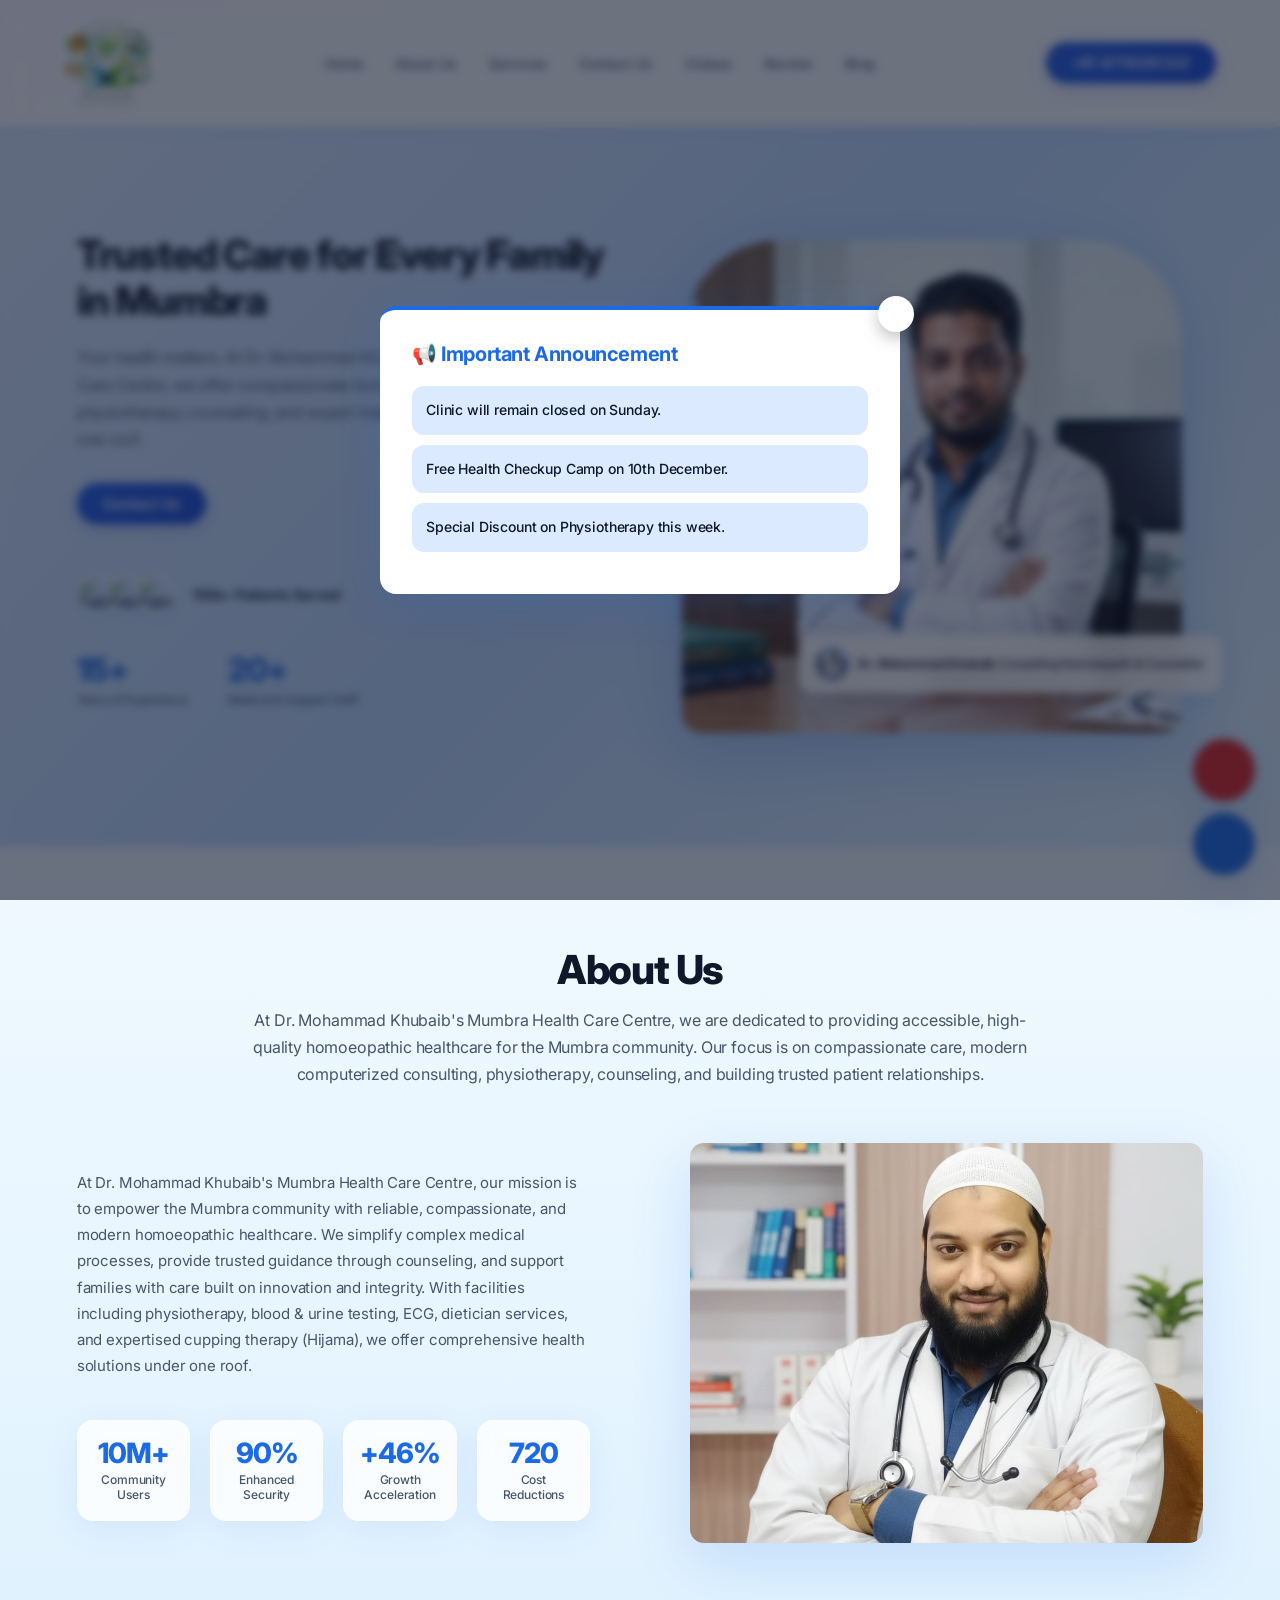
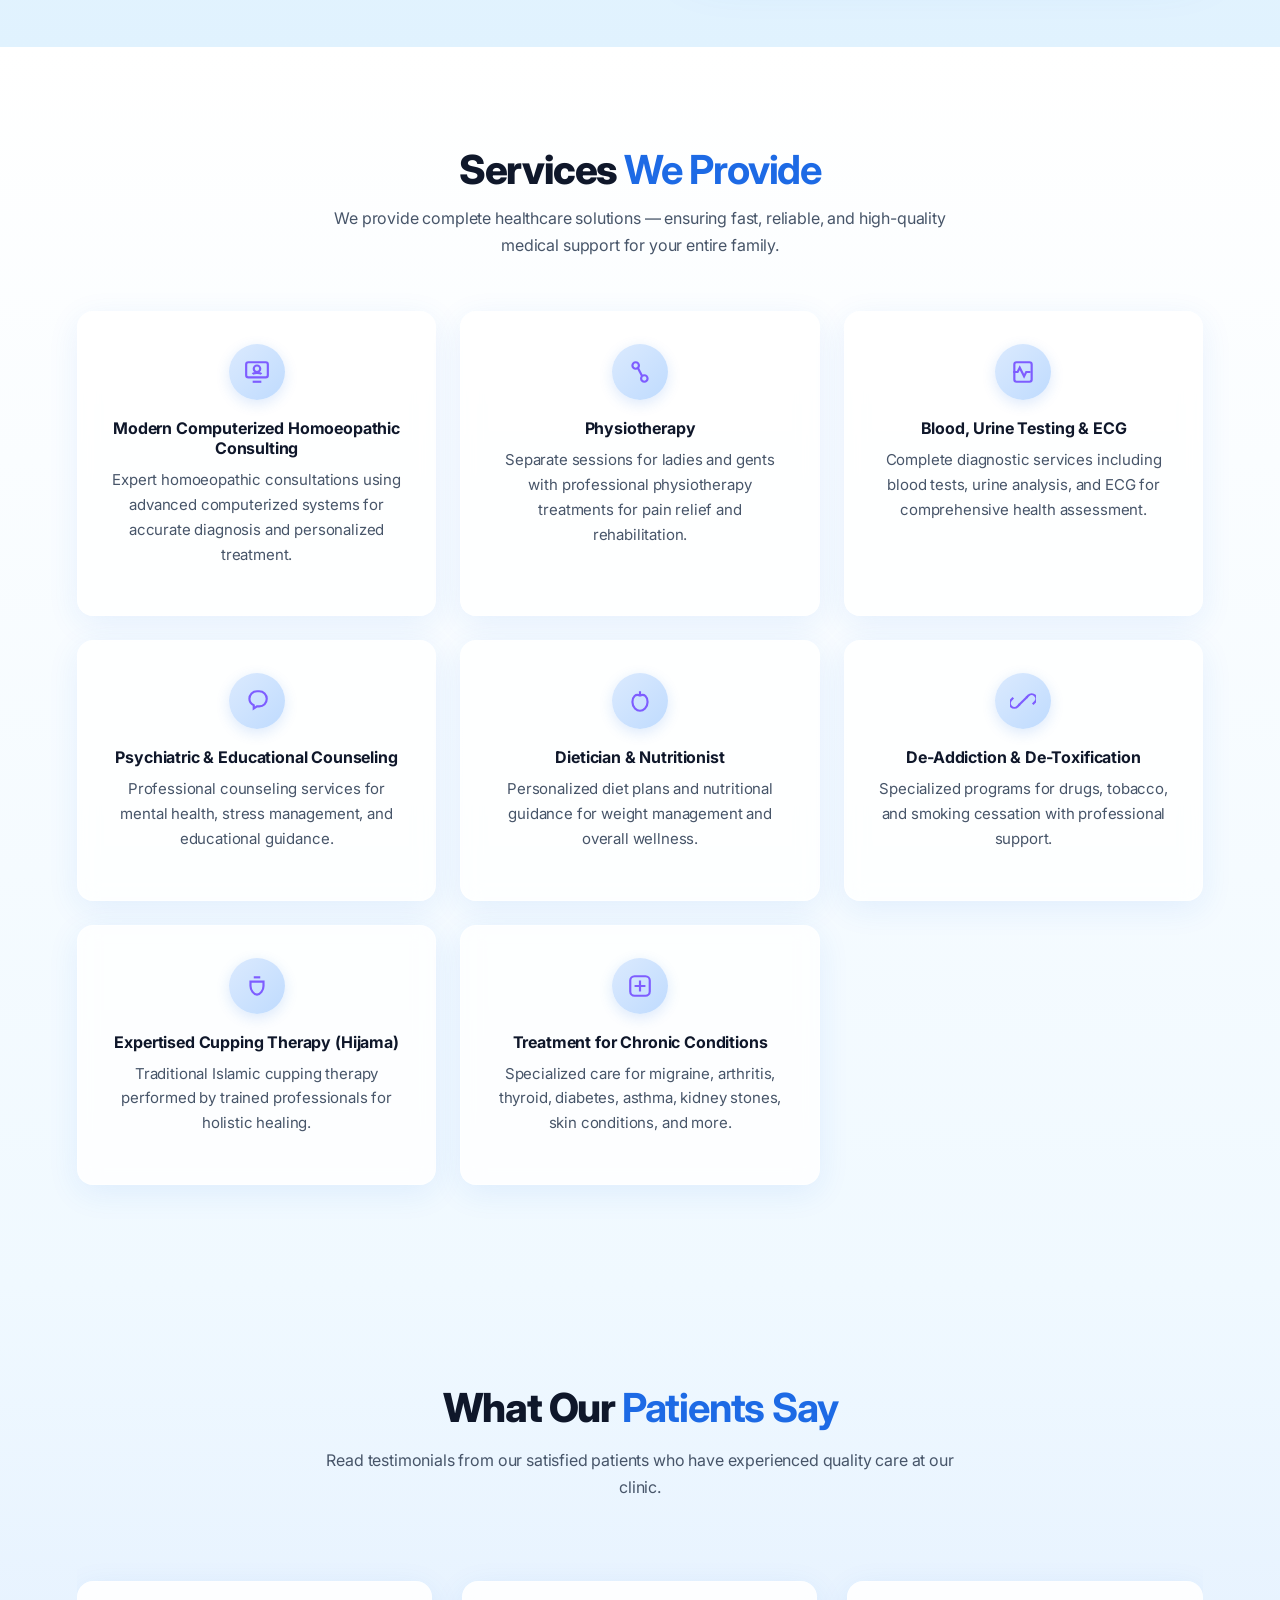
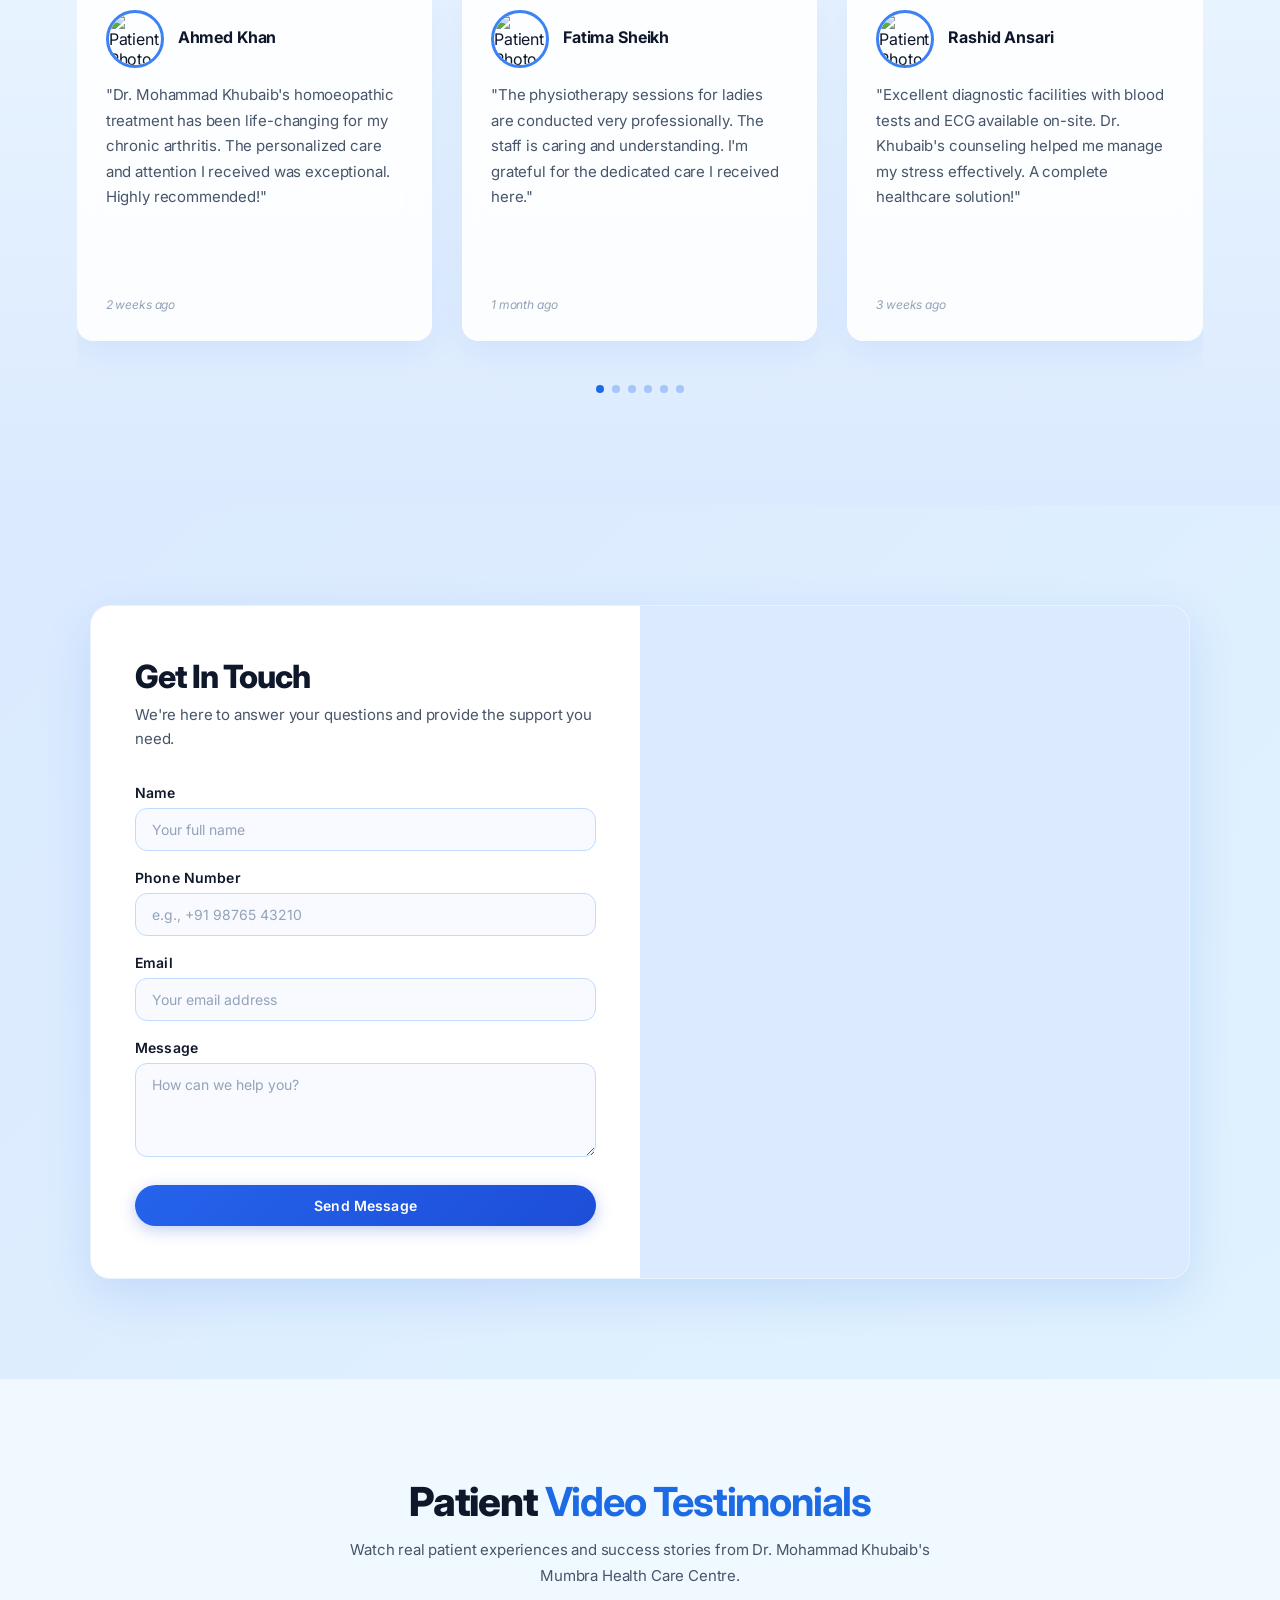
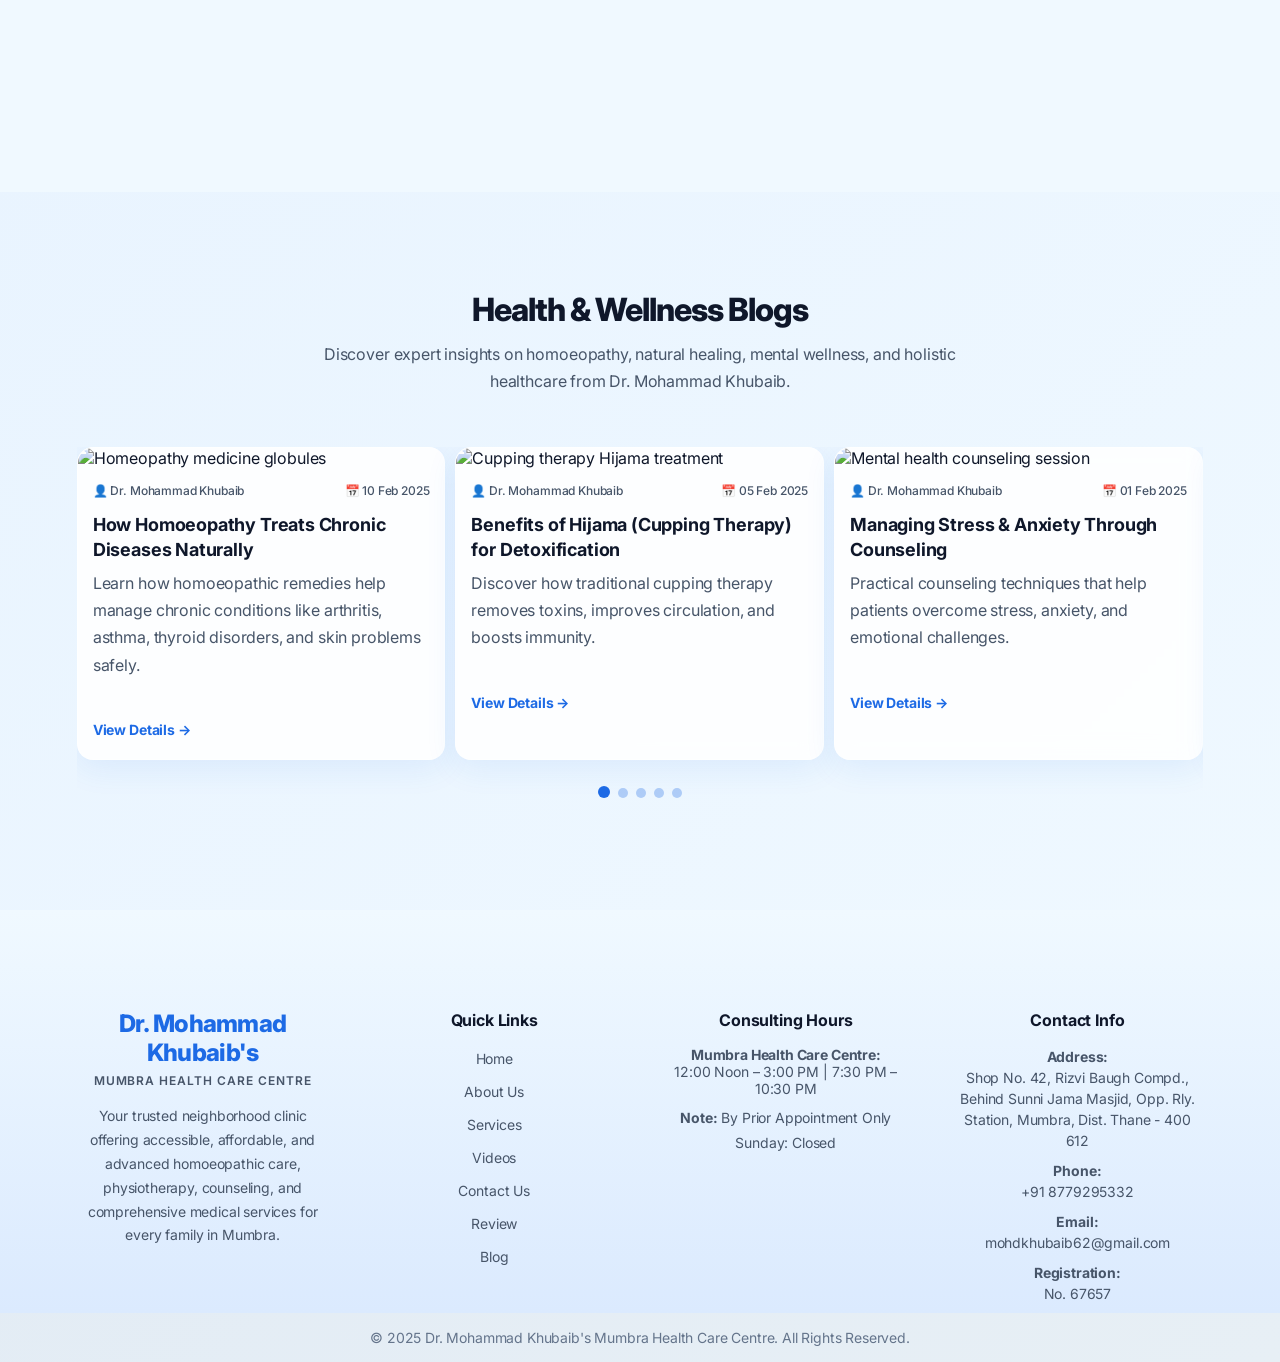
==== index.html @ a118e698 "fix" ====
<!doctype html>
<html lang="en">
  <head>
    <meta charset="UTF-8" />
    <meta name="viewport" content="width=device-width, initial-scale=1.0" />
    <title>Dr. Mohammad Khubaib's Mumbra Health Care Centre</title>

    <!-- Fonts & Icons -->
    <link
      href="https://fonts.googleapis.com/css2?family=Poppins:wght@300;400;500;600;700&display=swap"
      rel="stylesheet"
    />
    <link
      href="https://cdn.jsdelivr.net/npm/remixicon@3.5.0/fonts/remixicon.css"
      rel="stylesheet"
    />

    <link
      href="https://fonts.googleapis.com/css2?family=Inter:wght@300;400;500;600;700&display=swap"
      rel="stylesheet"
    />

    <!-- Swiper -->
    <link
      rel="stylesheet"
      href="https://cdn.jsdelivr.net/npm/swiper@11/swiper-bundle.min.css"
    />

    <!-- Stylesheet -->
    <link rel="stylesheet" href="style.css" />
  </head>

  <body>
    <!-- =========================================================
         HEADER / NAVIGATION
    ========================================================= -->
    <header>
      <nav aria-label="Main Navigation">
        <!-- Logo -->
        <!-- <div class="logo">
          Dr. Mohammad Khubaib's
          <span>Mumbra Health Care Centre</span>
        </div> -->

        <!-- Logo -->
        <div class="logo">
          <img
            src="./l.png"
            alt="Mumbra Health Care Logo"
            class="logo-image"
            style="width: 90px"
          />
        </div>

        <!-- Navigation Links -->
        <ul class="nav-links" role="menubar">
          <li><a role="menuitem" href="#hero">Home</a></li>
          <li><a role="menuitem" href="#about">About Us</a></li>
          <li><a role="menuitem" href="#services">Services</a></li>
          <li><a role="menuitem" href="#contact">Contact Us</a></li>
          <li><a role="menuitem" href="#video-reviews">Videos</a></li>
          <li><a role="menuitem" href="#review">Review</a></li>
          <li><a role="menuitem" href="#blog">Blog</a></li>
        </ul>

        <!-- Header Actions -->
        <div class="nav-actions">
          <a href="tel:+918779295332" class="btn btn-dark">+91 8779295332</a>

          <!-- Mobile Toggle -->
          <button class="hamburger" aria-label="Toggle Menu">
            <i class="ri-menu-3-line" aria-hidden="true"></i>
          </button>
        </div>
      </nav>
    </header>

    <!-- =========================================================
         MAIN CONTENT
    ========================================================= -->
    <main>
      <!-- ========================= HERO SECTION ========================= -->
      <section class="hero" id="hero">
        <div class="hero-content">
          <h1>Trusted Care for Every Family in Mumbra</h1>

          <p>
            Your health matters. At Dr. Mohammad Khubaib's Mumbra Health Care
            Centre, we offer compassionate homoeopathic treatment,
            physiotherapy, counseling, and expert medical guidance — all under
            one roof.
          </p>

          <div class="cta-group">
            <a href="#contact" class="btn btn-dark">Contact Us</a>
          </div>

          <!-- Stats -->
          <div class="stats-container">
            <div class="patient-avatars">
              <img src="https://i.pravatar.cc/100?img=1" alt="Patient Photo" />
              <img src="https://i.pravatar.cc/100?img=5" alt="Patient Photo" />
              <img src="https://i.pravatar.cc/100?img=9" alt="Patient Photo" />
              <span>150k+ Patients Served</span>
            </div>

            <div class="stats-numbers">
              <div class="stat">
                <h3>15+</h3>
                <p>Years of Experience</p>
              </div>

              <div class="stat">
                <h3>20+</h3>
                <p>Medical & Support Staff</p>
              </div>
            </div>
          </div>
        </div>

        <!-- ========================= HERO IMAGE ========================= -->
        <div class="hero-image">
          <div class="image-wrapper">
            <img
              src="./WhatsApp Image 2025-12-07 at 2.23.47 PM.jpeg"
              alt="Dr. Mohammad Khubaib at Clinic Desk"
            />

            <!-- Floating Badge: Top -->
            <div class="floating-badge badge-top">
              <div class="badge-content">
                <strong>200+</strong>
                <span>Successful Treatments</span>
              </div>
            </div>

            <!-- Floating Badge: Bottom -->
            <div class="floating-badge badge-bottom">
              <img
                src="./WhatsApp Image 2025-12-07 at 2.23.47 PM.jpeg"
                alt="Doctor Avatar"
              />

              <div class="doctor-info">
                <strong>Dr. Mohammad Khubaib</strong>
                <span>Consulting Homoeopath & Counsellor</span>
              </div>
            </div>
          </div>
        </div>
      </section>

      <!-- ========================= About SECTION ========================= -->
      <section id="about" class="about-section">
        <div class="about-header">
          <h2>About Us</h2>
          <p>
            At Dr. Mohammad Khubaib's Mumbra Health Care Centre, we are
            dedicated to providing accessible, high-quality homoeopathic
            healthcare for the Mumbra community. Our focus is on compassionate
            care, modern computerized consulting, physiotherapy, counseling, and
            building trusted patient relationships.
          </p>
        </div>

        <div class="about-grid">
          <!-- Right: Tabs + Content -->
          <div class="about-content">
            <!-- Mission Content -->
            <div class="about-tab-content active" id="mission">
              <p>
                At Dr. Mohammad Khubaib's Mumbra Health Care Centre, our mission
                is to empower the Mumbra community with reliable, compassionate,
                and modern homoeopathic healthcare. We simplify complex medical
                processes, provide trusted guidance through counseling, and
                support families with care built on innovation and integrity.
                With facilities including physiotherapy, blood & urine testing,
                ECG, dietician services, and expertised cupping therapy
                (Hijama), we offer comprehensive health solutions under one
                roof.
              </p>
            </div>

            <!-- Vision Content -->
            <div class="about-tab-content" id="vision">
              <p>
                Our vision is to be Mumbra's most trusted healthcare partner —
                known for exceptional service, patient-centered solutions, and
                empowering healthier lives across the community.
              </p>
            </div>

            <!-- Story Content -->
            <div class="about-tab-content" id="story">
              <p>
                What started as a small local practice quickly grew into a
                respected community clinic — driven by dedication, patient
                trust, and a commitment to delivering advanced healthcare close
                to home.
              </p>
            </div>

            <!-- Stats -->
            <div class="about-stats">
              <div class="stat-box">
                <h3>10M+</h3>
                <p>Community Users</p>
              </div>

              <div class="stat-box">
                <h3>90%</h3>
                <p>Enhanced Security</p>
              </div>

              <div class="stat-box">
                <h3>+46%</h3>
                <p>Growth Acceleration</p>
              </div>

              <div class="stat-box">
                <h3>720</h3>
                <p>Cost Reductions</p>
              </div>
            </div>
          </div>

          <!-- Left: Image -->
          <div class="about-image-wrapper">
            <img
              src="./image1.jpeg"
              alt="Medical professionals collaborating"
              class="about-image"
            />
          </div>
        </div>
      </section>

      <!-- ========================= SERVICES SECTION ========================= -->
      <section class="medical-support-section" id="services">
        <div class="container">
          <div class="section-header">
            <h1>Services <strong>We Provide</strong></h1>
            <p>
              We provide complete healthcare solutions — ensuring fast,
              reliable, and high-quality medical support for your entire family.
            </p>
          </div>

          <div class="services-grid">
            <!-- Service 1 -->
            <div class="service-card">
              <div class="icon-wrapper">
                <!-- Computerized Homeopathic Consulting -->
                <svg viewBox="0 0 24 24" fill="none">
                  <rect
                    x="2"
                    y="3"
                    width="20"
                    height="14"
                    rx="2"
                    stroke="#7E5DFF"
                    stroke-width="2"
                  />
                  <circle
                    cx="12"
                    cy="9"
                    r="3"
                    stroke="#7E5DFF"
                    stroke-width="2"
                  />
                  <path
                    d="M8 14c1-1.5 7-1.5 8 0"
                    stroke="#7E5DFF"
                    stroke-width="2"
                  />
                  <path d="M8 21h8" stroke="#7E5DFF" stroke-width="2" />
                </svg>
              </div>
              <h3>Modern Computerized Homoeopathic Consulting</h3>
              <p>
                Expert homoeopathic consultations using advanced computerized
                systems for accurate diagnosis and personalized treatment.
              </p>
            </div>

            <!-- Service 2 -->
            <div class="service-card">
              <div class="icon-wrapper">
                <!-- Physiotherapy -->
                <svg viewBox="0 0 24 24" fill="none">
                  <circle
                    cx="8"
                    cy="6"
                    r="3"
                    stroke="#7E5DFF"
                    stroke-width="2"
                  />
                  <circle
                    cx="16"
                    cy="18"
                    r="3"
                    stroke="#7E5DFF"
                    stroke-width="2"
                  />
                  <path d="M10 8l4 8" stroke="#7E5DFF" stroke-width="2" />
                </svg>
              </div>
              <h3>Physiotherapy</h3>
              <p>
                Separate sessions for ladies and gents with professional
                physiotherapy treatments for pain relief and rehabilitation.
              </p>
            </div>

            <!-- Service 3 -->
            <div class="service-card">
              <div class="icon-wrapper">
                <!-- Diagnostics -->
                <svg viewBox="0 0 24 24" fill="none">
                  <rect
                    x="4"
                    y="3"
                    width="16"
                    height="18"
                    rx="2"
                    stroke="#7E5DFF"
                    stroke-width="2"
                  />
                  <path
                    d="M3 12h4l2-4 4 8 2-4h4"
                    stroke="#7E5DFF"
                    stroke-width="2"
                  />
                </svg>
              </div>
              <h3>Blood, Urine Testing & ECG</h3>
              <p>
                Complete diagnostic services including blood tests, urine
                analysis, and ECG for comprehensive health assessment.
              </p>
            </div>

            <!-- Service 4 -->
            <div class="service-card">
              <div class="icon-wrapper">
                <!-- Counseling -->
                <svg viewBox="0 0 24 24" fill="none">
                  <path
                    d="M12 3c-4 0-7 3-7 7 0 3 2 5 4 6v3l3-2h2c4 0 7-3 7-7s-3-7-7-7z"
                    stroke="#7E5DFF"
                    stroke-width="2"
                  />
                </svg>
              </div>
              <h3>Psychiatric & Educational Counseling</h3>
              <p>
                Professional counseling services for mental health, stress
                management, and educational guidance.
              </p>
            </div>

            <!-- Service 5 -->
            <div class="service-card">
              <div class="icon-wrapper">
                <!-- Dietician -->
                <svg viewBox="0 0 24 24" fill="none">
                  <path
                    d="M12 7c-4-2-7 1-7 6 0 5 4 8 7 8s7-3 7-8c0-5-3-8-7-6z"
                    stroke="#7E5DFF"
                    stroke-width="2"
                  />
                  <path d="M12 7V3" stroke="#7E5DFF" stroke-width="2" />
                </svg>
              </div>
              <h3>Dietician & Nutritionist</h3>
              <p>
                Personalized diet plans and nutritional guidance for weight
                management and overall wellness.
              </p>
            </div>

            <!-- Service 6 -->
            <div class="service-card">
              <div class="icon-wrapper">
                <!-- De-addiction -->
                <svg viewBox="0 0 24 24" fill="none">
                  <path
                    d="M9 15l-2 2a4 4 0 0 1-6-6l2-2"
                    stroke="#7E5DFF"
                    stroke-width="2"
                  />
                  <path
                    d="M15 9l2-2a4 4 0 0 1 6 6l-2 2"
                    stroke="#7E5DFF"
                    stroke-width="2"
                  />
                  <path d="M8 16l8-8" stroke="#7E5DFF" stroke-width="2" />
                </svg>
              </div>
              <h3>De-Addiction & De-Toxification</h3>
              <p>
                Specialized programs for drugs, tobacco, and smoking cessation
                with professional support.
              </p>
            </div>

            <!-- Service 7 -->
            <div class="service-card">
              <div class="icon-wrapper">
                <!-- Hijama -->
                <svg viewBox="0 0 24 24" fill="none">
                  <path
                    d="M6 8h12v4c0 4-3 8-6 8s-6-4-6-8V8z"
                    stroke="#7E5DFF"
                    stroke-width="2"
                  />
                  <path d="M9 4h6" stroke="#7E5DFF" stroke-width="2" />
                </svg>
              </div>
              <h3>Expertised Cupping Therapy (Hijama)</h3>
              <p>
                Traditional Islamic cupping therapy performed by trained
                professionals for holistic healing.
              </p>
            </div>

            <!-- Service 8 -->
            <div class="service-card">
              <div class="icon-wrapper">
                <!-- Chronic Treatment -->
                <svg viewBox="0 0 24 24" fill="none">
                  <rect
                    x="3"
                    y="3"
                    width="18"
                    height="18"
                    rx="4"
                    stroke="#7E5DFF"
                    stroke-width="2"
                  />
                  <path
                    d="M12 7v10M7 12h10"
                    stroke="#7E5DFF"
                    stroke-width="2"
                  />
                </svg>
              </div>
              <h3>Treatment for Chronic Conditions</h3>
              <p>
                Specialized care for migraine, arthritis, thyroid, diabetes,
                asthma, kidney stones, skin conditions, and more.
              </p>
            </div>
          </div>
        </div>
      </section>

      <!-- ====================== REVIEW SECTION ====================== -->
      <section id="review" class="review-section">
        <div class="section-header">
          <h1>What Our <strong>Patients Say</strong></h1>
          <p>
            Read testimonials from our satisfied patients who have experienced
            quality care at our clinic.
          </p>
        </div>

        <div class="swiper reviewSwiper">
          <div class="swiper-wrapper">
            <!-- Review Item 1 -->
            <div class="swiper-slide">
              <article class="review-card">
                <div class="review-header">
                  <img
                    src="https://i.pravatar.cc/100?img=12"
                    alt="Patient Photo"
                    class="review-avatar"
                  />
                  <div class="review-info">
                    <h4>Ahmed Khan</h4>
                    <div class="rating">
                      <i class="ri-star-fill"></i>
                      <i class="ri-star-fill"></i>
                      <i class="ri-star-fill"></i>
                      <i class="ri-star-fill"></i>
                      <i class="ri-star-fill"></i>
                    </div>
                  </div>
                </div>
                <p class="review-text">
                  "Dr. Mohammad Khubaib's homoeopathic treatment has been
                  life-changing for my chronic arthritis. The personalized care
                  and attention I received was exceptional. Highly recommended!"
                </p>
                <span class="review-date">2 weeks ago</span>
              </article>
            </div>

            <!-- Review Item 2 -->
            <div class="swiper-slide">
              <article class="review-card">
                <div class="review-header">
                  <img
                    src="https://i.pravatar.cc/100?img=45"
                    alt="Patient Photo"
                    class="review-avatar"
                  />
                  <div class="review-info">
                    <h4>Fatima Sheikh</h4>
                    <div class="rating">
                      <i class="ri-star-fill"></i>
                      <i class="ri-star-fill"></i>
                      <i class="ri-star-fill"></i>
                      <i class="ri-star-fill"></i>
                      <i class="ri-star-fill"></i>
                    </div>
                  </div>
                </div>
                <p class="review-text">
                  "The physiotherapy sessions for ladies are conducted very
                  professionally. The staff is caring and understanding. I'm
                  grateful for the dedicated care I received here."
                </p>
                <span class="review-date">1 month ago</span>
              </article>
            </div>

            <!-- Review Item 3 -->
            <div class="swiper-slide">
              <article class="review-card">
                <div class="review-header">
                  <img
                    src="https://i.pravatar.cc/100?img=33"
                    alt="Patient Photo"
                    class="review-avatar"
                  />
                  <div class="review-info">
                    <h4>Rashid Ansari</h4>
                    <div class="rating">
                      <i class="ri-star-fill"></i>
                      <i class="ri-star-fill"></i>
                      <i class="ri-star-fill"></i>
                      <i class="ri-star-fill"></i>
                      <i class="ri-star-half-fill"></i>
                    </div>
                  </div>
                </div>
                <p class="review-text">
                  "Excellent diagnostic facilities with blood tests and ECG
                  available on-site. Dr. Khubaib's counseling helped me manage
                  my stress effectively. A complete healthcare solution!"
                </p>
                <span class="review-date">3 weeks ago</span>
              </article>
            </div>

            <!-- Review Item 4 -->
            <div class="swiper-slide">
              <article class="review-card">
                <div class="review-header">
                  <img
                    src="https://i.pravatar.cc/100?img=27"
                    alt="Patient Photo"
                    class="review-avatar"
                  />
                  <div class="review-info">
                    <h4>Zainab Qureshi</h4>
                    <div class="rating">
                      <i class="ri-star-fill"></i>
                      <i class="ri-star-fill"></i>
                      <i class="ri-star-fill"></i>
                      <i class="ri-star-fill"></i>
                      <i class="ri-star-fill"></i>
                    </div>
                  </div>
                </div>
                <p class="review-text">
                  "The cupping therapy (Hijama) was expertly done. Dr. Khubaib's
                  knowledge of both traditional and modern medicine makes this
                  clinic unique. Very satisfied with the treatment!"
                </p>
                <span class="review-date">2 months ago</span>
              </article>
            </div>

            <!-- Review Item 5 -->
            <div class="swiper-slide">
              <article class="review-card">
                <div class="review-header">
                  <img
                    src="https://i.pravatar.cc/100?img=68"
                    alt="Patient Photo"
                    class="review-avatar"
                  />
                  <div class="review-info">
                    <h4>Mohammad Siddiqui</h4>
                    <div class="rating">
                      <i class="ri-star-fill"></i>
                      <i class="ri-star-fill"></i>
                      <i class="ri-star-fill"></i>
                      <i class="ri-star-fill"></i>
                      <i class="ri-star-fill"></i>
                    </div>
                  </div>
                </div>
                <p class="review-text">
                  "The de-addiction program helped me quit smoking successfully.
                  The counseling sessions were very supportive. Thank you Dr.
                  Khubaib for giving me a new life!"
                </p>
                <span class="review-date">1 month ago</span>
              </article>
            </div>

            <!-- Review Item 6 -->
            <div class="swiper-slide">
              <article class="review-card">
                <div class="review-header">
                  <img
                    src="https://i.pravatar.cc/100?img=41"
                    alt="Patient Photo"
                    class="review-avatar"
                  />
                  <div class="review-info">
                    <h4>Ayesha Patel</h4>
                    <div class="rating">
                      <i class="ri-star-fill"></i>
                      <i class="ri-star-fill"></i>
                      <i class="ri-star-fill"></i>
                      <i class="ri-star-fill"></i>
                      <i class="ri-star-fill"></i>
                    </div>
                  </div>
                </div>
                <p class="review-text">
                  "The dietician helped me lose 15 kg with a personalized diet
                  plan. The entire team is supportive and professional. Best
                  healthcare center in Mumbra!"
                </p>
                <span class="review-date">3 weeks ago</span>
              </article>
            </div>
          </div>

          <!-- Pagination Dots -->
          <div class="swiper-pagination"></div>
        </div>
      </section>

      <!-- ========================= Contact SECTION ========================= -->
      <section class="contact-section" id="contact">
        <div class="contact-container">
          <!-- Contact Form -->
          <div class="contact-form">
            <h2 class="contact-title">Get In Touch</h2>
            <p class="contact-subtitle">
              We're here to answer your questions and provide the support you
              need.
            </p>

            <form id="contactForm" class="form">
              <div class="form-group">
                <label for="contact-name">Name</label>
                <input
                  type="text"
                  id="contact-name"
                  name="name"
                  placeholder="Your full name"
                  required
                />
              </div>

              <div class="form-group">
                <label for="contact-phone">Phone Number</label>
                <input
                  type="tel"
                  id="contact-phone"
                  name="phone"
                  placeholder="e.g., +91 98765 43210"
                  required
                />
              </div>

              <div class="form-group">
                <label for="contact-email">Email</label>
                <input
                  type="email"
                  id="contact-email"
                  name="email"
                  placeholder="Your email address"
                  required
                />
              </div>

              <div class="form-group">
                <label for="contact-message">Message</label>
                <textarea
                  id="contact-message"
                  name="message"
                  rows="4"
                  placeholder="How can we help you?"
                  required
                ></textarea>
              </div>

              <button type="submit" class="btn btn-dark btn-block">
                Send Message
              </button>
            </form>
          </div>

          <!-- Google Maps Side -->
          <div class="contact-map">
            <iframe
              src="https://www.google.com/maps/embed?pb=!1m18!1m12!1m3!1d3768.1269801844032!2d73.01963487438472!3d19.18965544839637!2m3!1f0!2f0!3f0!3m2!1i1024!2i768!4f13.1!3m3!1m2!1s0x3be7bffd038c0015%3A0x36ebee1129d687ac!2sMumbra%20Health%20Care%20Center!5e0!3m2!1sen!2sin!4v1766223325137!5m2!1sen!2sin"
              class="map-frame"
              allowfullscreen=""
              loading="lazy"
              referrerpolicy="no-referrer-when-downgrade"
              title="Clinic Location on Google Maps"
            ></iframe>
          </div>
        </div>
      </section>

      <!-- ====================== VIDEO REVIEWS SECTION ====================== -->
      <section id="video-reviews" class="video-review-section">
        <div class="container">
          <div class="section-header">
            <h1>Patient <strong>Video Testimonials</strong></h1>
            <p>
              Watch real patient experiences and success stories from Dr.
              Mohammad Khubaib's Mumbra Health Care Centre.
            </p>
          </div>

          <div class="swiper videoReviewSwiper">
            <div class="swiper-wrapper" id="videoReviewWrapper">
              <!-- Videos will load here dynamically -->
            </div>

            <div class="swiper-pagination"></div>
          </div>
        </div>
      </section>

      <!-- ================= VIDEO MODAL ================= -->
      <div class="video-modal" id="videoModal">
        <div class="video-overlay"></div>

        <div class="video-modal-content">
          <button class="video-close">
            <i class="ri-close-circle-line"></i>
          </button>

          <iframe
            id="videoFrame"
            width="100%"
            height="400"
            src=""
            frameborder="0"
            allowfullscreen
          >
          </iframe>

          <h2 id="videoTitle"></h2>
          <p id="videoDescription"></p>
        </div>
      </div>

      <!-- ====================== BLOG SECTION ====================== -->
      <section id="blog" class="blog-section">
        <div class="section-header">
          <h1>Health & Wellness Blogs</h1>
          <p>
            Discover expert insights on homoeopathy, natural healing, mental
            wellness, and holistic healthcare from Dr. Mohammad Khubaib.
          </p>
        </div>

        <div class="swiper blogSwiper">
          <div class="swiper-wrapper">
            <!-- Blog 1 -->
            <div class="swiper-slide">
              <article class="blog-card">
                <img
                  src="https://images.unsplash.com/photo-1587854692152-cbe660dbde88?q=80&w=1200&auto=format&fit=crop"
                  alt="Homeopathy medicine globules"
                />

                <div class="meta">
                  <span>👤 Dr. Mohammad Khubaib</span>
                  <span>📅 10 Feb 2025</span>
                </div>

                <h3 class="blog-title">
                  How Homoeopathy Treats Chronic Diseases Naturally
                </h3>

                <p class="blog-desc">
                  Learn how homoeopathic remedies help manage chronic conditions
                  like arthritis, asthma, thyroid disorders, and skin problems
                  safely.
                </p>

                <a class="details-link">View Details →</a>
              </article>
            </div>

            <!-- Blog 2 -->
            <div class="swiper-slide">
              <article class="blog-card">
                <img
                  src="https://images.unsplash.com/photo-1600334129128-685c5582fd35?q=80&w=1200&auto=format&fit=crop"
                  alt="Cupping therapy Hijama treatment"
                />

                <div class="meta">
                  <span>👤 Dr. Mohammad Khubaib</span>
                  <span>📅 05 Feb 2025</span>
                </div>

                <h3 class="blog-title">
                  Benefits of Hijama (Cupping Therapy) for Detoxification
                </h3>

                <p class="blog-desc">
                  Discover how traditional cupping therapy removes toxins,
                  improves circulation, and boosts immunity.
                </p>

                <a class="details-link">View Details →</a>
              </article>
            </div>

            <!-- Blog 3 -->
            <div class="swiper-slide">
              <article class="blog-card">
                <img
                  src="https://images.unsplash.com/photo-1573497491208-6b1acb260507?q=80&w=1200&auto=format&fit=crop"
                  alt="Mental health counseling session"
                />

                <div class="meta">
                  <span>👤 Dr. Mohammad Khubaib</span>
                  <span>📅 01 Feb 2025</span>
                </div>

                <h3 class="blog-title">
                  Managing Stress & Anxiety Through Counseling
                </h3>

                <p class="blog-desc">
                  Practical counseling techniques that help patients overcome
                  stress, anxiety, and emotional challenges.
                </p>

                <a class="details-link">View Details →</a>
              </article>
            </div>

            <!-- Blog 4 -->
            <div class="swiper-slide">
              <article class="blog-card">
                <img
                  src="https://images.unsplash.com/photo-1490645935967-10de6ba17061?q=80&w=1200&auto=format&fit=crop"
                  alt="Healthy diet and nutrition"
                />

                <div class="meta">
                  <span>👤 Dr. Mohammad Khubaib</span>
                  <span>📅 28 Jan 2025</span>
                </div>

                <h3 class="blog-title">
                  Importance of Diet & Nutrition in Holistic Healing
                </h3>

                <p class="blog-desc">
                  A balanced diet plays a vital role in recovery and prevention.
                  Learn how nutrition supports long-term wellness.
                </p>

                <a class="details-link">View Details →</a>
              </article>
            </div>

            <!-- Blog 5 -->
            <div class="swiper-slide">
              <article class="blog-card">
                <img
                  src="https://images.unsplash.com/photo-1588776814546-1ffcf47267a5?q=80&w=1200&auto=format&fit=crop"
                  alt="Physiotherapy treatment session"
                />

                <div class="meta">
                  <span>👤 Dr. Mohammad Khubaib</span>
                  <span>📅 20 Jan 2025</span>
                </div>

                <h3 class="blog-title">
                  Physiotherapy for Pain Relief & Rehabilitation
                </h3>

                <p class="blog-desc">
                  Professional physiotherapy sessions help treat back pain,
                  joint stiffness, injuries, and mobility issues.
                </p>

                <a class="details-link">View Details →</a>
              </article>
            </div>
          </div>

          <div class="swiper-pagination"></div>
        </div>
      </section>

      <!-- ====================== BLOG MODAL ====================== -->
      <div class="blog-modal" id="blogModal">
        <div class="modal-overlay"></div>

        <div class="modal-content">
          <button class="modal-close">
            <i class="ri-close-circle-line"></i>
          </button>

          <img id="modalImage" src="" alt="Blog Image" />

          <div class="modal-meta">
            <span id="modalAuthor"></span>
            <span id="modalDate"></span>
          </div>

          <h2 id="modalTitle"></h2>

          <p id="modalDescription"></p>

          <div class="modal-body">
            <p>
              Regular checkups and professional guidance are key to maintaining
              good health. This section can contain full blog content. You can
              replace this text later with dynamic data from a backend, CMS, or
              API.Regular checkups and professional guidance are key to
              maintaining good health. This section can contain full blog
              content. You can replace this text later with dynamic data from a
              backend, CMS, or API.Regular checkups and professional guidance
              are key to maintaining good health. This section can contain full
              blog content. You can replace this text later with dynamic data
              from a backend, CMS, or API.Regular checkups and professional
              guidance are key to maintaining good health. This section can
              contain full blog content. You can replace this text later with
              dynamic data from a backend, CMS, or API.Regular checkups and
              professional guidance are key to maintaining good health. This
              section can contain full blog content. You can replace this text
              later with dynamic data from a backend, CMS, or API.
            </p>
          </div>
        </div>
      </div>
    </main>

    <!--  -->
    <!--  Footer Section-->
    <div>
      <footer class="main-footer">
        <div class="footer-container">
          <!-- Column 1 — Branding -->
          <div class="branding">
            <h2 class="footer-title">Dr. Mohammad Khubaib's</h2>
            <span class="footer-subtitle">MUMBRA HEALTH CARE CENTRE</span>
            <p>
              Your trusted neighborhood clinic offering accessible, affordable,
              and advanced homoeopathic care, physiotherapy, counseling, and
              comprehensive medical services for every family in Mumbra.
            </p>
          </div>

          <!-- Column 2 — Quick Links -->
          <div class="footer-column">
            <h3>Quick Links</h3>
            <ul>
              <li><a href="#hero">Home</a></li>
              <li><a href="#about">About Us</a></li>
              <li><a href="#services">Services</a></li>
              <li><a href="#video-reviews">Videos</a></li>
              <li><a href="#contact">Contact Us</a></li>
              <li><a href="#review">Review</a></li>
              <li><a href="#blog">Blog</a></li>
            </ul>
          </div>

          <!-- Column 3 — Hours -->
          <div class="footer-column">
            <h3>Consulting Hours</h3>
            <p
              style="
                margin-bottom: 12px;
                text-decoration: none;
                color: var(--secondary-text);
                font-size: var(--fs-sm);
                font-weight: 400;
                transition: var(--transition);
              "
            >
              <strong>Mumbra Health Care Centre:</strong><br />
              12:00 Noon – 3:00 PM | 7:30 PM – 10:30 PM
            </p>
            <p
              style="
                margin-bottom: 8px;
                text-decoration: none;
                color: var(--secondary-text);
                font-size: var(--fs-sm);
                font-weight: 400;
                transition: var(--transition);
              "
            >
              <strong>Note:</strong> By Prior Appointment Only
            </p>
            <p
              style="
                text-decoration: none;
                color: var(--secondary-text);
                font-size: var(--fs-sm);
                font-weight: 400;
                transition: var(--transition);
              "
            >
              Sunday: Closed
            </p>
          </div>

          <!-- Column 4 — Contact -->
          <div class="footer-column">
            <h3>Contact Info</h3>
            <ul
              class="contact-info"
              style="
                text-decoration: none;
                color: var(--secondary-text);
                font-size: var(--fs-sm);
                font-weight: 400;
                transition: var(--transition);
              "
            >
              <li>
                <strong>Address:</strong><br />Shop No. 42, Rizvi Baugh Compd.,
                Behind Sunni Jama Masjid, Opp. Rly. Station, Mumbra, Dist. Thane
                - 400 612
              </li>
              <li><strong>Phone:</strong><br />+91 8779295332</li>
              <li><strong>Email:</strong><br />mohdkhubaib62@gmail.com</li>
              <li><strong>Registration:</strong><br />No. 67657</li>
            </ul>
          </div>
        </div>
      </footer>

      <!-- COPYRIGHT BAR -->
      <div class="footer-bottom">
        <p>
          © 2025 Dr. Mohammad Khubaib's Mumbra Health Care Centre. All Rights
          Reserved.
        </p>
      </div>
    </div>

    <!-- ================= ANNOUNCEMENT MODAL ================= -->
    <div class="announcement-modal" id="announcementModal">
      <div class="announcement-overlay"></div>

      <div class="announcement-content">
        <button class="announcement-close">
          <i class="ri-close-line"></i>
        </button>

        <h2>📢 Important Announcement</h2>

        <div class="announcement-list" id="announcementList">
          <!-- Dynamic announcements yaha load honge -->
        </div>
      </div>
    </div>

    <!-- PDF DOWNLOAD FLOAT BUTTON -->
    <a
      href="assets/clinic-announcement.pdf"
      download
      class="pdf-float-btn"
      title="Download Announcement PDF"
    >
      <i class="ri-file-pdf-line"></i>
    </a>

    <!-- ================= FLOATING ANNOUNCEMENT ICON ================= -->
    <div class="announcement-float" id="announcementFloat">
      <i class="ri-megaphone-line"></i>
    </div>

    <!-- ================= CHAT STYLE PANEL ================= -->
    <div class="announcement-chat" id="announcementChat">
      <div class="chat-header">
        <span>Clinic Announcements</span>
        <button id="chatClose">
          <i class="ri-close-line"></i>
        </button>
      </div>

      <div class="chat-body" id="chatBody">
        <!-- Same announcements here -->
      </div>
    </div>

    <!-- =========================================================
         SCRIPTS
    ========================================================= -->
    <script src="https://cdn.jsdelivr.net/npm/swiper@11/swiper-bundle.min.js"></script>
    <script src="script.js"></script>

    <script>
      // Initialize Review Swiper
      const reviewSwiper = new Swiper(".reviewSwiper", {
        slidesPerView: 1,
        spaceBetween: 30,
        loop: true,
        autoplay: {
          delay: 5000,
          disableOnInteraction: false,
        },
        pagination: {
          el: ".reviewSwiper .swiper-pagination",
          clickable: true,
        },
        navigation: {
          nextEl: ".reviewSwiper .swiper-button-next",
          prevEl: ".reviewSwiper .swiper-button-prev",
        },
        breakpoints: {
          640: {
            slidesPerView: 1,
            spaceBetween: 20,
          },
          768: {
            slidesPerView: 2,
            spaceBetween: 30,
          },
          1024: {
            slidesPerView: 3,
            spaceBetween: 30,
          },
        },
      });
    </script>
  </body>

  <div id="toast" class="toast"></div>
</html>
---- style.css ----
/* ==========================================================================
   GOOGLE FONTS IMPORT - Inter (Enterprise Healthcare)
   ========================================================================== */
@import url("https://fonts.googleapis.com/css2?family=Inter:wght@300;400;500;600;700;800&display=swap");

/* ==========================================================================
   GLOBAL VARIABLES & RESET
   ========================================================================== */
:root {
  --primary-text: #0f172a;
  --secondary-text: #475569;
  --bg-color: #f0f9ff;
  --dark-btn: #1d4ed8;
  --white: #fff;
  --radius: 16px;

  --primary-blue: #1d6ae5;
  --light-blue: #3b82f6;
  --pale-blue: #dbeafe;
  --sky-blue: #e0f2fe;
  --glass-bg: rgba(255, 255, 255, 0.72);
  --glass-border: rgba(255, 255, 255, 0.22);

  --transition: 0.3s ease;
  --header-height: 80px;

  /* ── Consistent Section Spacing ── */
  --section-py: 100px; /* top & bottom padding for all sections */
  --section-px: 6%; /* left & right padding for all sections */
  --shadow-sm: 0 8px 32px rgba(29, 106, 229, 0.09);
  --shadow-md: 0 12px 40px rgba(29, 106, 229, 0.18);

  /* ── Responsive Typography Scale (fluid via clamp()) ──
     min = 320px screen → max = 1440px screen
  */
  --fs-xs: clamp(0.65rem, 0.6rem + 0.25vw, 0.75rem);
  --fs-sm: clamp(0.75rem, 0.7rem + 0.35vw, 0.875rem);
  --fs-base: clamp(0.8rem, 0.75rem + 0.4vw, 0.9375rem);
  --fs-md: clamp(0.875rem, 0.8rem + 0.45vw, 1rem);
  --fs-lg: clamp(0.95rem, 0.85rem + 0.6vw, 1.125rem);
  --fs-xl: clamp(1rem, 0.9rem + 0.7vw, 1.25rem);
  --fs-2xl: clamp(1.15rem, 1rem + 1vw, 1.5rem);
  --fs-3xl: clamp(1.4rem, 1.1rem + 1.6vw, 2rem);
  --fs-4xl: clamp(1.6rem, 1.2rem + 2.2vw, 2.5rem);
}

* {
  margin: 0;
  padding: 0;
  box-sizing: border-box;
  font-family: "Inter", sans-serif;
}

body {
  background: linear-gradient(135deg, #dbeafe 0%, #f0f9ff 100%);
  color: var(--primary-text);
  overflow-x: hidden;
  -webkit-font-smoothing: antialiased;
  -moz-osx-font-smoothing: grayscale;
  letter-spacing: -0.01em;
}

a {
  text-decoration: none;
  color: inherit;
}

ul {
  list-style: none;
}

html {
  scroll-behavior: smooth;
}

/* ── Global responsive section spacing ── */
@media (max-width: 1024px) {
  :root {
    --section-py: 80px;
    --section-px: 5%;
  }
}

@media (max-width: 768px) {
  :root {
    --section-py: 64px;
    --section-px: 5%;
  }
}

@media (max-width: 480px) {
  :root {
    --section-py: 52px;
    --section-px: 4%;
  }
}

section[id] {
  scroll-margin-top: var(--header-height);
}

/* ==========================================================================
   BUTTONS
   ========================================================================== */
.btn {
  padding: 12px 26px;
  border-radius: 30px;
  font-weight: 600;
  font-size: var(--fs-sm);
  letter-spacing: 0.01em;
  cursor: pointer;
  transition: var(--transition);
  display: inline-flex;
  align-items: center;
  gap: 8px;
  border: none;
}

.btn-dark {
  background: linear-gradient(135deg, #2563eb 0%, #1d4ed8 100%);
  color: var(--white);
  box-shadow: 0 4px 16px rgba(29, 78, 216, 0.28);
}

.btn-dark:hover {
  background: linear-gradient(135deg, #1d4ed8 0%, #1e40af 100%);
  transform: translateY(-2px);
  box-shadow: 0 8px 24px rgba(29, 78, 216, 0.36);
}

.btn-outline {
  background: transparent;
  border: 1.5px solid #93c5fd;
  color: var(--primary-text);
}

.btn-outline:hover {
  background: rgba(37, 99, 235, 0.07);
  border-color: var(--primary-blue);
}

/* ==========================================================================
   HEADER / NAVIGATION
   ========================================================================== */
header {
  position: sticky;
  top: 0;
  width: 100%;
  z-index: 100;
  padding: 20px 5%;
  background: rgba(255, 255, 255, 0.82);
  backdrop-filter: blur(14px);
  -webkit-backdrop-filter: blur(14px);
  box-shadow:
    0 1px 0 rgba(29, 106, 229, 0.08),
    0 4px 16px rgba(29, 106, 229, 0.06);
  border-bottom: 1px solid rgba(219, 234, 254, 0.6);
}

nav {
  display: flex;
  justify-content: space-between;
  align-items: center;
}

/* Logo */
.logo {
  font-size: var(--fs-2xl);
  font-weight: 800;
  line-height: 1;
  display: flex;
  flex-direction: column;
  color: var(--primary-blue);
  letter-spacing: -0.03em;
}

.logo span {
  font-size: var(--fs-xs);
  font-weight: 500;
  color: var(--secondary-text);
  letter-spacing: 0.04em;
  text-transform: uppercase;
}

/* Desktop Navigation */
.nav-links {
  display: flex;
  align-items: center;
  gap: 32px;
}

.nav-links a {
  font-size: var(--fs-sm);
  font-weight: 500;
  color: var(--secondary-text);
  transition: color var(--transition);
  position: relative;
  letter-spacing: 0;
}

.nav-links a:hover {
  color: var(--primary-blue);
}

.nav-links a::after {
  content: "";
  position: absolute;
  bottom: -5px;
  left: 0;
  width: 0;
  height: 2px;
  background: var(--primary-blue);
  border-radius: 2px;
  transition: width var(--transition);
}

.nav-links a:hover::after {
  width: 100%;
}

/* Hamburger (mobile only) */
.hamburger {
  display: none;
  font-size: 1.7rem;
  background: none;
  border: none;
  cursor: pointer;
  color: var(--primary-blue);
}

/* ==========================================================================
   MOBILE NAVIGATION
   ========================================================================== */
@media (max-width: 768px) {
  .nav-links {
    display: none;
    flex-direction: column;
    position: absolute;
    top: calc(var(--header-height) + 33px);
    left: 0;
    width: 100%;
    padding: 20px;
    background: rgba(255, 255, 255, 0.97);
    backdrop-filter: blur(14px);
    box-shadow: var(--shadow-sm);
    border-radius: 0 0 var(--radius) var(--radius);
  }

  .nav-links.active {
    display: flex;
  }

  .nav-actions .btn {
    display: none;
  }

  .hamburger {
    display: block;
  }
}

/* ==========================================================================
   HERO SECTION
   ========================================================================== */
.hero {
  display: flex;
  align-items: center;
  padding: var(--section-py) var(--section-px);
  min-height: 80vh;
  gap: 40px;
  background: linear-gradient(135deg, #dbeafe 0%, #bfdbfe 50%, #e0f2fe 100%);
}

.hero-content {
  flex: 1;
}

.hero-image {
  flex: 1;
  display: flex;
  justify-content: center;
}

h1 {
  font-size: var(--fs-4xl);
  line-height: 1.15;
  margin-bottom: 20px;
  color: var(--primary-text);
  font-weight: 800;
  letter-spacing: -0.03em;
}

h2 {
  font-size: var(--fs-3xl);
  font-weight: 800;
  letter-spacing: -0.03em;
  line-height: 1.2;
}

h3 {
  font-size: var(--fs-2xl);
  font-weight: 700;
  letter-spacing: -0.02em;
  line-height: 1.25;
}

h4 {
  font-size: var(--fs-lg);
  font-weight: 600;
  line-height: 1.3;
}

.hero-content p {
  max-width: 500px;
  margin-bottom: 30px;
  line-height: 1.7;
  color: var(--secondary-text);
  font-size: var(--fs-md);
  font-weight: 400;
}

/* CTA */
.cta-group {
  display: flex;
  gap: 16px;
  margin-bottom: 50px;
}

/* Stats */
.stats-container {
  display: flex;
  flex-wrap: wrap;
  gap: 40px;
  align-items: center;
}

.patient-avatars {
  display: flex;
  align-items: center;
}

.patient-avatars img {
  width: 40px;
  height: 40px;
  border-radius: 50%;
  border: 2px solid var(--white);
  margin-left: -10px;
  box-shadow: 0 2px 8px rgba(29, 106, 229, 0.18);
}

.patient-avatars img:first-child {
  margin-left: 0;
}

.patient-avatars span {
  margin-left: 15px;
  font-size: var(--fs-sm);
  font-weight: 600;
  color: var(--primary-text);
}

.stats-numbers {
  display: flex;
  gap: 40px;
}

.stat h3 {
  font-size: var(--fs-3xl);
  color: var(--primary-blue);
  font-weight: 800;
  letter-spacing: -0.03em;
  line-height: 1;
}

.stat p {
  font-size: var(--fs-xs);
  color: var(--secondary-text);
  font-weight: 500;
  margin-top: 4px;
}

/* ==========================================================================
   HERO IMAGE + BADGES
   ========================================================================== */
.image-wrapper {
  position: relative;
  max-width: 500px;
}

.image-wrapper > img {
  width: 100%;
  object-fit: cover;
  display: block;
  border-radius: 100px 100px 20px 20px;
  box-shadow: 0 20px 60px rgba(29, 106, 229, 0.25);
}

/* Floating Badges */
.floating-badge {
  position: absolute;
  background: rgba(255, 255, 255, 0.88);
  backdrop-filter: blur(12px);
  -webkit-backdrop-filter: blur(12px);
  border: 1px solid rgba(255, 255, 255, 0.4);
  padding: 12px 16px;
  border-radius: 14px;
  box-shadow: 0 8px 32px rgba(29, 106, 229, 0.13);
  display: flex;
  align-items: center;
  gap: 10px;
  font-size: var(--fs-xs);
  font-weight: 500;
  animation: float 3s ease-in-out infinite;
}

.floating-badge img {
  width: 32px;
  height: 32px;
  border-radius: 50%;
  border: 2px solid var(--primary-blue);
}

.badge-content strong {
  color: var(--primary-blue);
  font-size: var(--fs-xl);
  font-weight: 700;
  letter-spacing: -0.02em;
}

/* Positions */
.badge-top {
  top: 30%;
  left: -30px;
}

.badge-bottom {
  bottom: 40px;
  right: -40px;
}

/* Floating Animation */
@keyframes float {
  0% {
    transform: translateY(0);
  }
  50% {
    transform: translateY(-10px);
  }
  100% {
    transform: translateY(0);
  }
}

/* ==========================================================================
   MOBILE HERO FIXES
   ========================================================================== */
@media (max-width: 1024px) {
  /* h1 font-size handled by clamp() */

  .hero {
    flex-direction: column;
    text-align: center;
    padding: 70px 6% 60px;
  }

  .hero-content p {
    margin: 0 auto 30px;
  }

  .cta-group,
  .stats-container {
    justify-content: center;
  }
}

@media (max-width: 768px) {
  .hero {
    padding: 56px 5% 48px;
    gap: 20px;
  }

  .image-wrapper {
    max-width: 100%;
  }

  .badge-top {
    display: none;
  }

  .badge-bottom {
    right: 3%;
    bottom: 21px;
    transform: translateX(50%);
  }

  .floating-badge {
    padding: 8px 12px;
    font-size: 0.7rem;
    width: 100%;
  }

  .floating-badge img {
    width: 28px;
    height: 28px;
  }
}

/* ==========================================================================
   ABOUT SECTION
   ========================================================================== */
.about-section {
  padding: var(--section-py) var(--section-px);
  background: linear-gradient(180deg, #f0f9ff 0%, #e0f2fe 100%);
}

.about-header {
  text-align: center;
  margin-bottom: 55px;
  max-width: 800px;
  margin-inline: auto;
}

.about-header h2 {
  font-size: var(--fs-4xl);
  font-weight: 800;
  margin-bottom: 14px;
  color: var(--primary-text);
  letter-spacing: -0.03em;
  line-height: 1.15;
}

.about-header p {
  font-size: var(--fs-md);
  color: var(--secondary-text);
  line-height: 1.7;
  font-weight: 400;
}

/* GRID LAYOUT */
.about-grid {
  display: grid;
  grid-template-columns: 1fr 1fr;
  gap: 60px;
  align-items: center;
  max-width: 1200px;
  margin-inline: auto;
}

.about-image-wrapper {
  padding-left: 20px;
}

.about-image {
  width: 100%;
  height: 400px;
  object-fit: cover;
  object-position: top;
  border-radius: 14px;
  box-shadow: 0 20px 60px rgba(29, 106, 229, 0.16);
}

.about-content {
  padding-right: 20px;
}

.about-tab-content {
  display: none;
  font-size: var(--fs-base);
  line-height: 1.75;
  color: var(--secondary-text);
  font-weight: 400;
}

.about-tab-content.active {
  display: block;
}

/* Stats Grid */
.about-stats {
  display: grid;
  grid-template-columns: repeat(4, 1fr);
  gap: 20px;
  margin-top: 40px;
}

@media (max-width: 900px) {
  .about-stats {
    grid-template-columns: repeat(2, 1fr);
  }
}

@media (max-width: 600px) {
  .about-stats {
    grid-template-columns: 1fr;
    text-align: center;
  }
}

.stat-box {
  background: rgba(255, 255, 255, 0.82);
  backdrop-filter: blur(10px);
  border: 1px solid rgba(255, 255, 255, 0.35);
  padding: 18px 12px;
  border-radius: var(--radius);
  box-shadow: var(--shadow-sm);
  transition: var(--transition);
  text-align: center;
}

.stat-box:hover {
  transform: translateY(-5px);
  box-shadow: var(--shadow-md);
  background: rgba(255, 255, 255, 0.97);
}

.stat-box h3 {
  font-size: clamp(1.3rem, 1rem + 1.2vw, 1.75rem);
  font-weight: 800;
  color: var(--primary-blue);
  letter-spacing: -0.03em;
  line-height: 1;
}

.stat-box p {
  font-size: var(--fs-xs);
  color: var(--secondary-text);
  margin-top: 5px;
  font-weight: 500;
}

@media (max-width: 768px) {
  .about-grid {
    grid-template-columns: 1fr;
    gap: 30px;
  }

  .about-image-wrapper {
    order: 1;
    padding: 0;
  }

  .about-image {
    height: 280px;
  }

  .about-content {
    order: 2;
    padding: 0;
    text-align: center;
  }

  .about-stats {
    justify-content: center;
  }

  .stat-box {
    width: 100%;
    text-align: center;
  }
}

/* ==========================================================================
   SERVICES SECTION
   ========================================================================== */
.medical-support-section {
  padding: var(--section-py) var(--section-px);
  background: linear-gradient(180deg, #ffffff 0%, #f0f9ff 100%);
}

.section-header {
  text-align: center;
  margin-bottom: 52px;
}

.section-header h1 {
  font-size: var(--fs-4xl);
  font-weight: 800;
  color: var(--primary-text);
  margin-bottom: 12px;
  letter-spacing: -0.03em;
  line-height: 1.15;
}

.section-header strong {
  color: var(--primary-blue);
}

.section-header p {
  max-width: 640px;
  margin: 0 auto;
  font-size: var(--fs-md);
  color: var(--secondary-text);
  line-height: 1.7;
  font-weight: 400;
}

/* Grid Layout */
.services-grid {
  display: grid;
  grid-template-columns: repeat(3, 1fr);
  gap: 24px;
}

@media (max-width: 992px) {
  .services-grid {
    grid-template-columns: repeat(2, 1fr);
  }
}

@media (max-width: 600px) {
  .services-grid {
    grid-template-columns: 1fr;
  }
}

/* Service Card */
.service-card {
  background: rgba(255, 255, 255, 0.82);
  backdrop-filter: blur(10px);
  border: 1px solid rgba(255, 255, 255, 0.35);
  padding: 32px 28px;
  border-radius: var(--radius);
  min-height: 230px;
  justify-content: center;
  align-items: center;
  display: flex;
  flex-direction: column;
  box-shadow: var(--shadow-sm);
  transition: var(--transition);
}

.service-card:hover {
  transform: translateY(-6px);
  box-shadow: var(--shadow-md);
  background: rgba(255, 255, 255, 0.97);
  border-color: rgba(29, 106, 229, 0.15);
}

.icon-wrapper {
  width: 56px;
  height: 56px;
  border-radius: 50%;
  background: linear-gradient(135deg, #dbeafe 0%, #bfdbfe 100%);
  display: flex;
  align-items: center;
  justify-content: center;
  margin-bottom: 18px;
  box-shadow: 0 4px 14px rgba(29, 106, 229, 0.15);
}

.icon-wrapper svg {
  width: 26px;
  height: 26px;
  stroke: var(--primary-blue);
}

.service-card h3 {
  font-size: var(--fs-md);
  font-weight: 700;
  color: var(--primary-text);
  margin-bottom: 10px;
  text-align: center;
  letter-spacing: -0.01em;
}

.service-card p {
  font-size: var(--fs-base);
  color: var(--secondary-text);
  line-height: 1.65;
  margin-bottom: 16px;
  flex-grow: 1;
  text-align: center;
  font-weight: 400;
}

.learn-more {
  color: var(--primary-blue);
  font-size: var(--fs-sm);
  font-weight: 700;
  text-decoration: none;
  transition: var(--transition);
  letter-spacing: 0.01em;
}

.learn-more:hover {
  text-decoration: underline;
  opacity: 0.75;
}

/* ==========================================================================
   CONTACT SECTION
   ========================================================================== */
.contact-section {
  padding: var(--section-py) var(--section-px);
  background: linear-gradient(135deg, #dbeafe 0%, #e0f2fe 100%);
}

/* --- Main container: side-by-side on desktop --- */
.contact-container {
  display: grid;
  grid-template-columns: 1fr 1fr;
  max-width: 1100px;
  margin: 0 auto;
  border-radius: 20px;
  overflow: hidden;
  background: #ffffff;
  box-shadow: 0 16px 48px rgba(29, 106, 229, 0.14);
  border: 1px solid rgba(219, 234, 254, 0.6);
}

/* --- Form Panel --- */
.contact-form {
  padding: 52px 44px;
  background: #ffffff;
  display: flex;
  flex-direction: column;
  justify-content: center;
  /* Prevent overflow on small screens */
  min-width: 0;
}

.contact-title {
  font-size: var(--fs-3xl);
  font-weight: 800;
  color: var(--primary-text);
  margin-bottom: 6px;
  letter-spacing: -0.03em;
  line-height: 1.2;
}

.contact-subtitle {
  font-size: var(--fs-base);
  color: var(--secondary-text);
  margin-bottom: 32px;
  font-weight: 400;
  line-height: 1.65;
}

.form-group {
  margin-bottom: 18px;
}

.form-group label {
  display: block;
  margin-bottom: 7px;
  font-size: var(--fs-sm);
  font-weight: 600;
  text-align: left;
  color: var(--primary-text);
  letter-spacing: 0.01em;
}

.form-group input,
.form-group textarea {
  width: 100%;
  padding: 12px 16px;
  border: 1.5px solid #bfdbfe;
  border-radius: 12px;
  background: #f8faff;
  font-size: var(--fs-sm);
  font-family: "Inter", sans-serif;
  color: var(--primary-text);
  transition: var(--transition);
  font-weight: 400;
  box-sizing: border-box;
}

.form-group input::placeholder,
.form-group textarea::placeholder {
  color: #94a3b8;
}

.form-group input:focus,
.form-group textarea:focus {
  border-color: var(--primary-blue);
  background-color: #ffffff;
  outline: none;
  box-shadow: 0 0 0 3px rgba(29, 106, 229, 0.1);
}

.btn-block {
  width: 100%;
  justify-content: center;
  margin-top: 6px;
}

/* --- Map Panel: fills full height --- */
.contact-map {
  position: relative;
  min-height: 480px;
  background: #dbeafe;
}

.map-frame {
  position: absolute;
  inset: 0;
  width: 100%;
  height: 100%;
  border: 0;
  display: block;
}

/* ── Tablet ── */
@media (max-width: 900px) {
  .contact-container {
    grid-template-columns: 1fr;
  }

  .contact-form {
    padding: 44px 36px;
  }

  .contact-map {
    min-height: 400px;
    position: relative;
  }
}

/* ── Mobile ── */
@media (max-width: 600px) {
  .contact-form {
    padding: 36px 22px;
  }

  .contact-map {
    min-height: 320px;
  }
}

/* ── Small Mobile ── */
@media (max-width: 400px) {
  .contact-form {
    padding: 28px 16px;
  }

  .contact-map {
    min-height: 280px;
  }
}

/* ==========================================================================
   BLOG SECTION
   ========================================================================== */
.blog-section {
  width: 100%;
  max-width: 100%;
  margin: 0;
  text-align: center;
  padding: var(--section-py) var(--section-px);
}

.blog-section h1 {
  font-size: var(--fs-3xl);
  font-weight: 800;
  color: var(--primary-text);
  margin-bottom: 12px;
  letter-spacing: -0.03em;
}

.blog-section p {
  color: var(--secondary-text);
  max-width: 640px;
  margin: 0 auto 40px;
  line-height: 1.7;
  font-size: var(--fs-md);
  font-weight: 400;
}

/* Swiper Slide */
.blogSwiper .swiper-slide {
  display: flex;
  justify-content: center;
  height: auto;
}

/* Blog Card */
.blog-card {
  width: 100%;
  max-width: 380px;
  background: rgba(255, 255, 255, 0.88);
  backdrop-filter: blur(10px);
  border: 1px solid rgba(255, 255, 255, 0.35);
  border-radius: var(--radius);
  overflow: hidden;
  text-align: left;
  padding-bottom: 20px;
  box-shadow: var(--shadow-sm);
  transition: var(--transition);
}

.blog-card:hover {
  transform: translateY(-5px);
  box-shadow: var(--shadow-md);
  background: rgba(255, 255, 255, 0.97);
}

.blog-card img {
  width: 100%;
  height: 180px;
  object-fit: cover;
}

.meta {
  display: flex;
  justify-content: space-between;
  padding: 15px;
  color: var(--secondary-text);
  font-size: var(--fs-xs);
  font-weight: 500;
}

.blog-title {
  padding: 0 15px;
  font-size: var(--fs-lg);
  font-weight: 700;
  color: var(--primary-text);
  margin-bottom: 8px;
  line-height: 1.35;
  letter-spacing: -0.01em;
}

.blog-desc {
  padding: 0 15px;
  color: var(--secondary-text);
  margin-bottom: 14px;
  font-size: var(--fs-sm);
  line-height: 1.55;
  font-weight: 400;
}

.details-link {
  padding: 0 15px;
  color: var(--primary-blue);
  font-weight: 700;
  font-size: var(--fs-sm);
  text-decoration: none;
  transition: var(--transition);
}

.details-link:hover {
  text-decoration: underline;
  color: var(--light-blue);
}

/* Swiper Pagination */
.blogSwiper .swiper-pagination-bullet {
  background: var(--primary-blue);
  opacity: 0.3;
  width: 10px;
  height: 10px;
  transition: var(--transition);
}

.blogSwiper .swiper-pagination-bullet-active {
  background: var(--primary-blue);
  opacity: 1;
  width: 12px;
  height: 12px;
}

.blogSwiper .swiper-pagination {
  margin-top: 30px !important;
  position: relative !important;
}

@media (max-width: 768px) {
  .blog-card {
    max-width: 367px;
  }
}

/* ==========================================================================
   FOOTER
   ========================================================================== */
.main-footer {
  background: linear-gradient(180deg, #f0f9ff 0%, #dbeafe 100%);
  padding: var(--section-py) var(--section-px) 0;
  font-family: "Inter", sans-serif;
}

.footer-container {
  max-width: 1300px;
  margin: 0 auto;
  display: grid;
  grid-template-columns: repeat(4, 1fr);
  gap: 40px;
  align-items: start;
}

.branding,
.footer-column {
  width: 100%;
  max-width: 100%;
  text-align: center;
}

.footer-title {
  font-size: var(--fs-2xl);
  font-weight: 800;
  margin-bottom: 6px;
  color: var(--primary-blue);
  letter-spacing: -0.03em;
}

.footer-subtitle {
  display: block;
  font-size: var(--fs-xs);
  font-weight: 600;
  text-transform: uppercase;
  letter-spacing: 0.08em;
  color: var(--secondary-text);
  margin-bottom: 16px;
}

.branding p {
  line-height: 1.7;
  color: var(--secondary-text);
  font-size: var(--fs-sm);
  font-weight: 400;
}

.footer-column {
  text-align: center;
}

.footer-column h3 {
  font-size: var(--fs-md);
  font-weight: 700;
  margin-bottom: 16px;
  color: var(--primary-text);
  letter-spacing: -0.01em;
}

.footer-column ul {
  padding: 0;
  margin: 0;
}

.footer-column li {
  margin-bottom: 9px;
  line-height: 1.5;
}

.footer-column a {
  text-decoration: none;
  color: var(--secondary-text);
  font-size: var(--fs-sm);
  font-weight: 400;
  transition: var(--transition);
}

.footer-column a:hover {
  color: var(--primary-blue);
}

.footer-bottom {
  background-color: rgba(0, 0, 0, 0.04);
  text-align: center;
  padding: 16px;
  font-size: var(--fs-sm);
  font-weight: 400;
  color: #64748b;
  /* margin-top: 48px; */
  font-family: "Inter", sans-serif;
}

@media (max-width: 900px) {
  .footer-container {
    grid-template-columns: repeat(2, 1fr);
  }
}

@media (max-width: 600px) {
  .footer-container {
    grid-template-columns: 1fr;
  }
}

/* ==========================================================================
   REVIEW SECTION
   ========================================================================== */
.review-section {
  padding: var(--section-py) var(--section-px);
  background: linear-gradient(180deg, #f0f9ff 0%, #dbeafe 100%);
}

.review-section .section-header {
  text-align: center;
  max-width: 800px;
  margin: 0 auto 3rem;
}

.review-section .section-header h1 {
  font-size: var(--fs-4xl);
  font-weight: 800;
  color: var(--primary-text);
  margin-bottom: 1rem;
  letter-spacing: -0.03em;
}

.review-section .section-header strong {
  color: var(--primary-blue);
}

.reviewSwiper {
  padding: 2rem 0 4rem;
  max-width: 1400px;
  margin: 0 auto;
}

.review-card {
  background: rgba(255, 255, 255, 0.88);
  backdrop-filter: blur(10px);
  border: 1px solid rgba(255, 255, 255, 0.35);
  padding: 28px;
  border-radius: 16px;
  box-shadow: 0 8px 32px rgba(29, 106, 229, 0.09);
  display: flex;
  flex-direction: column;
  transition:
    transform 0.3s,
    box-shadow 0.3s;
  height: 360px;
}

.review-card:hover {
  transform: translateY(-5px);
  box-shadow: 0 12px 40px rgba(29, 106, 229, 0.18);
  background: rgba(255, 255, 255, 0.97);
}

.review-header {
  display: flex;
  align-items: center;
  gap: 14px;
  margin-bottom: 14px;
}

.review-avatar {
  width: 58px;
  height: 58px;
  border-radius: 50%;
  object-fit: cover;
  border: 3px solid #3b82f6;
}

.review-info h4 {
  font-size: var(--fs-md);
  font-weight: 700;
  color: var(--primary-text);
  margin-bottom: 3px;
  letter-spacing: -0.01em;
}

.rating {
  display: flex;
  gap: 3px;
  color: #f59e0b;
  font-size: var(--fs-sm);
}

.review-text {
  font-size: var(--fs-base);
  line-height: 1.7;
  color: var(--secondary-text);
  margin-bottom: 14px;
  flex-grow: 1;
  font-weight: 400;
}

.review-date {
  font-size: var(--fs-xs);
  color: #94a3b8;
  font-style: italic;
  font-weight: 400;
}

.reviewSwiper .swiper-button-next,
.reviewSwiper .swiper-button-prev {
  color: var(--primary-blue);
  background: rgba(255, 255, 255, 0.92);
  width: 42px;
  height: 42px;
  border-radius: 50%;
  backdrop-filter: blur(10px);
  box-shadow: var(--shadow-sm);
}

.reviewSwiper .swiper-button-next:after,
.reviewSwiper .swiper-button-prev:after {
  font-size: 16px;
  font-weight: 700;
}

.reviewSwiper .swiper-pagination-bullet {
  background: var(--primary-blue);
  opacity: 0.3;
}

.reviewSwiper .swiper-pagination-bullet-active {
  opacity: 1;
}

/* ==========================================================================
   BLOG MODAL
   ========================================================================== */
.blog-modal {
  position: fixed;
  inset: 0;
  z-index: 1000;
  display: flex;
  align-items: center;
  justify-content: center;
  opacity: 0;
  visibility: hidden;
  pointer-events: none;
  transition:
    opacity 0.3s ease,
    visibility 0.3s ease;
  font-family: "Inter", sans-serif;
}

.blog-modal.active {
  opacity: 1;
  visibility: visible;
  pointer-events: auto;
}

.blog-modal .modal-overlay {
  position: absolute;
  inset: 0;
  background: rgba(0, 0, 0, 0.62);
}

.blog-modal .modal-content {
  position: relative;
  background: #ffffff;
  width: 90%;
  max-width: 720px;
  max-height: 66vh;
  overflow-y: auto;
  border-radius: 16px;
  box-shadow: 0 25px 60px rgba(0, 0, 0, 0.28);
  transform: translateY(20px) scale(0.96);
  transition: transform 0.3s ease;
  z-index: 1;
  font-family: "Inter", sans-serif;
}

.blog-modal.active .modal-content {
  transform: translateY(0) scale(1);
}

.blog-modal .modal-close {
  position: absolute;
  top: 12px;
  right: 9px;
  width: 36px;
  height: 36px;
  border-radius: 50%;
  background: #ffffff;
  border: none;
  color: #1f2937;
  font-size: 22px;
  display: flex;
  align-items: center;
  justify-content: center;
  cursor: pointer;
  box-shadow: 0 6px 16px rgba(0, 0, 0, 0.25);
  transition: all 0.25s ease;
  z-index: 10;
}

.blog-modal .modal-close:hover {
  background: #ef4444;
  color: #ffffff;

  transform: scale(1.1);
}

@media (max-width: 480px) {
  .blog-modal .modal-close {
    width: 32px;
    height: 32px;
    font-size: 18px;
    top: 7px;
    right: 9px;
  }
}

.blog-modal #modalImage {
  height: 100%;
  width: 90%;
  margin: 0 auto;
  display: flex;
  justify-content: center;
  align-items: center;
  margin-top: 50px;
  border-radius: 12px;
}

.blog-modal .modal-meta {
  display: flex;
  gap: 16px;
  padding: 14px 24px 0;
  font-size: var(--fs-xs);
  font-weight: 500;
  color: #94a3b8;
}

.blog-modal #modalTitle {
  padding: 10px 24px 0;
  margin: 0;
  font-size: clamp(1.2rem, 1rem + 1vw, 1.6rem);
  font-weight: 800;
  color: var(--primary-text);
  letter-spacing: -0.02em;
  line-height: 1.25;
}

.blog-modal #modalDescription {
  padding: 12px 24px;
  font-size: var(--fs-md);
  color: var(--secondary-text);
  line-height: 1.7;
  font-weight: 400;
}

.blog-modal .modal-body {
  padding: 0 24px 24px;
  font-size: var(--fs-base);
  color: #475569;
  line-height: 1.8;
  font-weight: 400;
}

.blog-modal .modal-content::-webkit-scrollbar {
  width: 6px;
}
.blog-modal .modal-content::-webkit-scrollbar-thumb {
  background: #cbd5e1;
  border-radius: 10px;
}

@media (max-width: 480px) {
  .blog-modal #modalImage {
    height: 100%;
    width: 90%;
    margin: 30px auto 0;
    border-radius: 10px;
  }

  .blog-modal #modalDescription,
  .blog-modal .modal-body {
    font-size: var(--fs-sm);
  }
}

/* ==========================================================================
   VIDEO REVIEW SECTION
   ========================================================================== */
.video-review-section {
  padding: var(--section-py) var(--section-px);
  background: #f0f9ff;
}

.video-review-section .container {
  max-width: 1200px;
  margin: auto;
}

.video-review-section .section-header {
  text-align: center;
  margin-bottom: 44px;
}

.video-review-section .section-header h1 {
  font-size: var(--fs-4xl);
  font-weight: 800;
  color: var(--primary-text);
  letter-spacing: -0.03em;
}

.video-review-section .section-header h1 strong {
  color: var(--primary-blue);
}

.video-review-section .section-header p {
  color: var(--secondary-text);
  font-size: var(--fs-base);
  max-width: 600px;
  margin: 12px auto 0;
  line-height: 1.7;
  font-weight: 400;
}

.video-review-section .swiper-slide {
  display: flex;
  height: auto;
}

/* Video Swiper */
.videoReviewSwiper {
  padding-bottom: 40px;
}

.videoReviewSwiper .swiper-pagination {
  position: relative !important;
  margin-top: 20px;
  text-align: center;
}

.videoReviewSwiper .swiper-pagination-bullet {
  width: 8px;
  height: 8px;
  background: #93c5fd;
  opacity: 1;
}

.videoReviewSwiper .swiper-pagination-bullet-active {
  background: var(--primary-blue);
}

/* Video Card */
.video-card {
  background: #ffffff;
  border-radius: 14px;
  overflow: hidden;
  display: flex;
  flex-direction: column;
  width: 100%;
  min-height: 360px;
  border: 1px solid #e2eaf4;
  box-shadow: 0 4px 16px rgba(29, 106, 229, 0.07);
  transition: var(--transition);
}

.video-card:hover {
  transform: translateY(-4px);
  box-shadow: 0 10px 32px rgba(29, 106, 229, 0.14);
}

.video-card .thumbnail {
  height: 200px;
  position: relative;
  background: #dbeafe;
}

.video-card .thumbnail img {
  width: 100%;
  height: 100%;
  object-fit: cover;
}

.video-card .play-icon {
  position: absolute;
  top: 50%;
  left: 50%;
  transform: translate(-50%, -50%);
  width: 54px;
  height: 54px;
  border-radius: 50%;
  background: rgba(29, 106, 229, 0.88);
  display: flex;
  align-items: center;
  justify-content: center;
  font-size: 24px;
  color: #fff;
  transition: var(--transition);
}

.video-card:hover .play-icon {
  background: rgba(29, 78, 216, 0.96);
  transform: translate(-50%, -50%) scale(1.07);
}

.video-card .video-info {
  padding: 18px 16px;
  display: flex;
  flex-direction: column;
  flex-grow: 1;
}

.video-card .video-info h3 {
  font-size: var(--fs-md);
  font-weight: 700;
  margin-bottom: 8px;
  color: var(--primary-text);
  letter-spacing: -0.01em;
  overflow: hidden;
  display: -webkit-box;
  -webkit-line-clamp: 2;
  -webkit-box-orient: vertical;
}

.video-card .video-info p {
  font-size: var(--fs-sm);
  color: var(--secondary-text);
  line-height: 1.6;
  font-weight: 400;
  overflow: hidden;
  display: -webkit-box;
  -webkit-line-clamp: 3;
  -webkit-box-orient: vertical;
}

/* Video Modal */
.video-modal {
  position: fixed;
  inset: 0;
  display: none;
  align-items: center;
  justify-content: center;
  z-index: 9999;
}

.video-modal.active {
  display: flex;
}

.video-modal .video-overlay {
  position: absolute;
  inset: 0;
  background: rgba(0, 0, 0, 0.62);
}

.video-modal .video-modal-content {
  position: relative;
  width: 90%;
  max-width: 800px;
  background: #fff;
  border-radius: 16px;
  padding: 24px 11px;
  z-index: 2;
  font-family: "Inter", sans-serif;
}

.video-modal .video-modal-content iframe {
  width: 100%;
  height: 400px;
  border-radius: 10px;
  margin-bottom: 16px;
}

.video-modal .video-modal-content h2 {
  font-size: var(--fs-xl);
  font-weight: 700;
  margin-bottom: 6px;
  color: var(--primary-text);
  letter-spacing: -0.02em;
}

.video-modal .video-modal-content p {
  font-size: var(--fs-sm);
  color: var(--secondary-text);
  font-weight: 400;
}

.video-modal .video-close {
  position: absolute;
  top: -14px;
  right: -14px;
  width: 36px;
  height: 36px;
  border-radius: 50%;
  border: none;
  background: #ffffff;
  color: #1f2937;
  font-size: 22px;
  display: flex;
  align-items: center;
  justify-content: center;
  cursor: pointer;
  box-shadow: 0 4px 14px rgba(0, 0, 0, 0.25);
  transition: all 0.25s ease;
  z-index: 5;
}

.video-modal .video-close:hover {
  background: #ef4444;
  color: #ffffff;

  transform: scale(1.08);
}

@media (max-width: 480px) {
  .video-modal .video-close {
    width: 32px;
    height: 32px;
    font-size: 18px;

    top: -12px;
    right: -12px;
  }
}
@media (max-width: 768px) {
  .video-card {
    min-height: 320px;
  }
  .video-card .thumbnail {
    height: 170px;
  }
  .video-modal .video-modal-content iframe {
    height: 250px;
  }
}

/* ==========================================================================
   TOAST
   ========================================================================== */
.toast {
  position: fixed;
  bottom: 30px;
  right: 30px;
  background: #0f172a;
  color: #fff;
  padding: 14px 20px;
  border-radius: 10px;
  font-size: var(--fs-sm);
  font-weight: 500;
  font-family: "Inter", sans-serif;
  opacity: 0;
  transform: translateY(20px);
  transition: all 0.3s ease;
  z-index: 9999;
  min-width: 250px;
}

.toast.show {
  opacity: 1;
  transform: translateY(0);
}

.toast.success {
  background: #16a34a;
}
.toast.error {
  background: #dc2626;
}
.toast.warning {
  background: #d97706;
}

/* ==========================================================================
   ANNOUNCEMENT MODAL
   ========================================================================== */
.announcement-modal {
  position: fixed;
  inset: 0;
  display: none;
  align-items: center;
  justify-content: center;
  z-index: 9999;
}

.announcement-modal.active {
  display: flex;
}

.announcement-overlay {
  position: absolute;
  inset: 0;
  background: rgba(15, 23, 42, 0.6);
  backdrop-filter: blur(4px);
}

.announcement-content {
  position: relative;
  background: var(--white);
  width: 90%;
  max-width: 520px;
  border-radius: var(--radius);
  padding: 32px;
  z-index: 2;
  border-top: 4px solid var(--primary-blue);
  box-shadow: var(--shadow-md);
  animation: fadeIn 0.3s ease;
  font-family: "Inter", sans-serif;
}

.announcement-content h2 {
  margin-bottom: 20px;
  color: var(--primary-blue);
  font-weight: 700;
  font-size: var(--fs-xl);
  letter-spacing: -0.02em;
}

.announcement-close {
  position: absolute;
  top: 16px;
  right: 16px;
  background: none;
  border: none;
  font-size: 22px;
  cursor: pointer;
  color: #94a3b8;
  transition: var(--transition);
}

.announcement-close:hover {
  color: var(--primary-blue);
}

.announcement-item {
  background: var(--pale-blue);
  padding: 13px 14px;
  border-radius: 12px;
  margin-bottom: 10px;
  font-size: var(--fs-sm);
  font-weight: 500;
  color: var(--primary-text);
  line-height: 1.6;
}

/* Floating Announcement Button */
.announcement-float {
  position: fixed;
  bottom: 25px;
  right: 25px;
  width: 62px;
  height: 62px;
  background: var(--primary-blue);
  color: var(--white);
  border-radius: 50%;
  display: flex;
  align-items: center;
  justify-content: center;
  font-size: 26px;
  cursor: pointer;
  box-shadow: var(--shadow-md);
  transition: var(--transition);
  z-index: 9998;
}

.announcement-float:hover {
  background: var(--light-blue);
  transform: scale(1.08);
}

/* Chat Panel */
.announcement-chat {
  position: fixed;
  bottom: 100px;
  right: 25px;
  width: 340px;
  background: var(--white);
  border-radius: var(--radius);
  box-shadow: var(--shadow-md);
  display: none;
  flex-direction: column;
  overflow: hidden;
  z-index: 9999;
  animation: slideUp 0.3s ease;
  font-family: "Inter", sans-serif;
}

.announcement-chat.active {
  display: flex;
}

.chat-header {
  background: var(--primary-blue);
  color: var(--white);
  padding: 16px 18px;
  display: flex;
  justify-content: space-between;
  align-items: center;
  font-weight: 600;
  font-size: var(--fs-sm);
}

.chat-header button {
  background: none;
  border: none;
  color: var(--white);
  font-size: 18px;
  cursor: pointer;
  transition: var(--transition);
}

.chat-header button:hover {
  opacity: 0.75;
}

.chat-body {
  padding: 15px;
  max-height: 300px;
  overflow-y: auto;
  background: var(--sky-blue);
}

.chat-body .announcement-item {
  background: var(--white);
  padding: 10px 13px;
  border-radius: 10px;
  margin-bottom: 10px;
  font-size: var(--fs-xs);
  box-shadow: var(--shadow-sm);
}

/* PDF Float Button */
.pdf-float-btn {
  position: fixed;
  bottom: 99px;
  right: 25px;
  width: 62px;
  height: 62px;
  background: #dc2626;
  color: var(--white);
  border-radius: 50%;
  display: flex;
  align-items: center;
  justify-content: center;
  font-size: 26px;
  cursor: pointer;
  box-shadow: var(--shadow-md);
  transition: var(--transition);
  z-index: 9998;
  text-decoration: none;
}

.pdf-float-btn:hover {
  background: #b91c1c;
  transform: scale(1.08);
}

/* ==========================================================================
   ANIMATIONS
   ========================================================================== */
@keyframes fadeIn {
  from {
    transform: translateY(-20px);
    opacity: 0;
  }
  to {
    transform: translateY(0);
    opacity: 1;
  }
}

@keyframes slideUp {
  from {
    transform: translateY(25px);
    opacity: 0;
  }
  to {
    transform: translateY(0);
    opacity: 1;
  }
}

/* ==========================================================================
   RESPONSIVE - ANNOUNCEMENT
   ========================================================================== */
@media (max-width: 480px) {
  .announcement-chat {
    width: 92%;
    right: 4%;
  }

  .announcement-content {
    padding: 22px;
  }
}


.announcement-close {

  position: absolute;

  top: -14px;
  right: -14px;

  width: 36px;
  height: 36px;

  border-radius: 50%;

  background: #ffffff;
  border: none;

  color: #1f2937;

  font-size: 22px;

  display: flex;
  align-items: center;
  justify-content: center;

  cursor: pointer;

  box-shadow: 0 6px 16px rgba(0,0,0,0.25);

  transition: all 0.25s ease;

  z-index: 10;

}

@media (max-width:480px){

.announcement-close{

  width:32px;
  height:32px;

  font-size:18px;

  top:-12px;
  right:-12px;

}

}
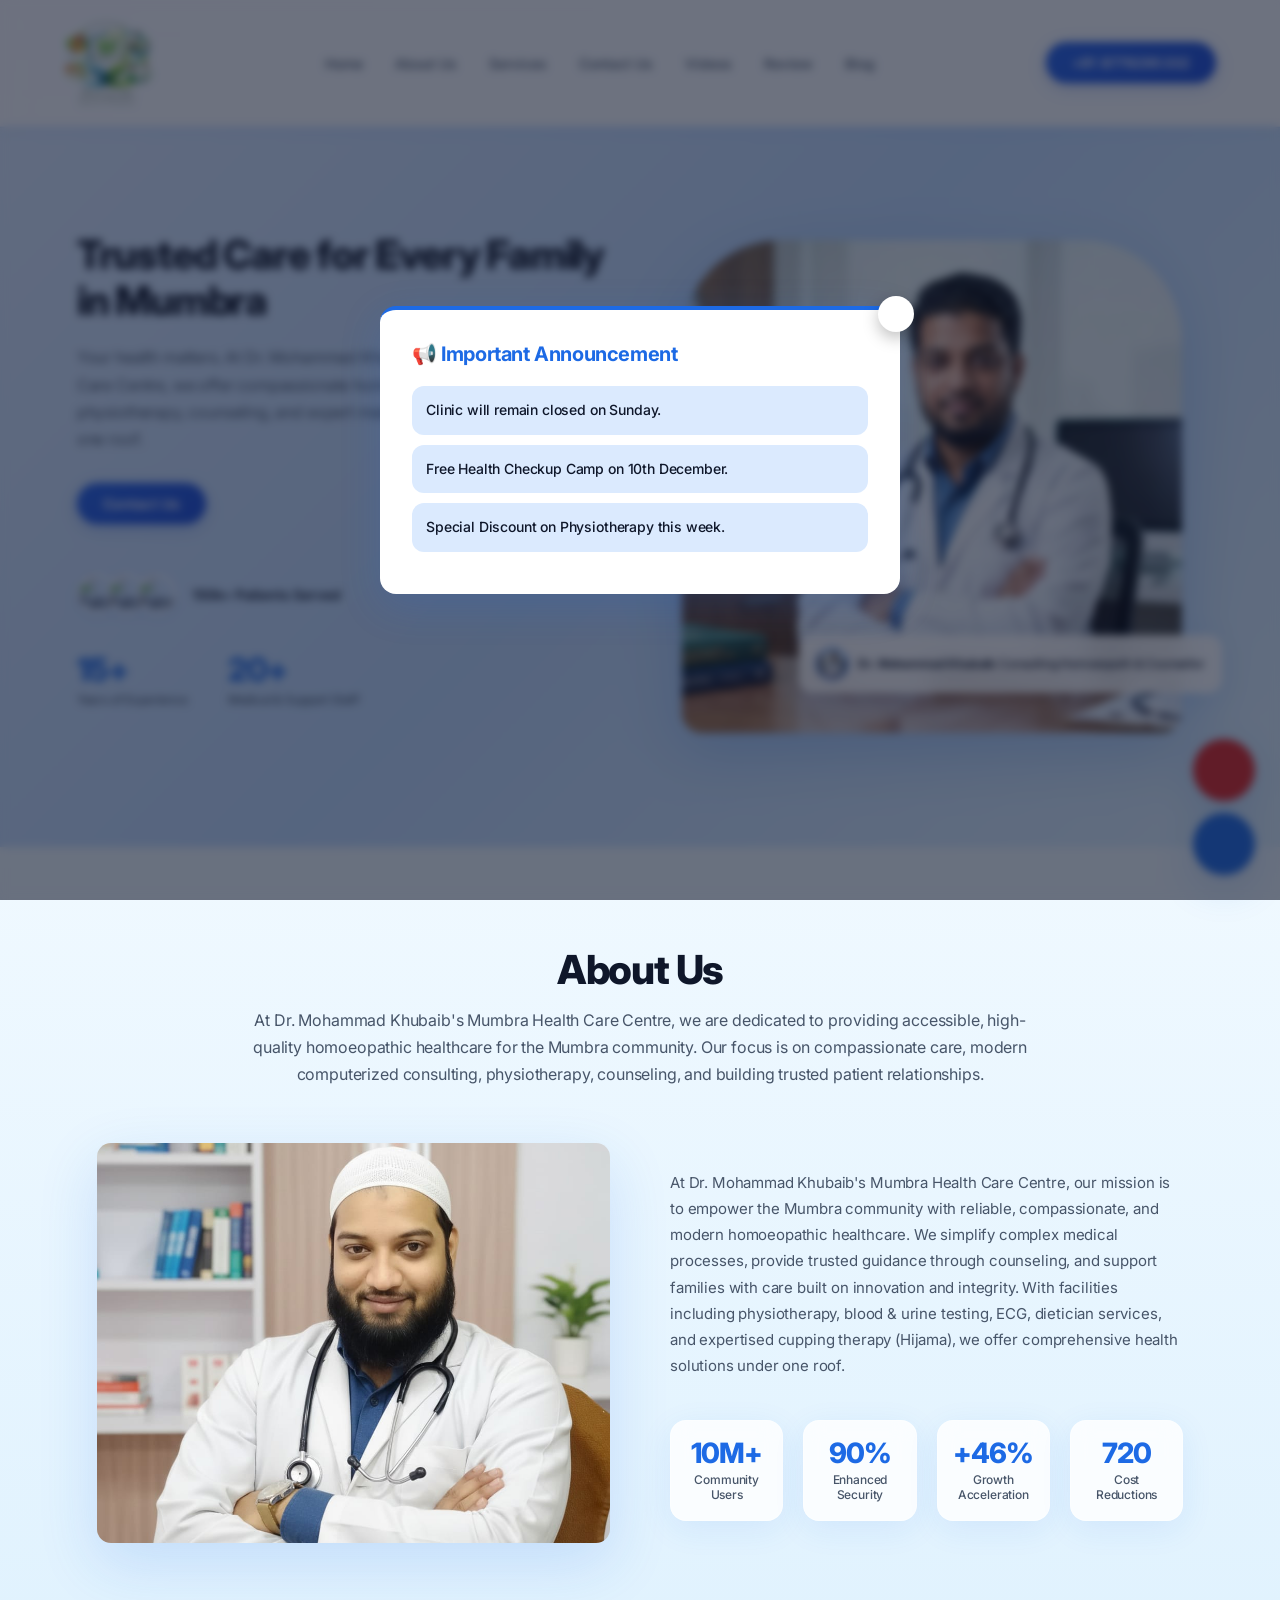
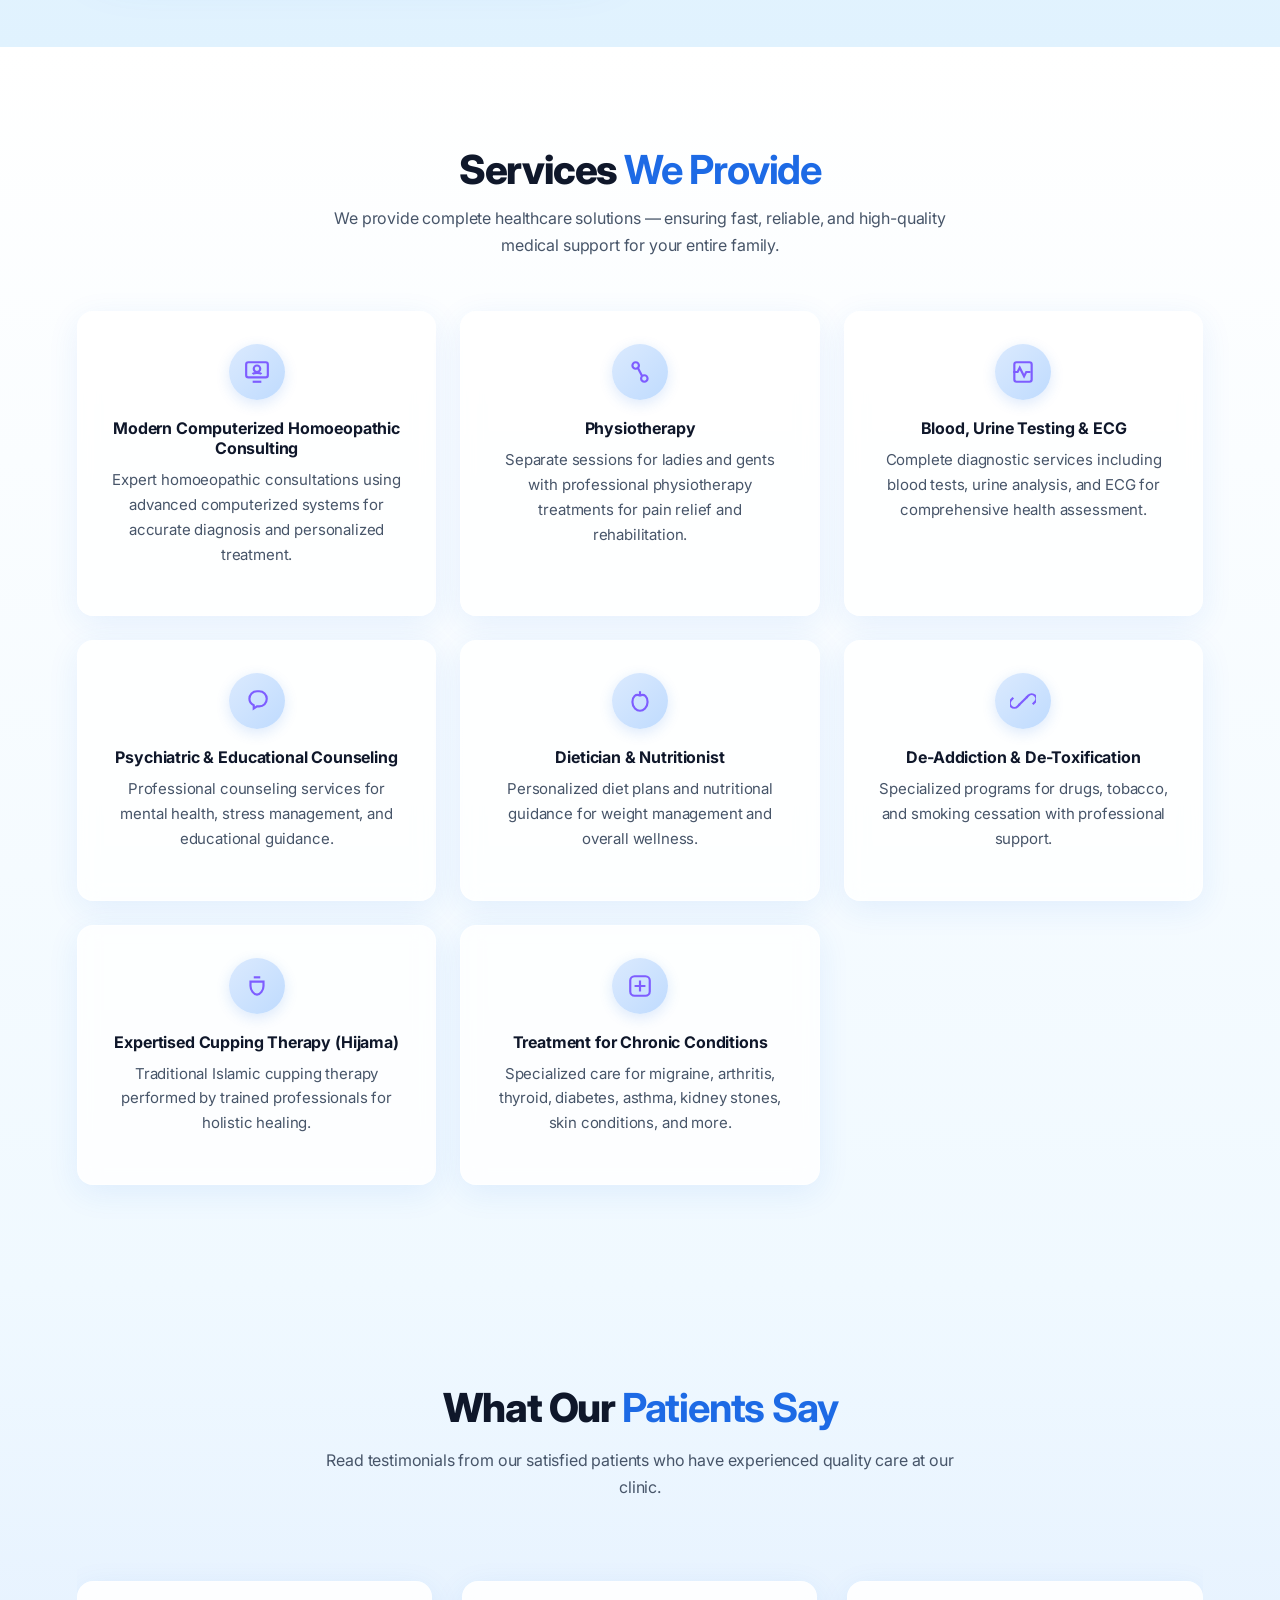
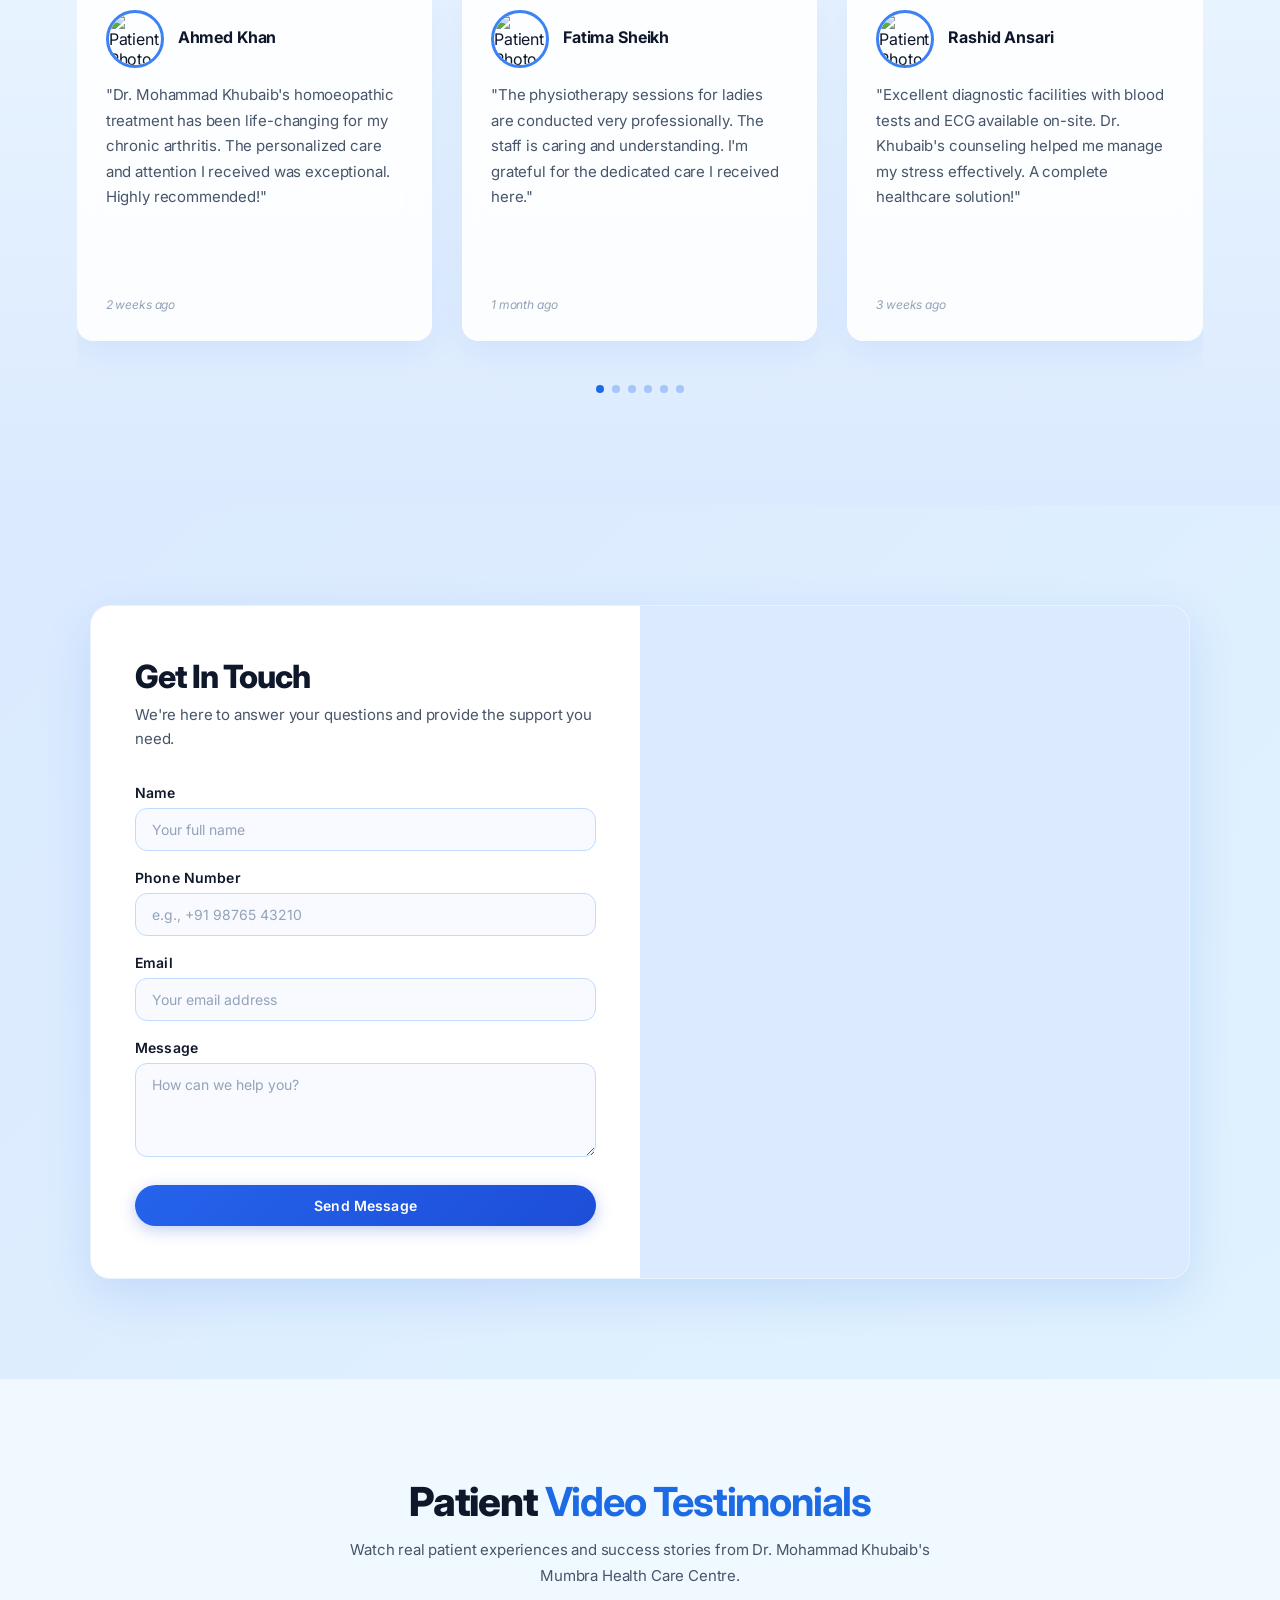
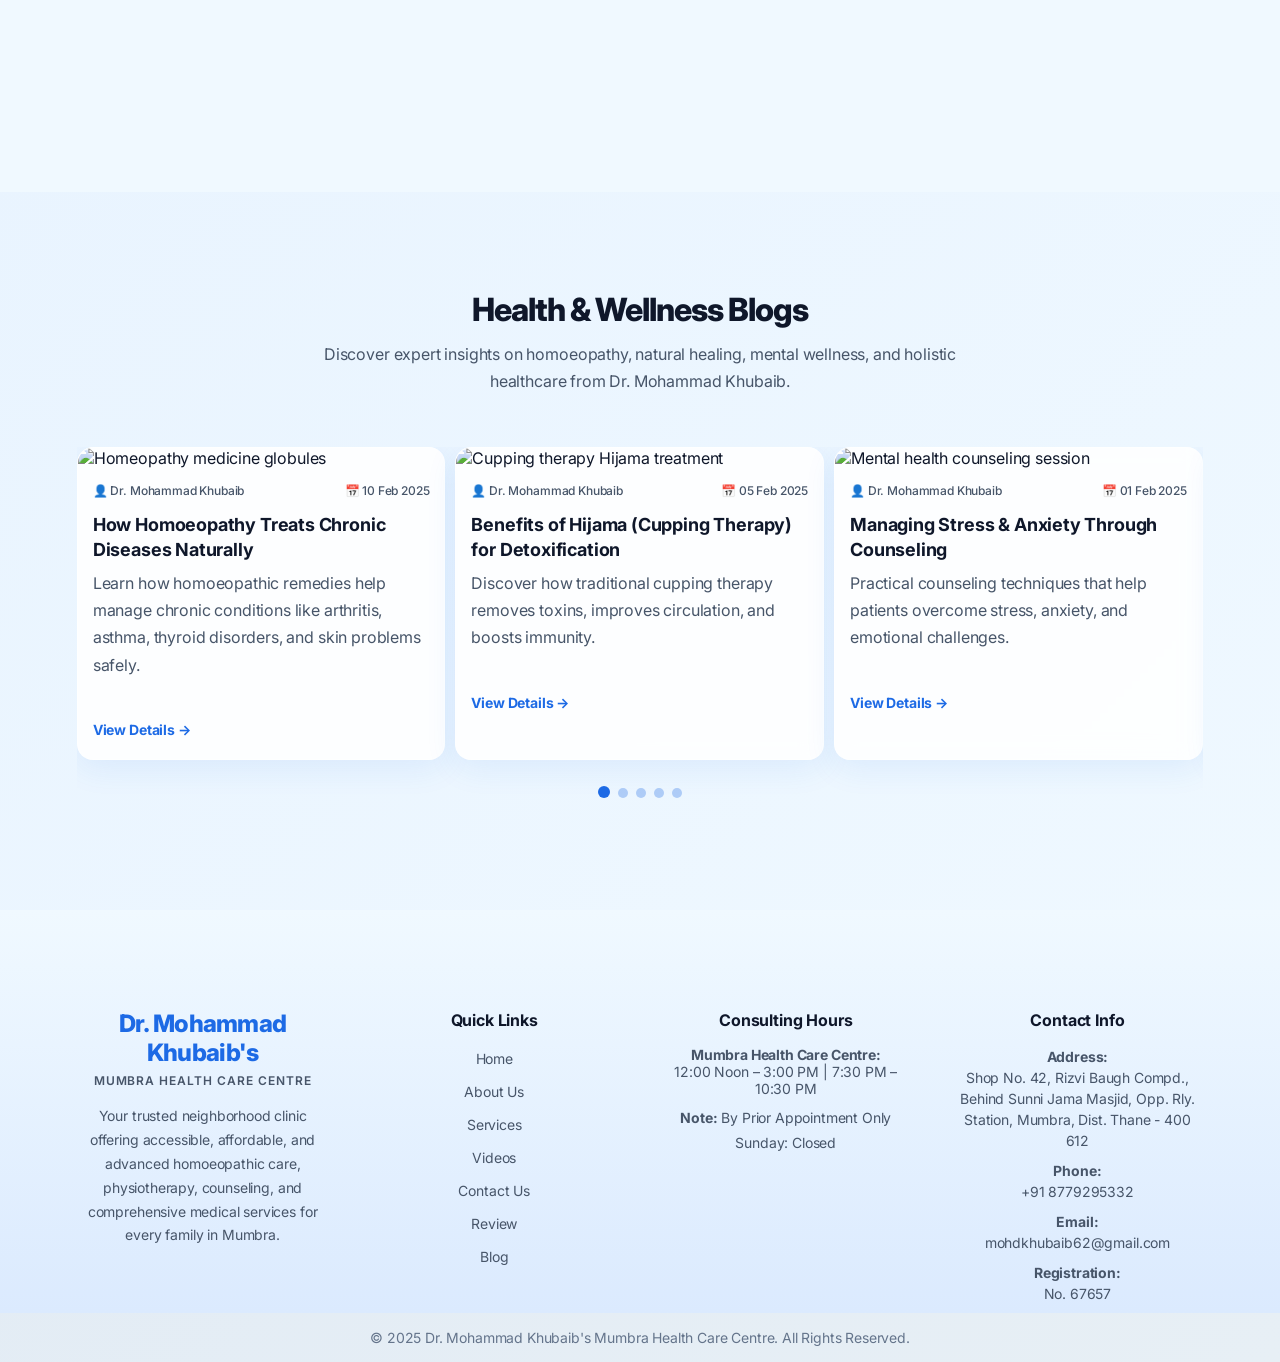
==== commit 8fa494f9: "fix" ====
--- a/index.html
+++ b/index.html
@@ -162,9 +162,17 @@
             building trusted patient relationships.
           </p>
         </div>
-
         <div class="about-grid">
-          <!-- Right: Tabs + Content -->
+          <!-- Left: Image -->
+          <div class="about-image-wrapper">
+            <img
+              src="./image1.jpeg"
+              alt="Medical professionals collaborating"
+              class="about-image"
+            />
+          </div>
+
+          <!-- Right: Content -->
           <div class="about-content">
             <!-- Mission Content -->
             <div class="about-tab-content active" id="mission">
@@ -181,7 +189,7 @@
               </p>
             </div>
 
-            <!-- Vision Content -->
+            <!-- Vision -->
             <div class="about-tab-content" id="vision">
               <p>
                 Our vision is to be Mumbra's most trusted healthcare partner —
@@ -190,7 +198,7 @@
               </p>
             </div>
 
-            <!-- Story Content -->
+            <!-- Story -->
             <div class="about-tab-content" id="story">
               <p>
                 What started as a small local practice quickly grew into a
@@ -222,15 +230,6 @@
                 <p>Cost Reductions</p>
               </div>
             </div>
-          </div>
-
-          <!-- Left: Image -->
-          <div class="about-image-wrapper">
-            <img
-              src="./image1.jpeg"
-              alt="Medical professionals collaborating"
-              class="about-image"
-            />
           </div>
         </div>
       </section>
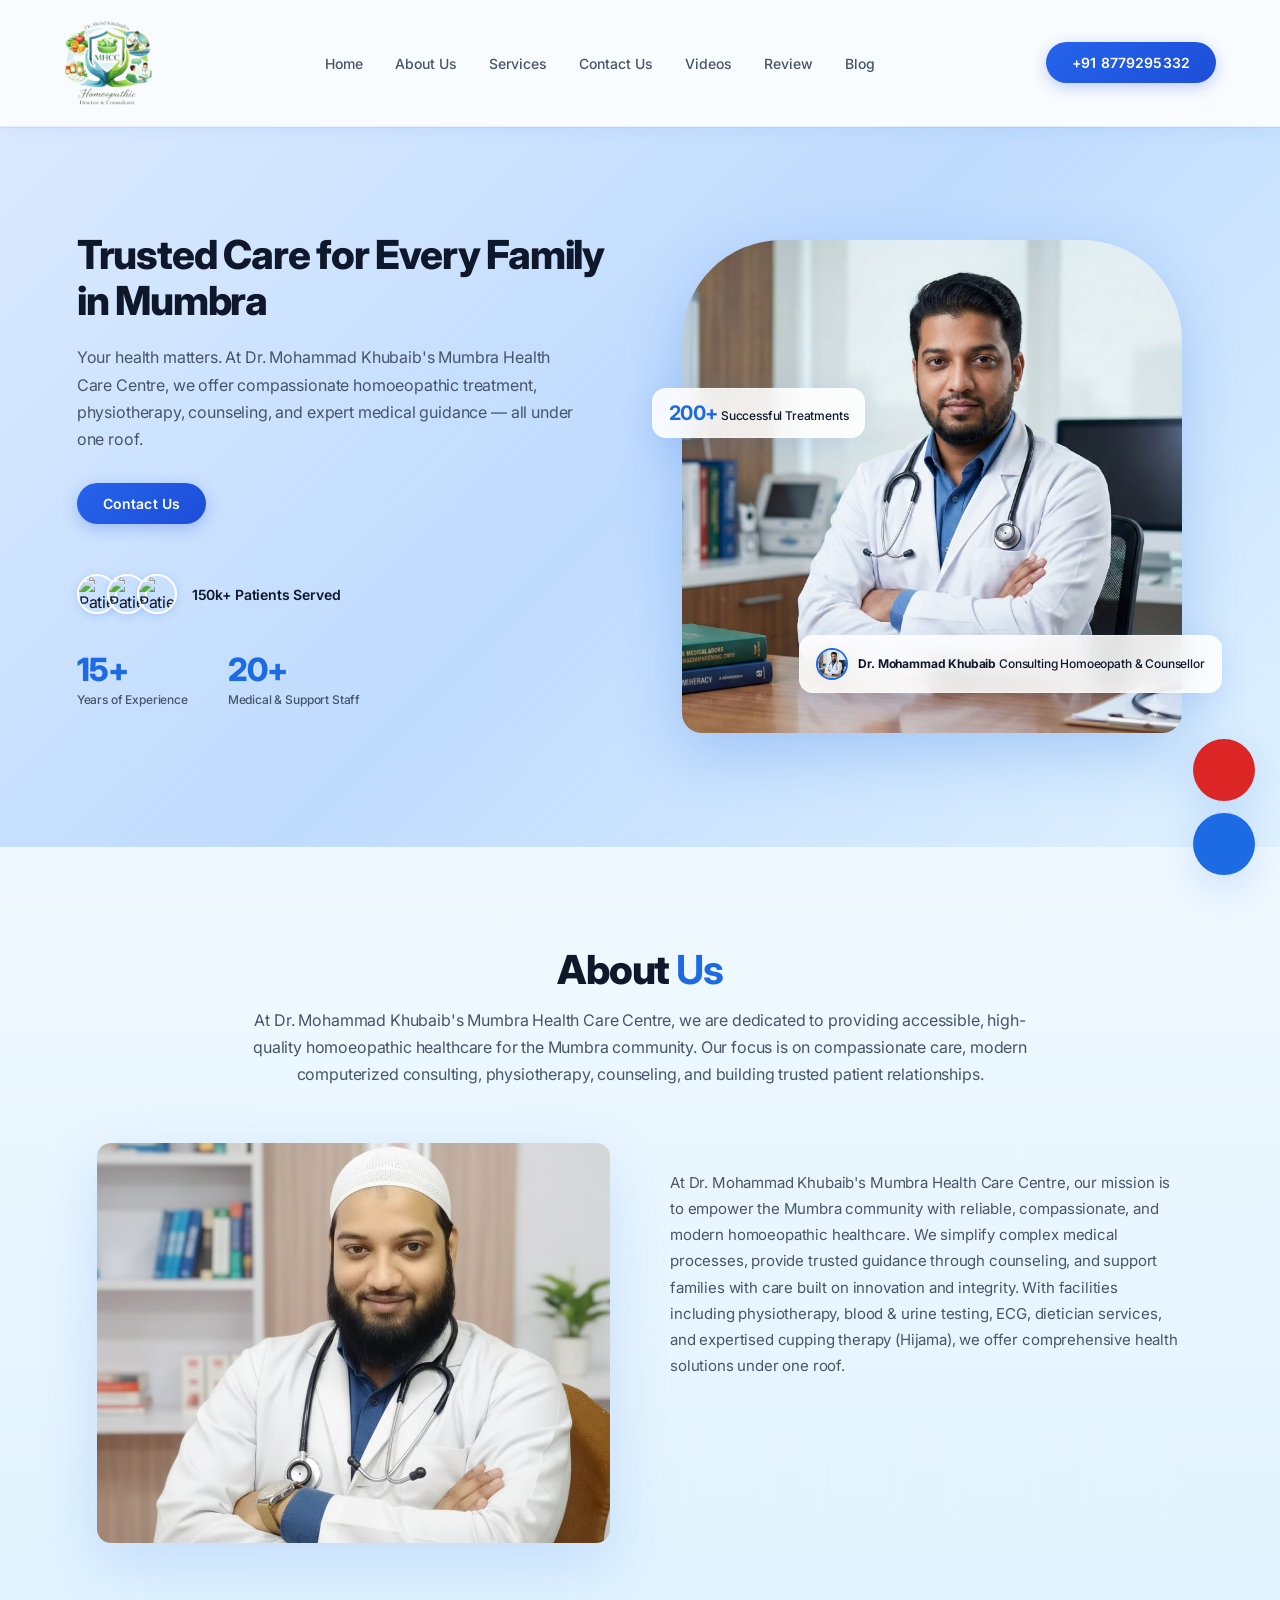
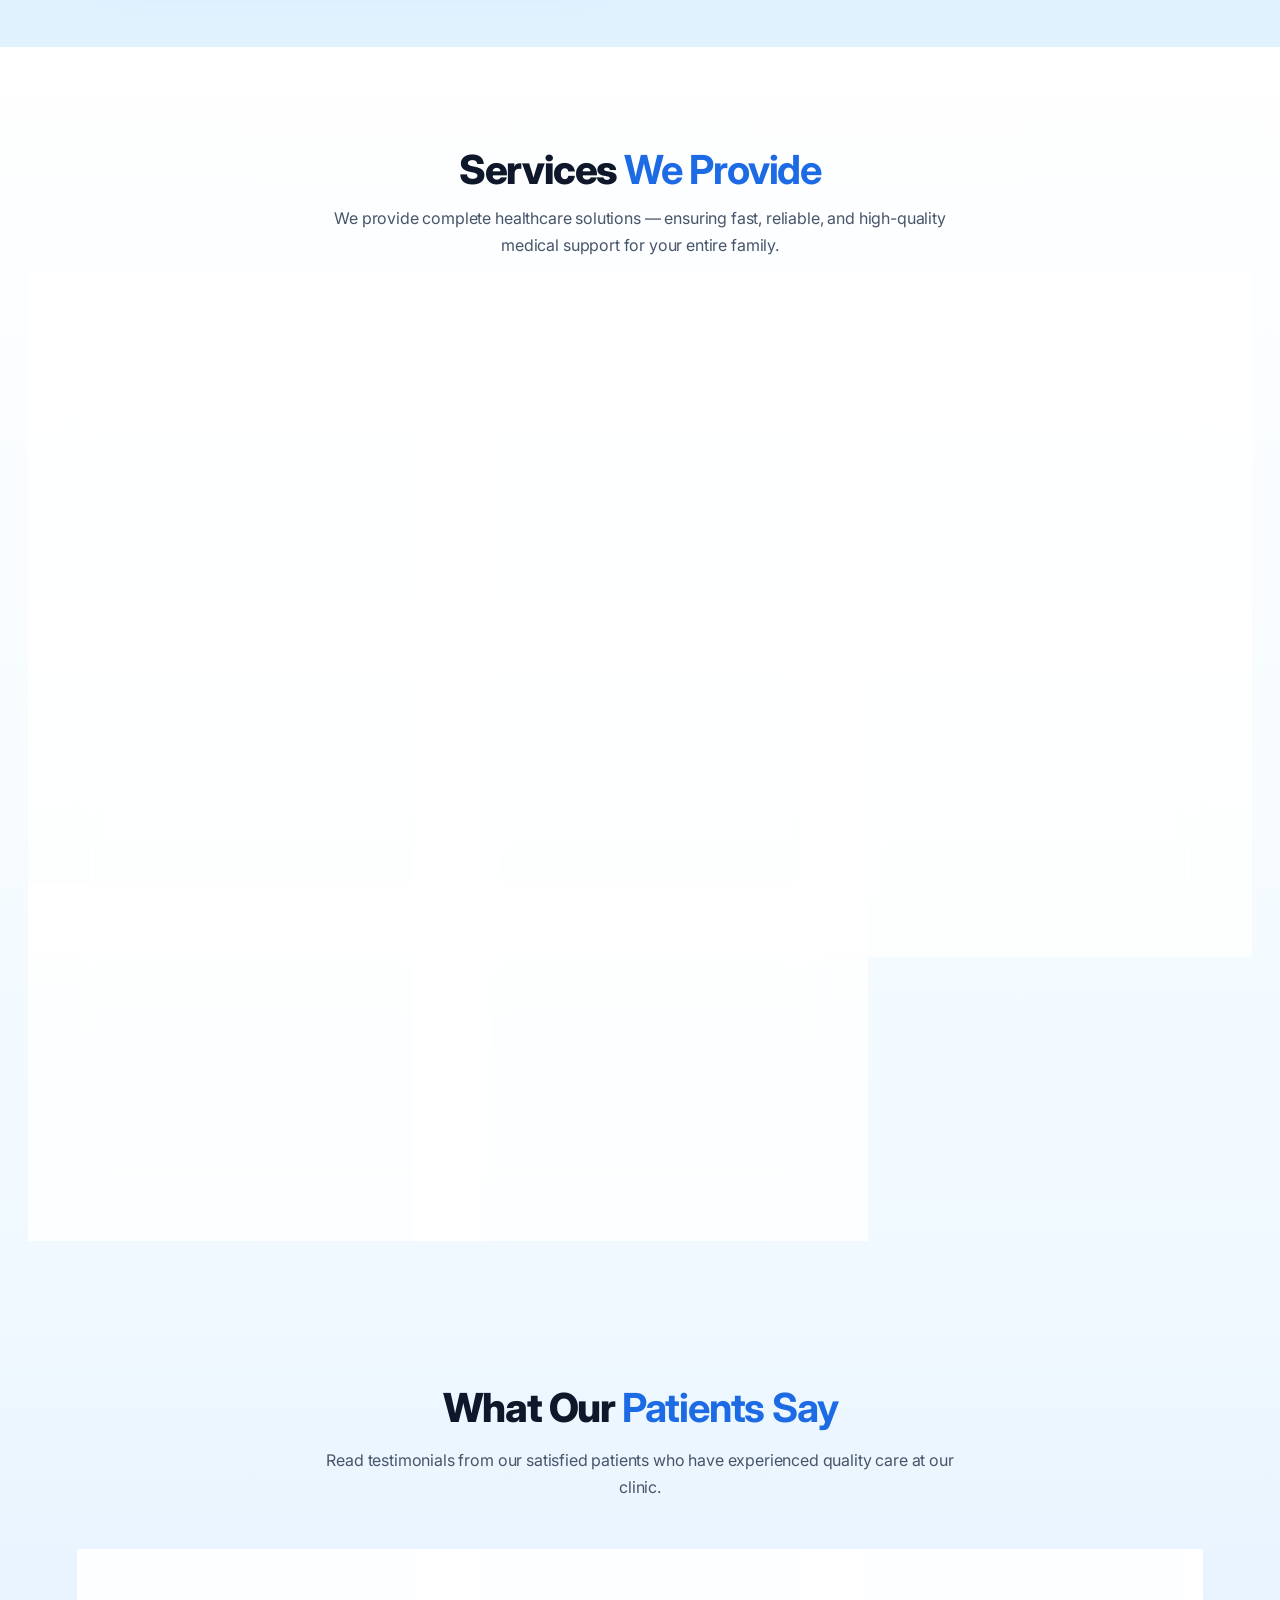
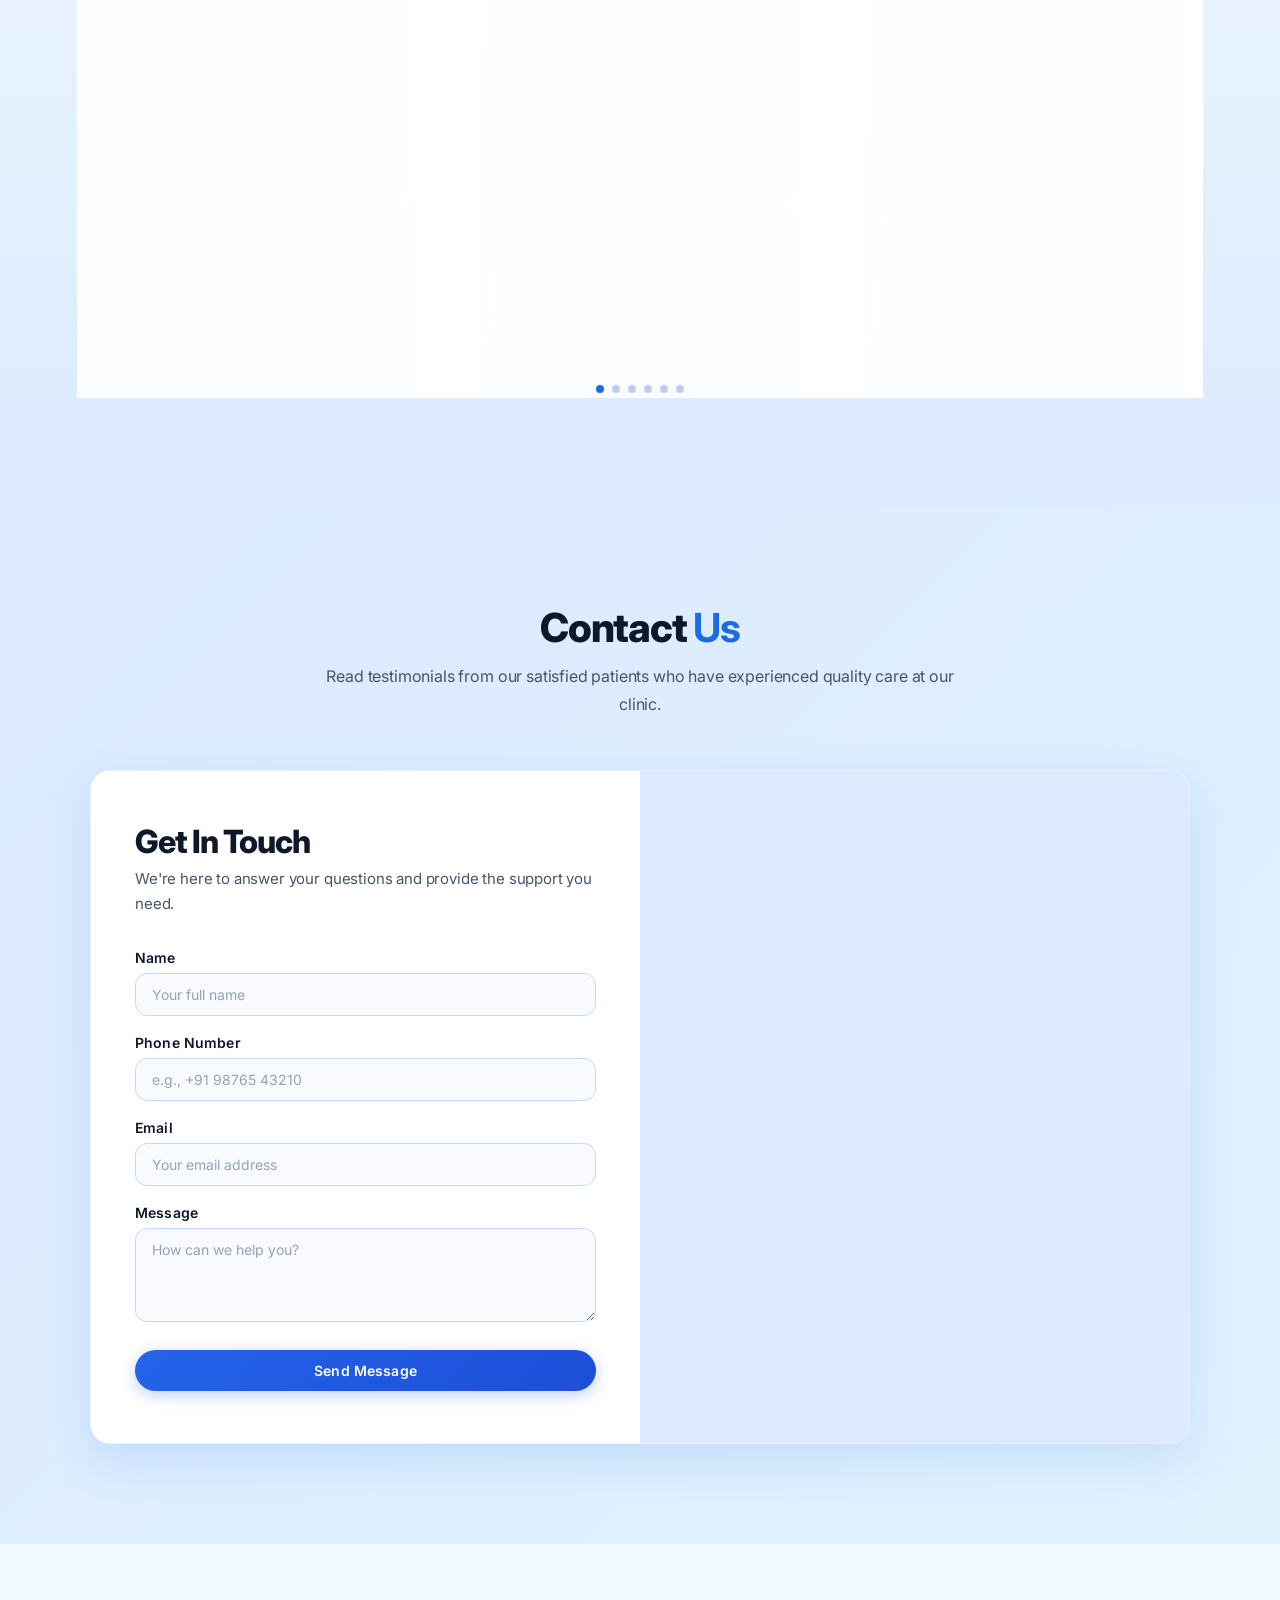
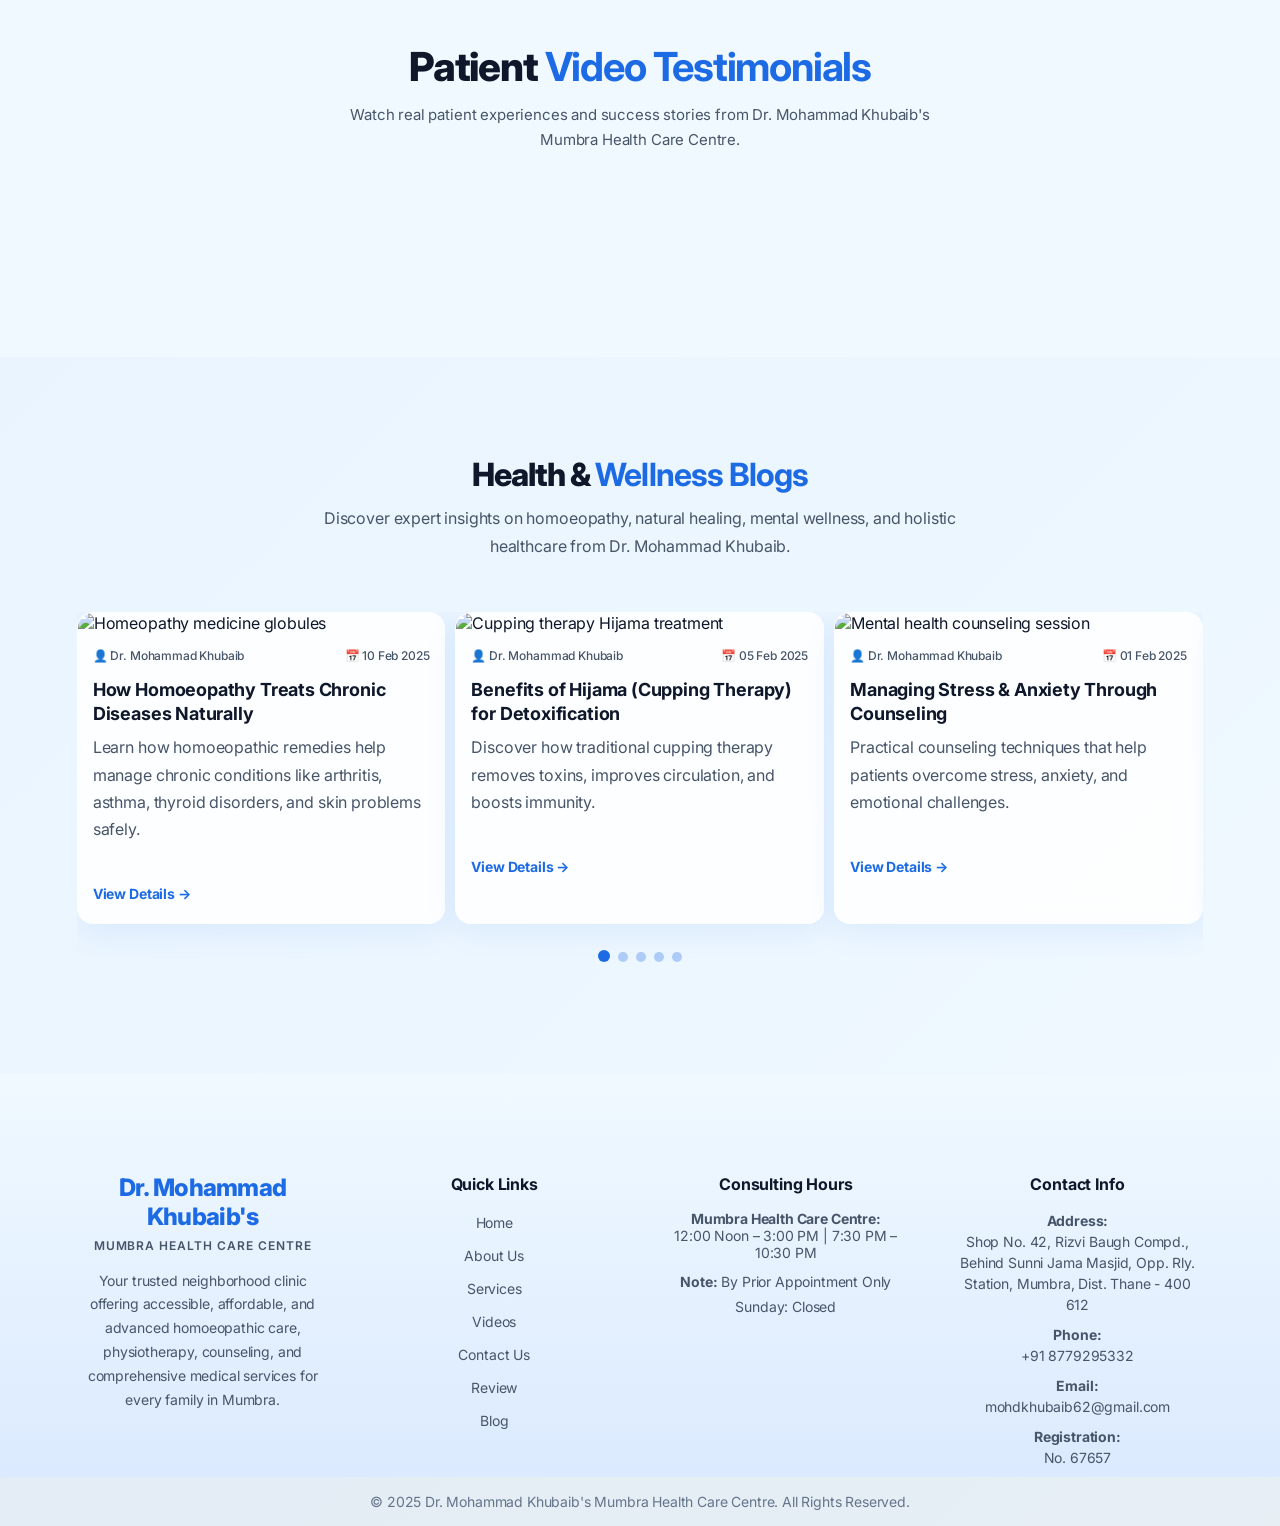
==== commit 9d1e7fcc: "fix" ====
--- a/index.html
+++ b/index.html
@@ -153,7 +153,7 @@
       <!-- ========================= About SECTION ========================= -->
       <section id="about" class="about-section">
         <div class="about-header">
-          <h2>About Us</h2>
+          <h2>About <strong style="color: #1d6ae5">Us</strong></h2>
           <p>
             At Dr. Mohammad Khubaib's Mumbra Health Care Centre, we are
             dedicated to providing accessible, high-quality homoeopathic
@@ -648,6 +648,14 @@
 
       <!-- ========================= Contact SECTION ========================= -->
       <section class="contact-section" id="contact">
+        <div class="section-header">
+          <h1>Contact <strong style="color: #1d6ae5">Us</strong></h1>
+          <p>
+            Read testimonials from our satisfied patients who have experienced
+            quality care at our clinic.
+          </p>
+        </div>
+
         <div class="contact-container">
           <!-- Contact Form -->
           <div class="contact-form">
@@ -770,7 +778,9 @@
       <!-- ====================== BLOG SECTION ====================== -->
       <section id="blog" class="blog-section">
         <div class="section-header">
-          <h1>Health & Wellness Blogs</h1>
+          <h1>
+            Health & <strong style="color: #1d6ae5">Wellness Blogs</strong>
+          </h1>
           <p>
             Discover expert insights on homoeopathy, natural healing, mental
             wellness, and holistic healthcare from Dr. Mohammad Khubaib.
@@ -959,8 +969,8 @@
       </div>
     </main>
 
-    <!--  -->
-    <!--  Footer Section-->
+
+      <!-- ======================  Footer Section ====================== -->
     <div>
       <footer class="main-footer">
         <div class="footer-container">
--- a/style.css
+++ b/style.css
@@ -1337,7 +1337,7 @@
   background: #ffffff;
   width: 90%;
   max-width: 720px;
-  max-height: 66vh;
+  max-height: 80vh;
   overflow-y: auto;
   border-radius: 16px;
   box-shadow: 0 25px 60px rgba(0, 0, 0, 0.28);
@@ -1604,6 +1604,25 @@
   -webkit-box-orient: vertical;
 }
 
+.announcement-item h4 {
+  font-size: var(--fs-md);
+  margin-bottom: 4px;
+  font-weight: 600;
+}
+
+.announcement-item p {
+  font-size: var(--fs-sm);
+  color: var(--secondary-text);
+  margin: 0;
+}
+
+.announcement-date {
+  font-size: var(--fs-xs);
+  margin-top: 6px;
+  display: block;
+  color: #64748b;
+}
+
 /* Video Modal */
 .video-modal {
   position: fixed;
@@ -1630,15 +1649,32 @@
   max-width: 800px;
   background: #fff;
   border-radius: 16px;
-  padding: 24px 11px;
+  padding: 24px 10px;
   z-index: 2;
   font-family: "Inter", sans-serif;
-}
-
-.video-modal .video-modal-content iframe {
+
+  max-height: 90vh;
+  overflow-y: auto;
+
+  scrollbar-width: none;
+}
+
+.video-modal .video-modal-content::-webkit-scrollbar {
+  display: none;
+}
+
+/* .video-modal .video-modal-content iframe {
   width: 100%;
   height: 400px;
   border-radius: 10px;
+  margin-bottom: 16px;
+} */
+
+.video-modal .video-modal-content iframe {
+  width: 100%;
+  height: auto;
+  aspect-ratio: 16/9;
+  border-radius: 12px;
   margin-bottom: 16px;
 }
 
@@ -1658,22 +1694,32 @@
 
 .video-modal .video-close {
   position: absolute;
-  top: -14px;
-  right: -14px;
-  width: 36px;
-  height: 36px;
+
+  top: 12px;
+  right: 12px;
+
+  width: 38px;
+  height: 38px;
+
   border-radius: 50%;
   border: none;
+
   background: #ffffff;
-  color: #1f2937;
-  font-size: 22px;
+  color: #111827;
+
+  font-size: 20px;
+
   display: flex;
   align-items: center;
   justify-content: center;
+
   cursor: pointer;
-  box-shadow: 0 4px 14px rgba(0, 0, 0, 0.25);
-  transition: all 0.25s ease;
-  z-index: 5;
+
+  box-shadow: 0 6px 18px rgba(0, 0, 0, 0.25);
+
+  z-index: 10;
+
+  transition: 0.25s ease;
 }
 
 .video-modal .video-close:hover {
@@ -1688,9 +1734,8 @@
     width: 32px;
     height: 32px;
     font-size: 18px;
-
-    top: -12px;
-    right: -12px;
+    top: 6px;
+    right: 6px;
   }
 }
 @media (max-width: 768px) {
@@ -1767,15 +1812,31 @@
 .announcement-content {
   position: relative;
   background: var(--white);
-  width: 90%;
-  max-width: 520px;
+  width: 92%;
+  max-width: 720px;
+  max-height: 80vh;
+  overflow-y: auto;
+
   border-radius: var(--radius);
-  padding: 32px;
-  z-index: 2;
-  border-top: 4px solid var(--primary-blue);
-  box-shadow: var(--shadow-md);
-  animation: fadeIn 0.3s ease;
-  font-family: "Inter", sans-serif;
+  padding: 28px;
+
+  scrollbar-width: none; /* Firefox */
+  -ms-overflow-style: none; /* IE / Edge */
+}
+
+.announcement-item {
+  background: var(--pale-blue);
+  padding: 14px 16px;
+  border-radius: 12px;
+  margin-bottom: 12px;
+
+  font-size: var(--fs-sm);
+  font-weight: 500;
+  color: var(--primary-text);
+  line-height: 1.6;
+
+  word-wrap: break-word;
+  overflow-wrap: break-word;
 }
 
 .announcement-content h2 {
@@ -1788,8 +1849,8 @@
 
 .announcement-close {
   position: absolute;
-  top: 16px;
-  right: 16px;
+  top: 19px;
+  right: 22px;
   background: none;
   border: none;
   font-size: 22px;
@@ -1964,14 +2025,11 @@
   }
 }
 
-
 .announcement-close {
-
   position: absolute;
 
-  top: -14px;
-  right: -14px;
-
+  top: 13px;
+  right: 22px;
   width: 36px;
   height: 36px;
 
@@ -1990,26 +2048,28 @@
 
   cursor: pointer;
 
-  box-shadow: 0 6px 16px rgba(0,0,0,0.25);
+  box-shadow: 0 6px 16px rgba(0, 0, 0, 0.25);
 
   transition: all 0.25s ease;
 
   z-index: 10;
-
-}
-
-@media (max-width:480px){
-
-.announcement-close{
-
-  width:32px;
-  height:32px;
-
-  font-size:18px;
-
-  top:-12px;
-  right:-12px;
-
-}
-
-}+}
+
+@media (max-width: 480px) {
+  .announcement-close {
+    width: 23px;
+    height: 23px;
+    font-size: 18px;
+    top: 18px;
+    right: 15px;
+  }
+
+  .announcement-content h2 {
+    font-size: 15px;
+    margin-left: -7px;
+  }
+}
+
+.announcement-content::-webkit-scrollbar {
+  display: none; /* Chrome / Safari */
+}
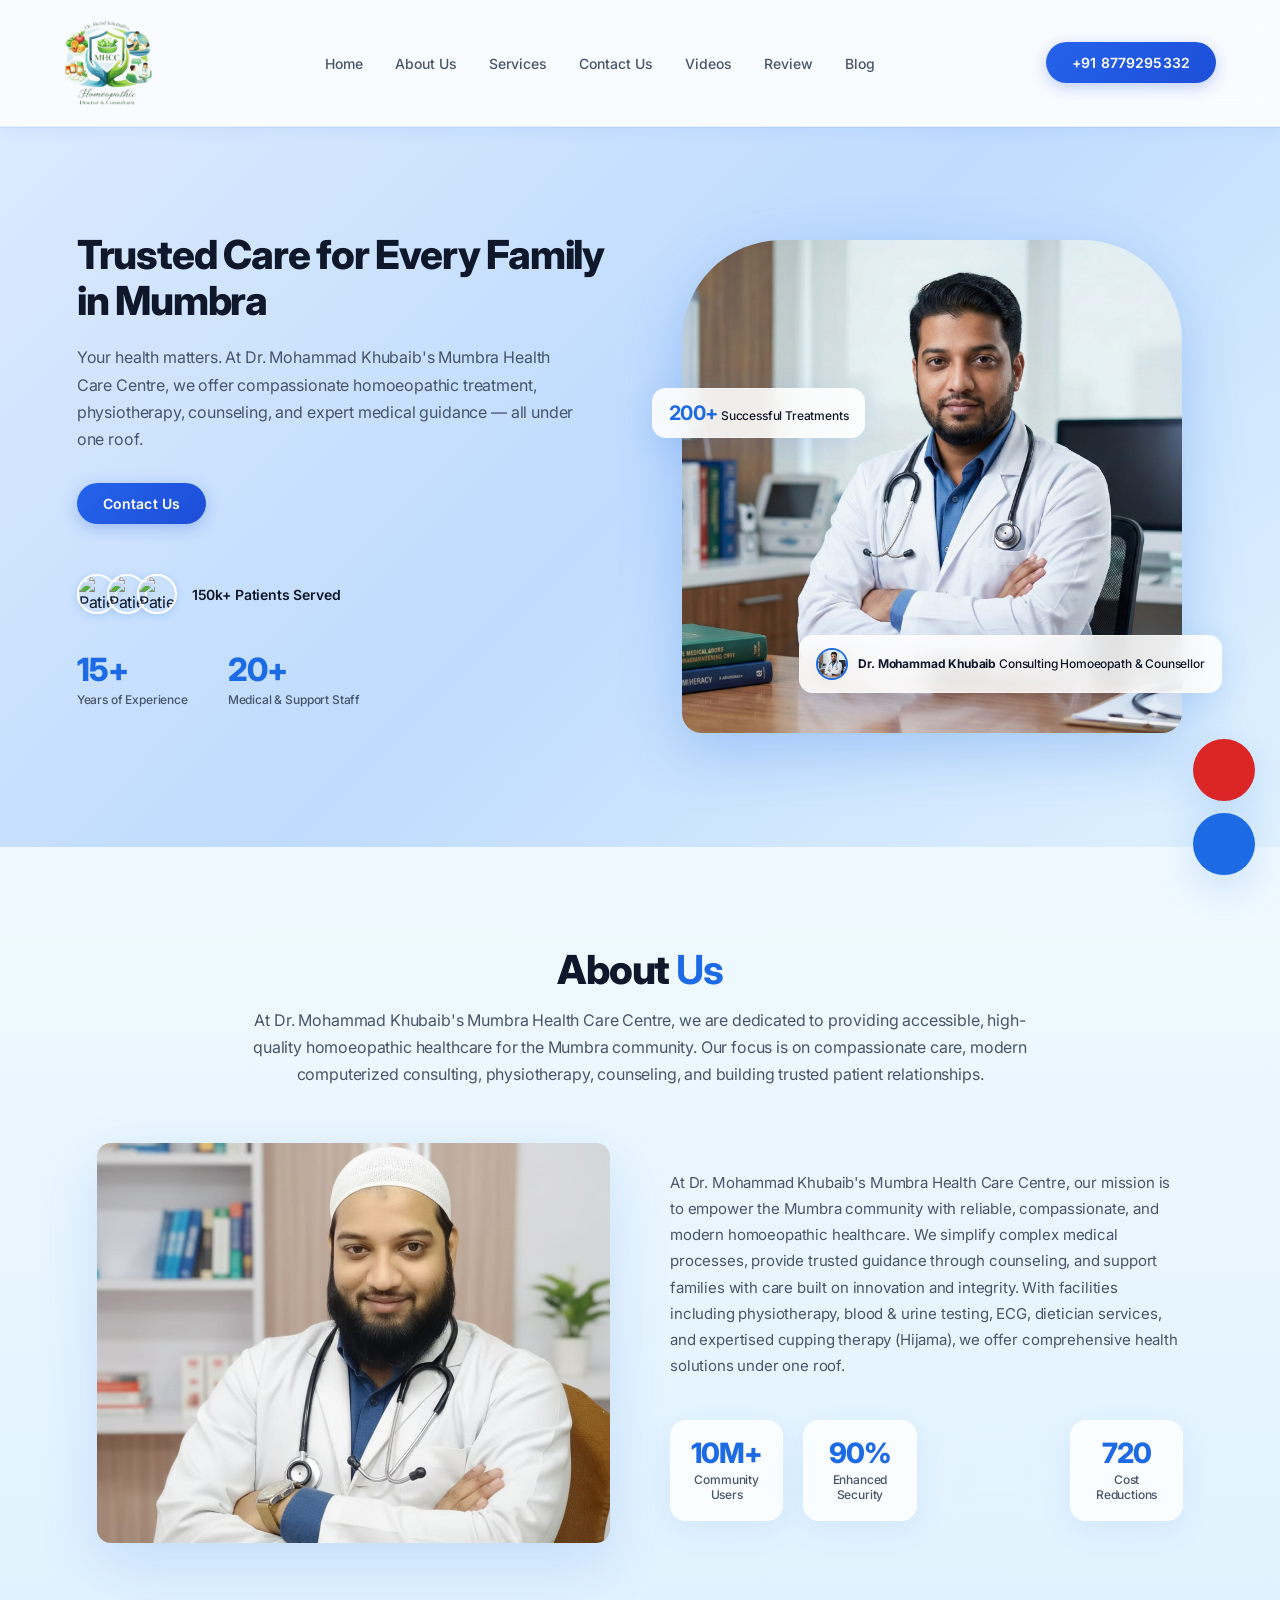
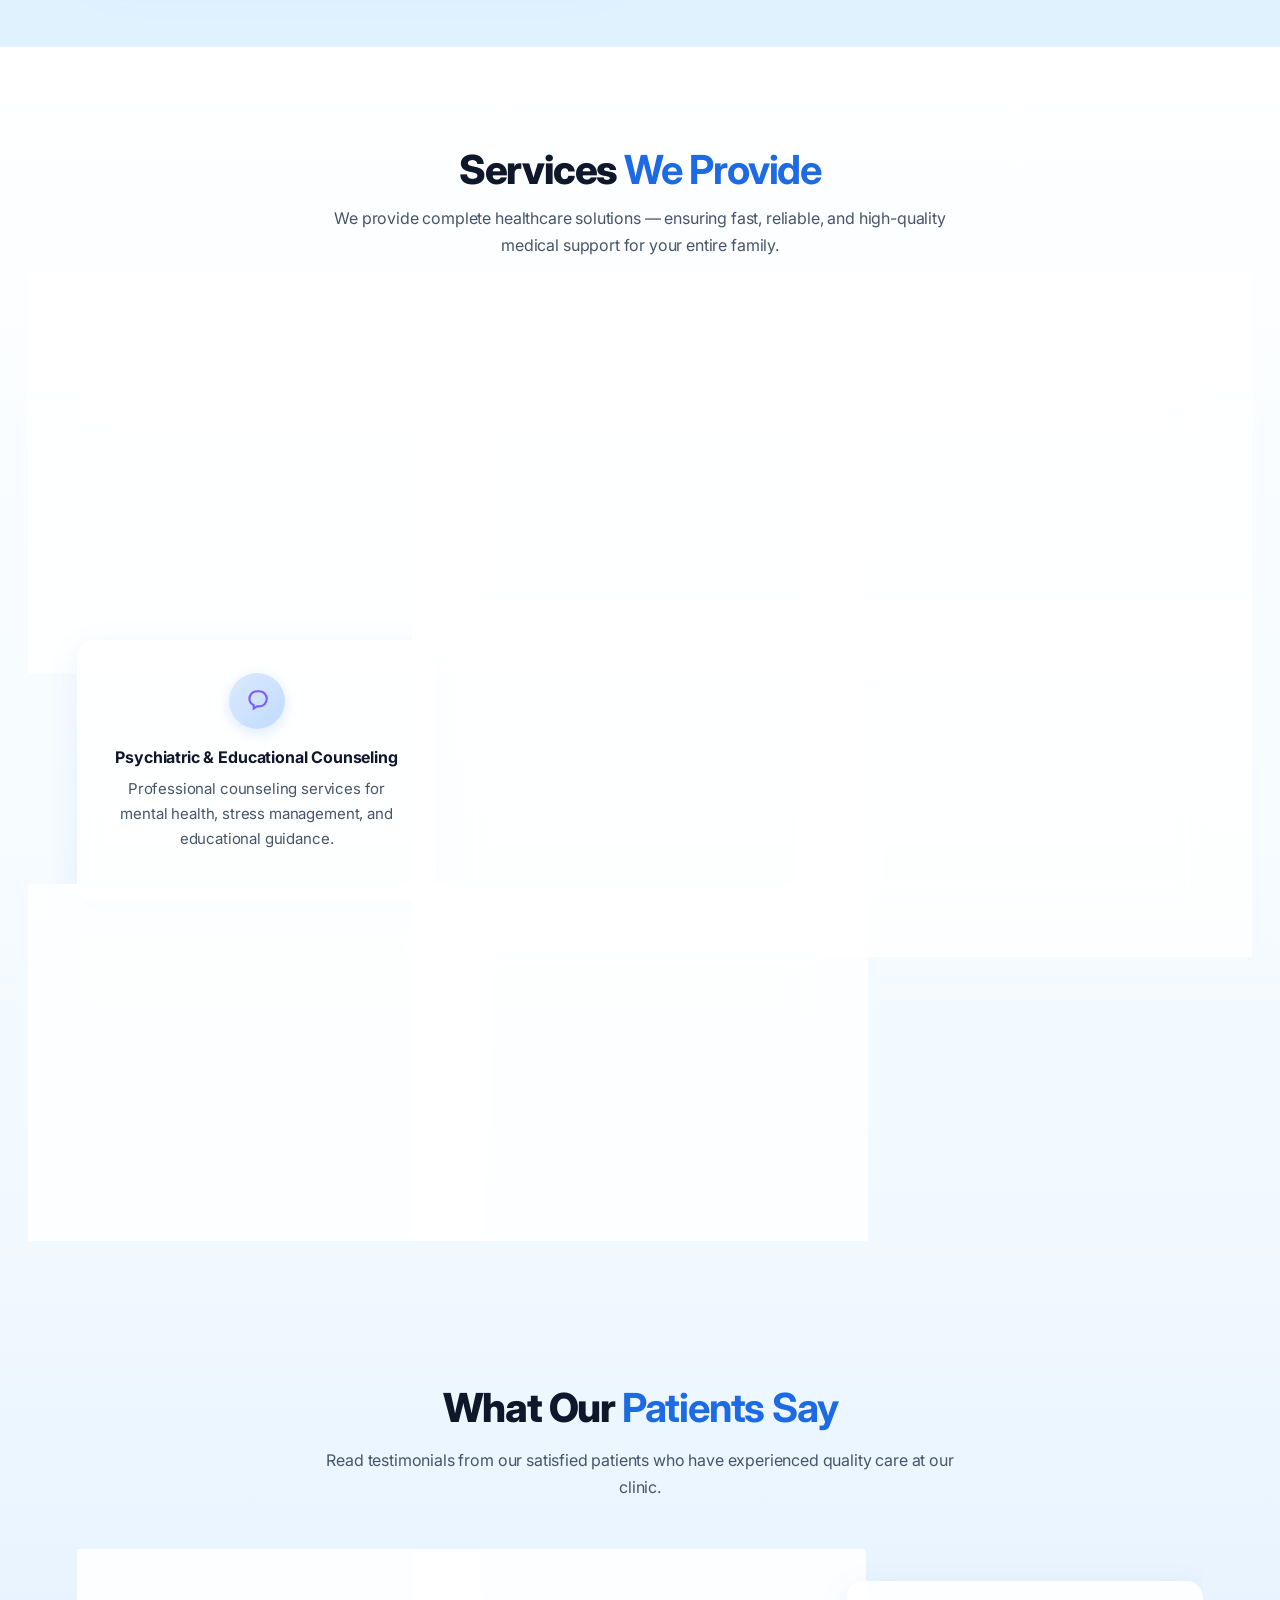
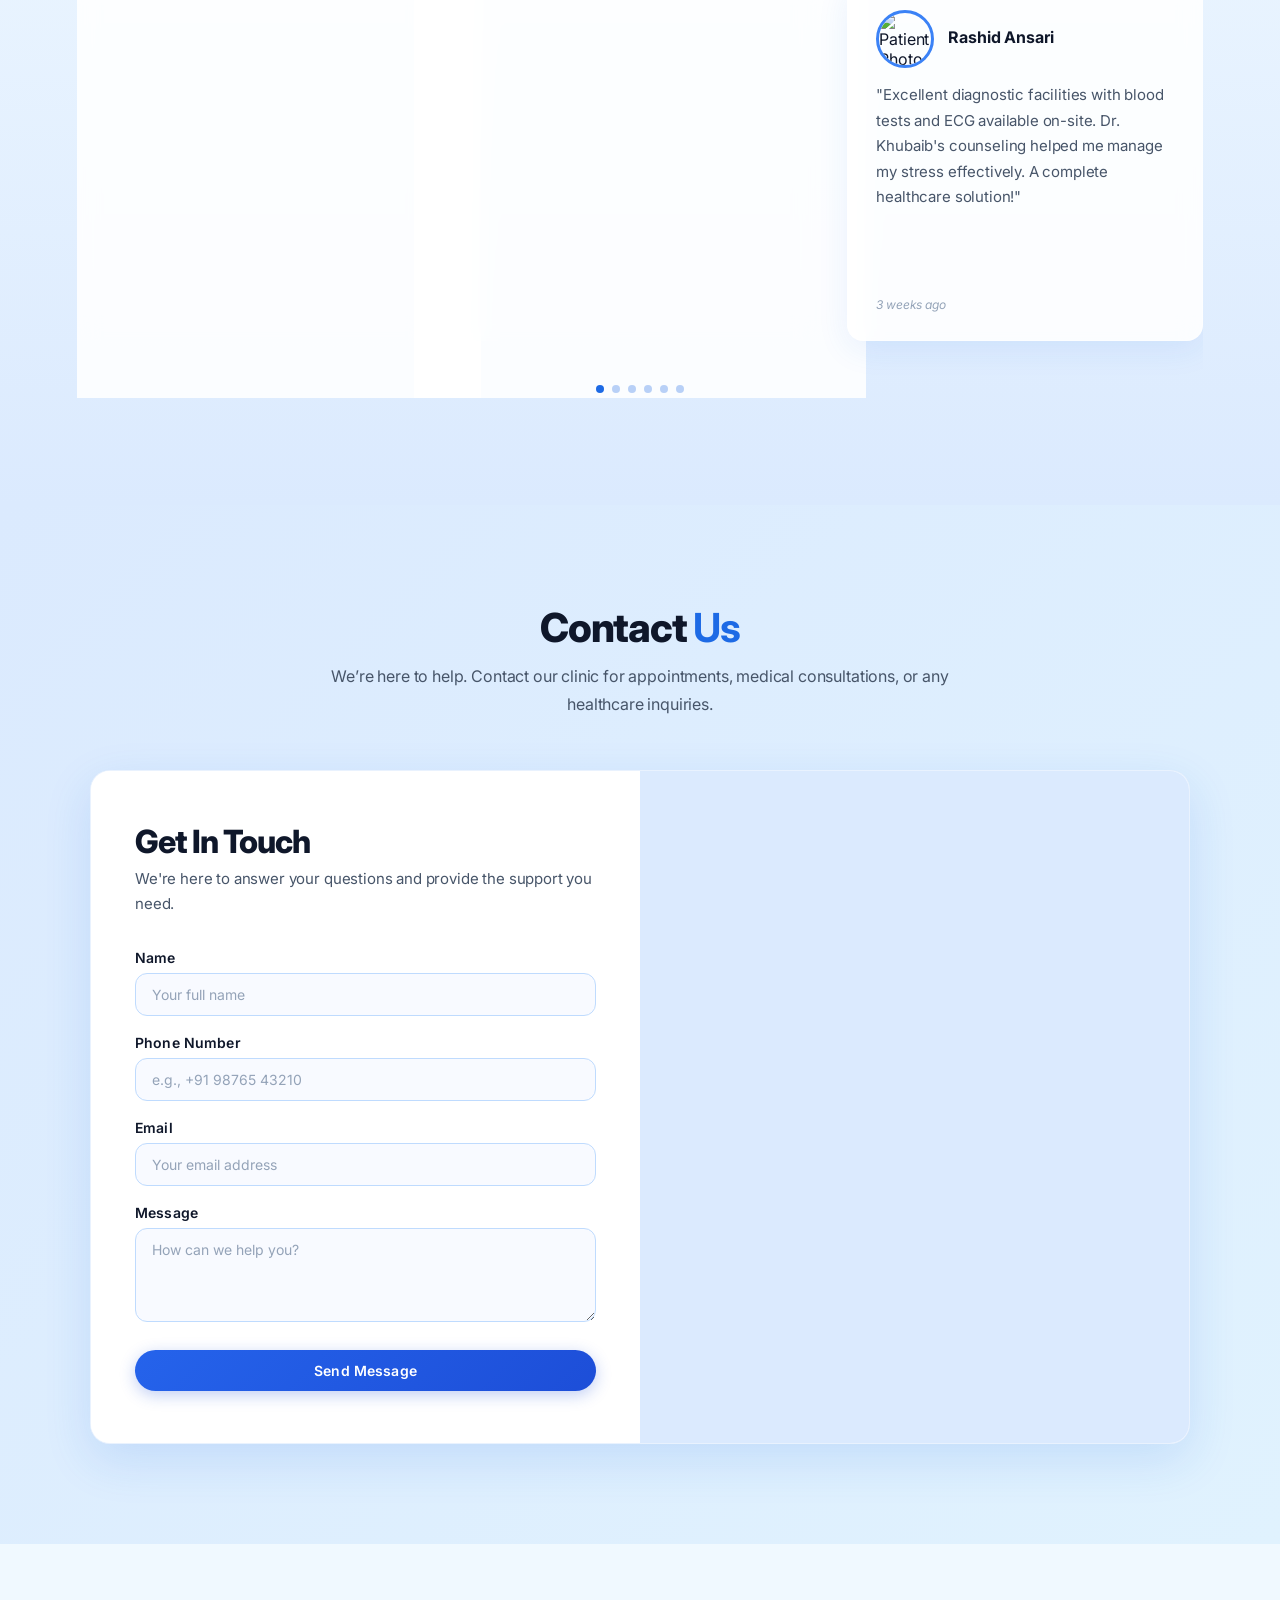
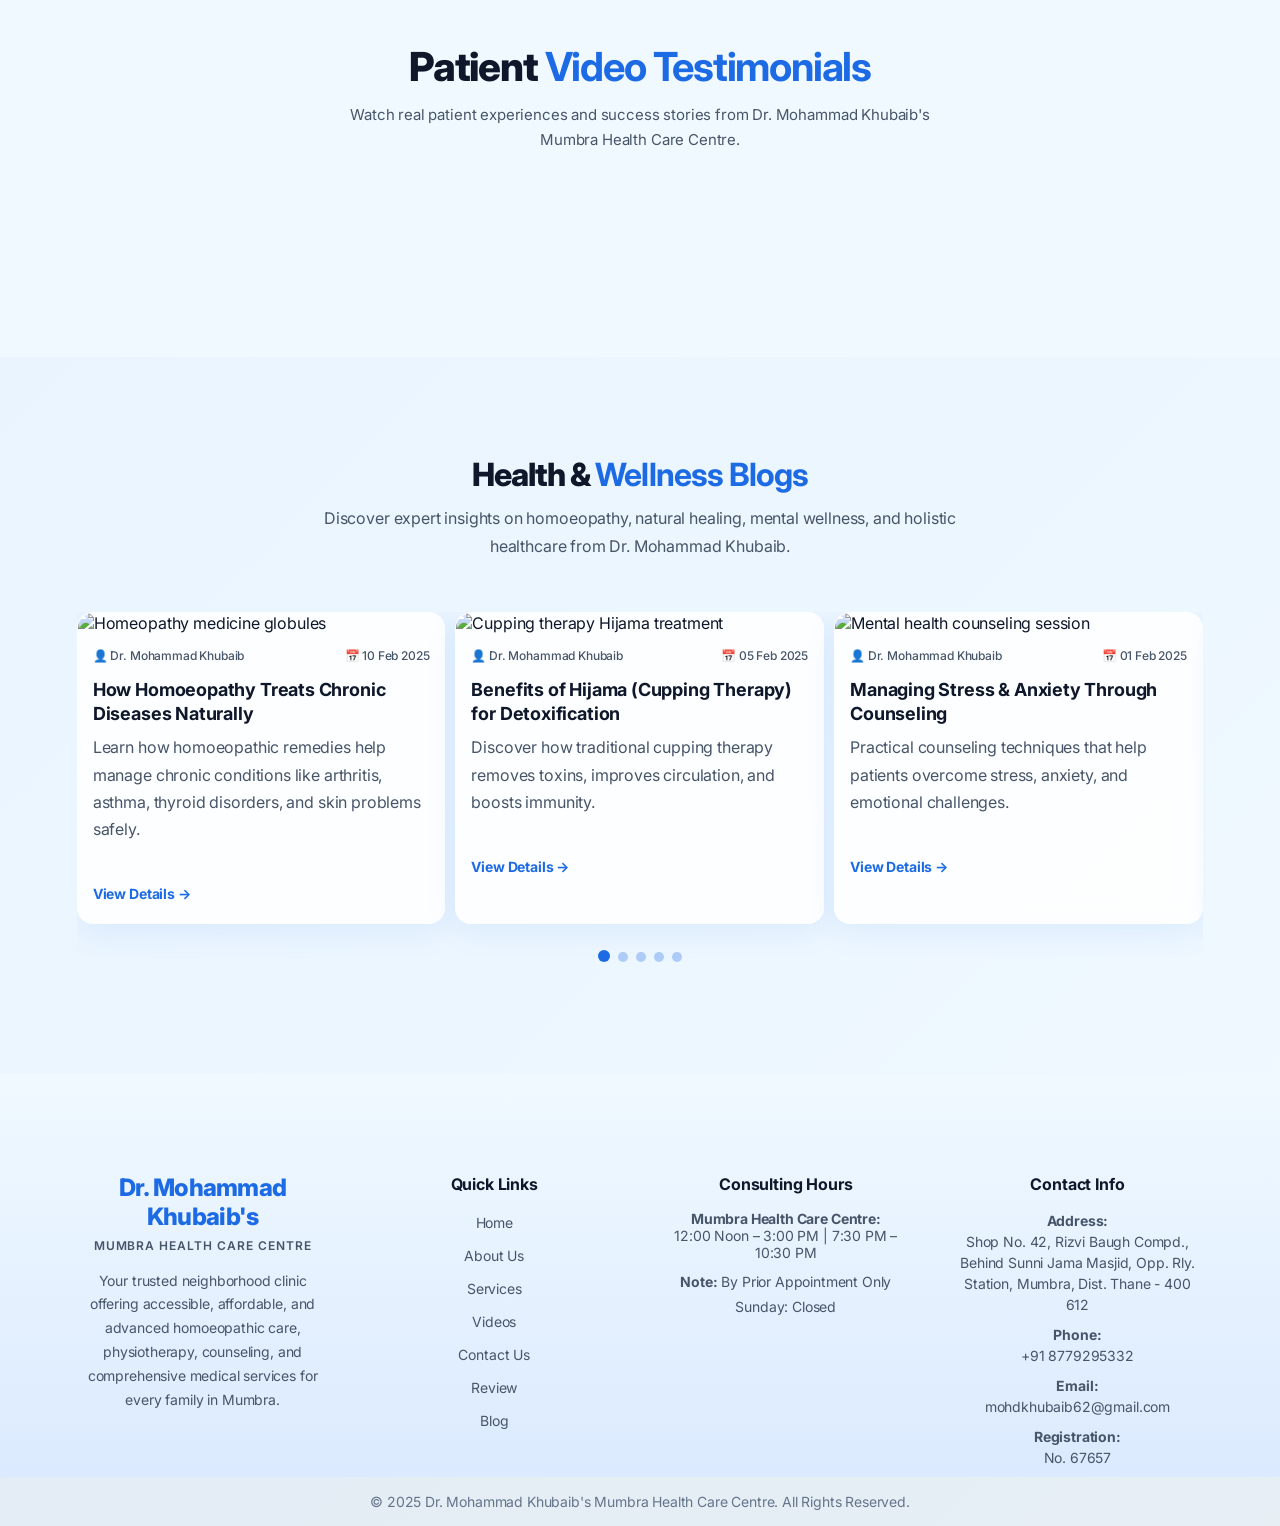
==== commit 8a5c76f8: "fix" ====
--- a/index.html
+++ b/index.html
@@ -650,10 +650,10 @@
       <section class="contact-section" id="contact">
         <div class="section-header">
           <h1>Contact <strong style="color: #1d6ae5">Us</strong></h1>
-          <p>
-            Read testimonials from our satisfied patients who have experienced
-            quality care at our clinic.
-          </p>
+           <p>
+    We’re here to help. Contact our clinic for appointments, medical
+    consultations, or any healthcare inquiries.
+  </p>
         </div>
 
         <div class="contact-container">
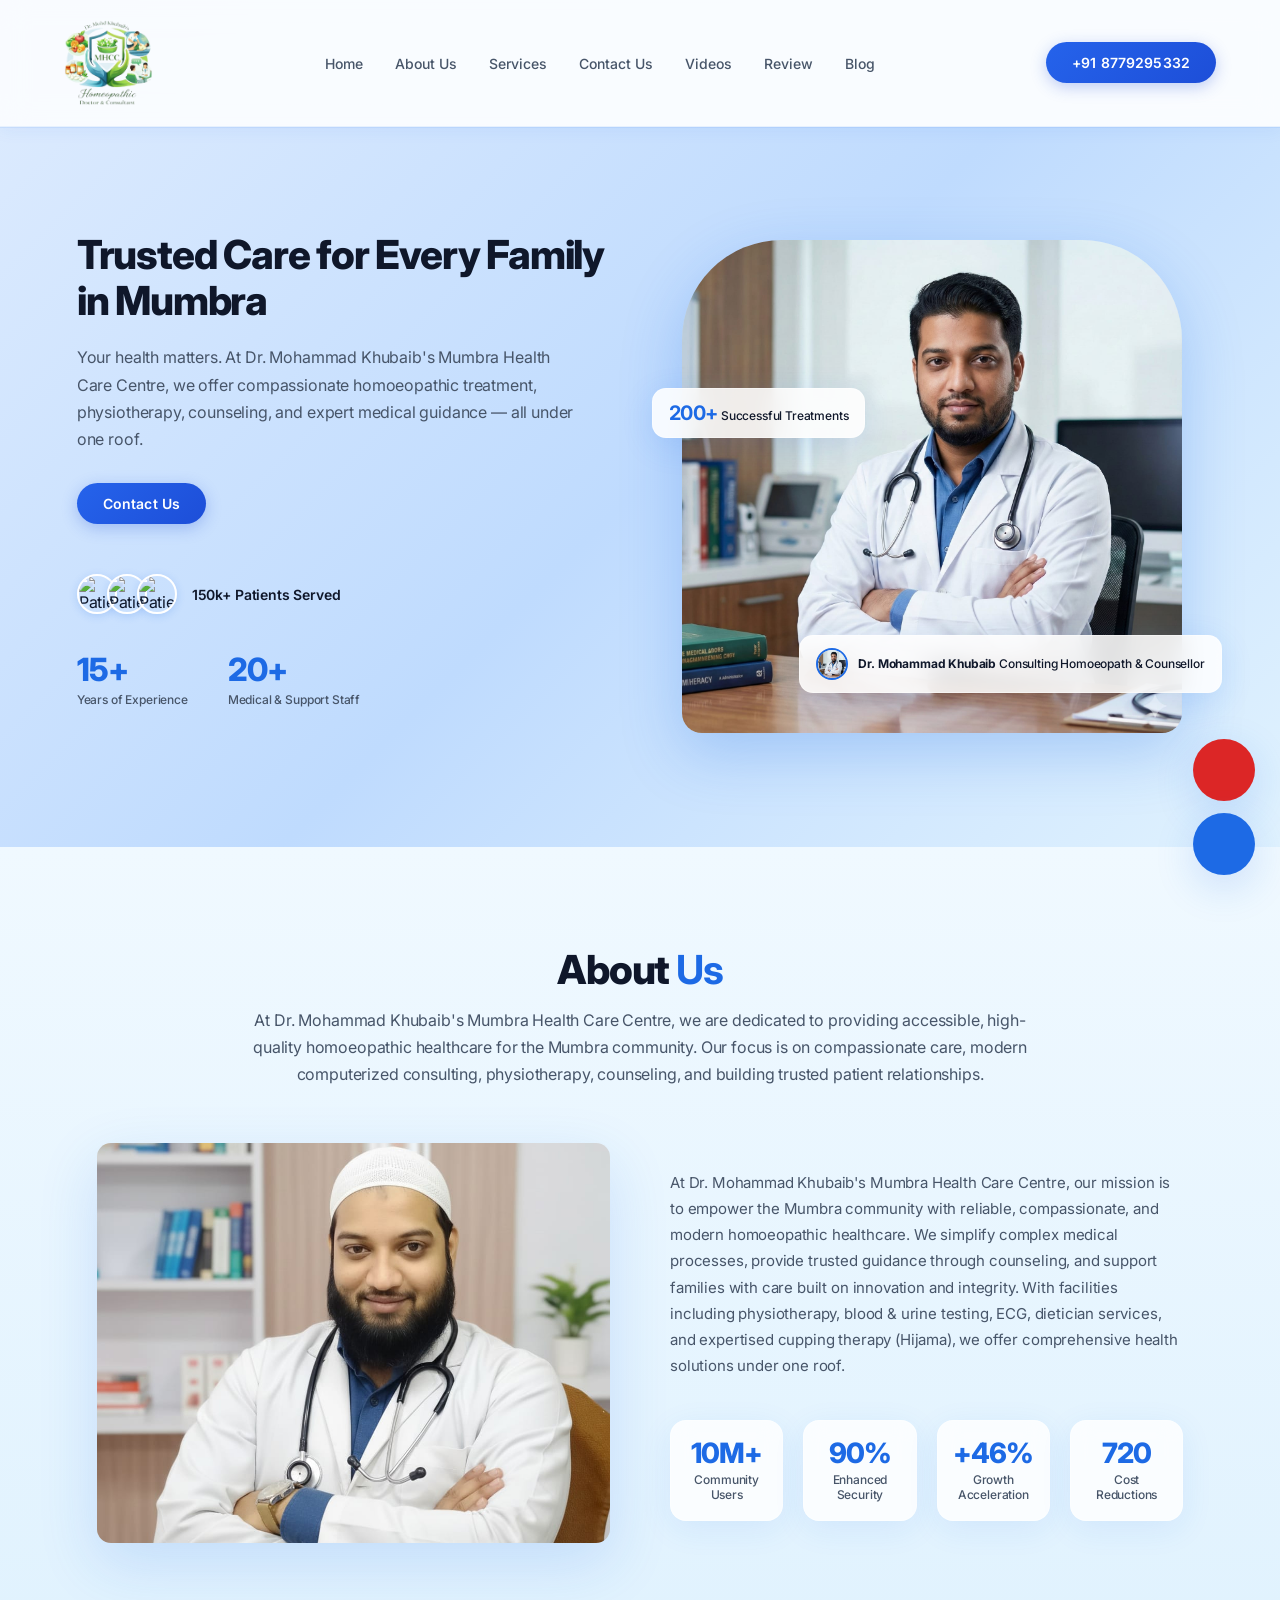
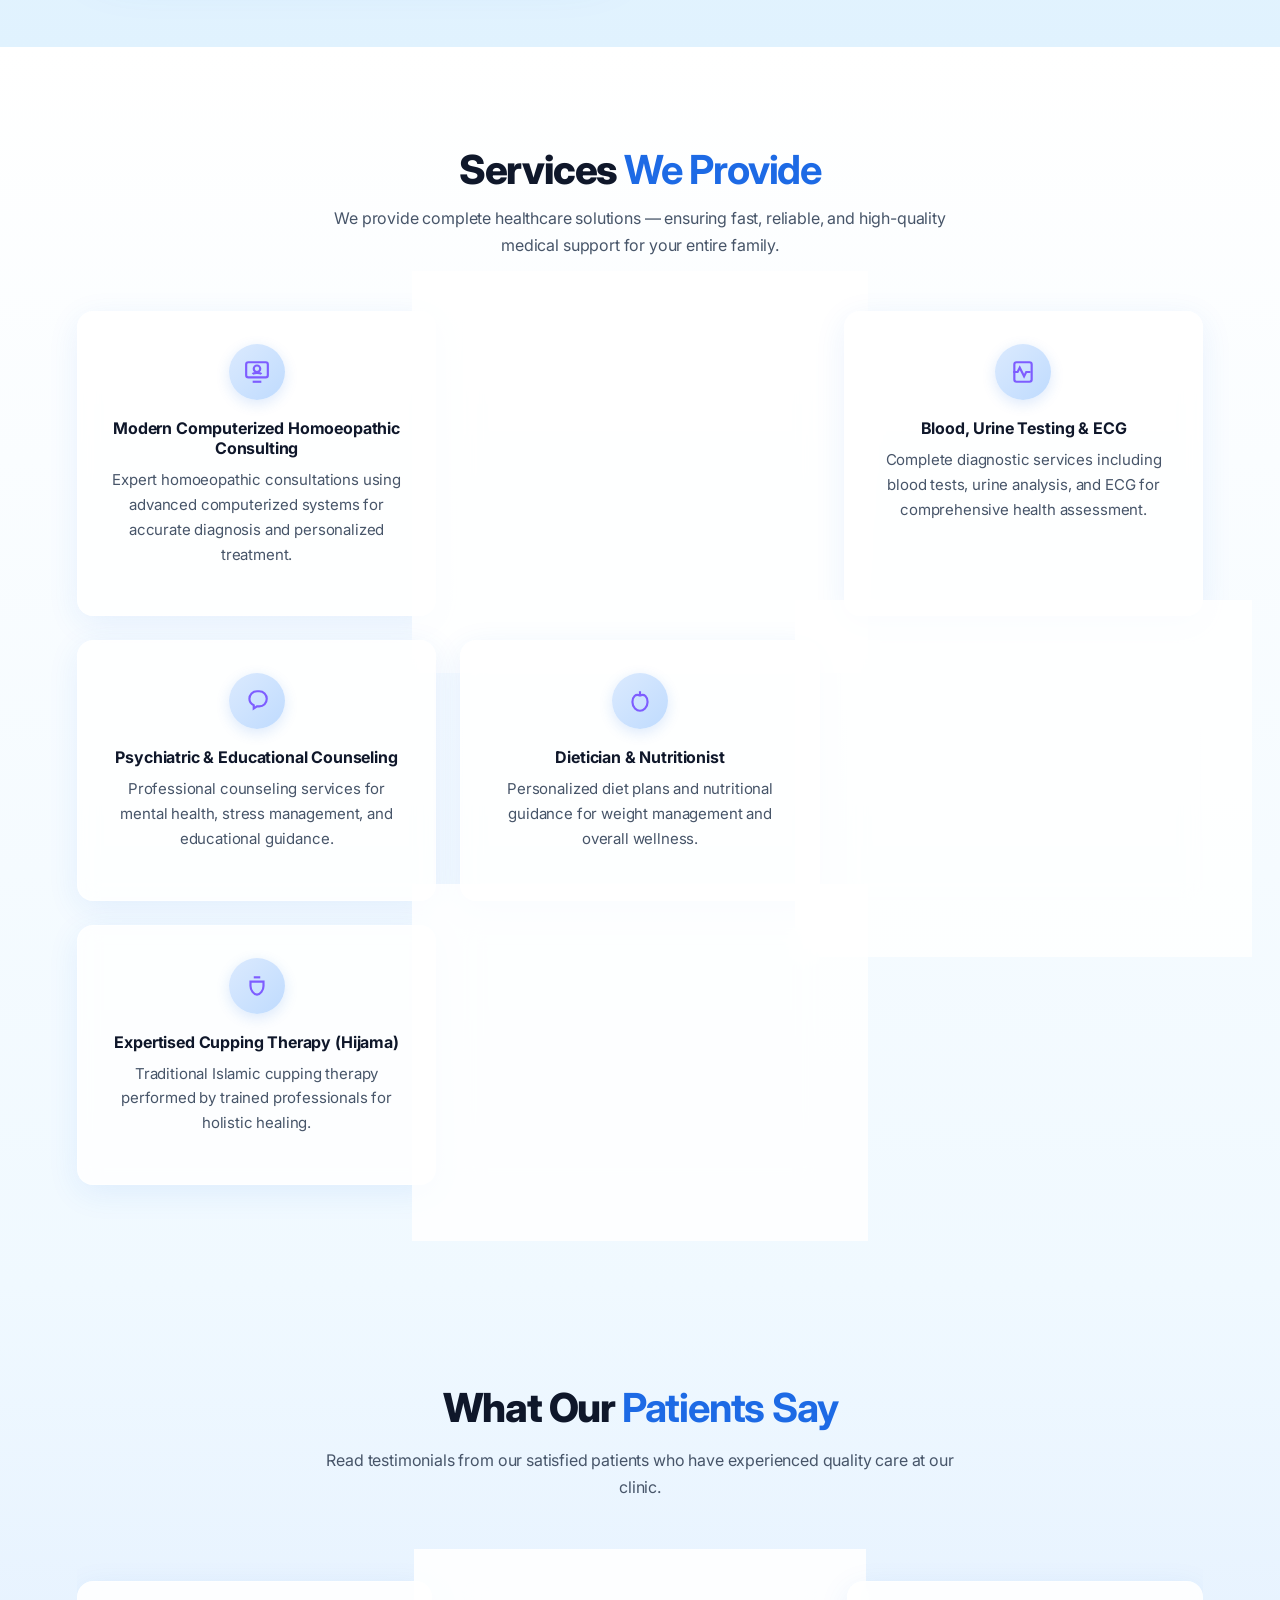
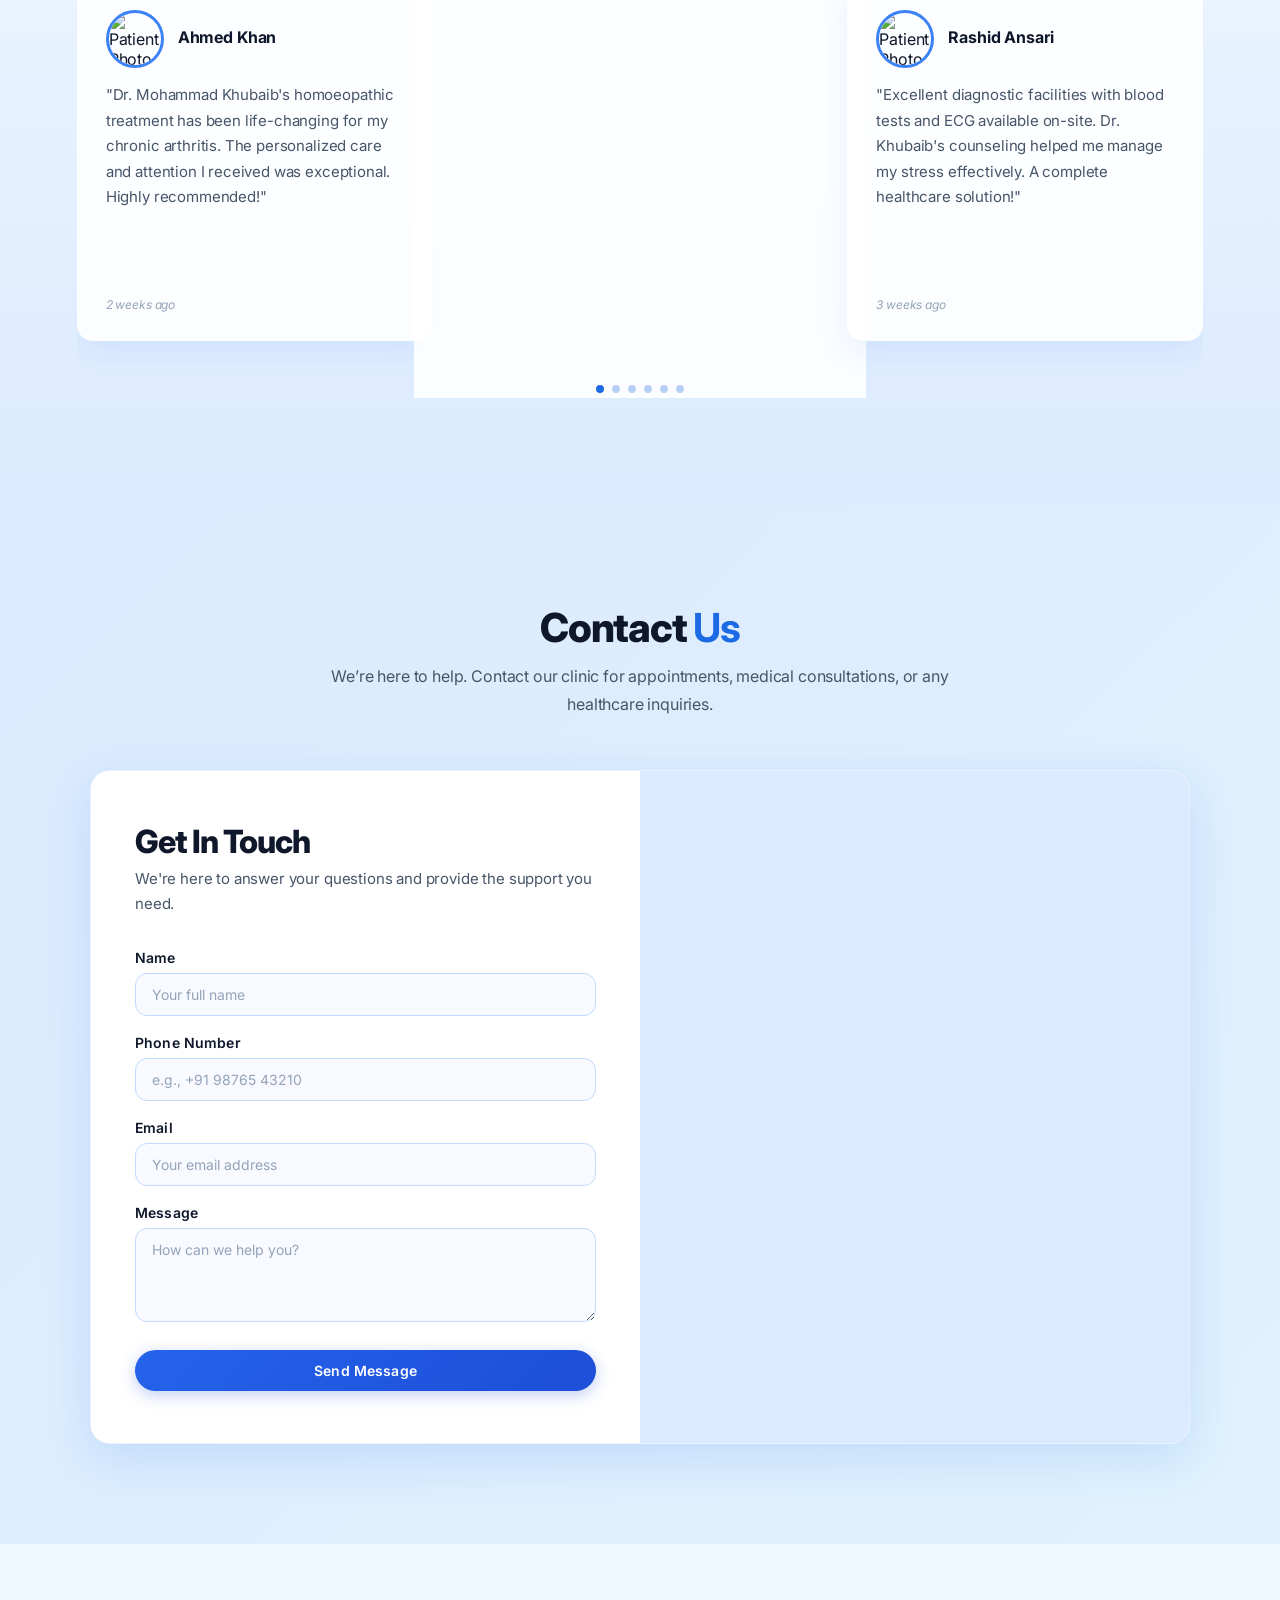
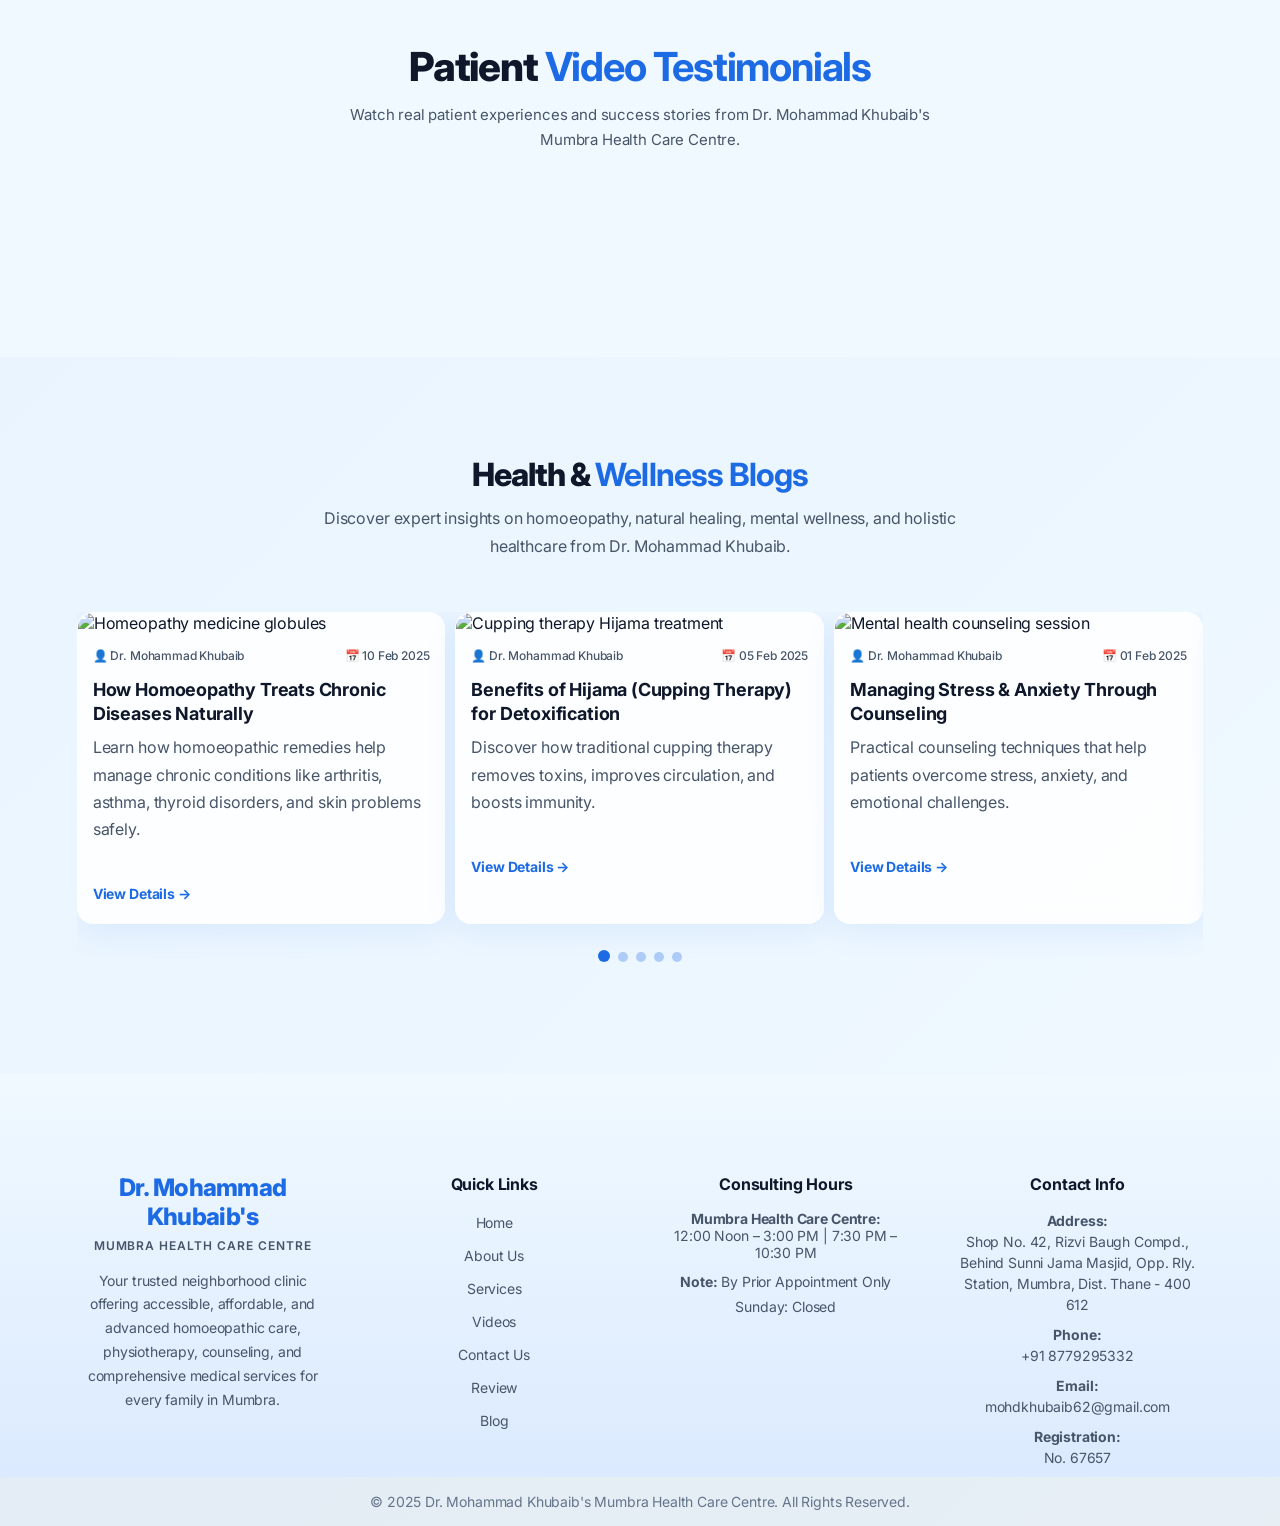
==== commit c0550158: "loader added" ====
--- a/index.html
+++ b/index.html
@@ -31,6 +31,16 @@
   </head>
 
   <body>
+
+    <!-- ================= PAGE LOADER ================= -->
+<!-- ================= PAGE LOADER ================= -->
+<div id="pageLoader">
+  <div class="loader-logo-pop">
+    <img src="./logo_1.png" alt="Logo" />
+  </div>
+</div>
+
+
     <!-- =========================================================
          HEADER / NAVIGATION
     ========================================================= -->
--- a/style.css
+++ b/style.css
@@ -2073,3 +2073,37 @@
 .announcement-content::-webkit-scrollbar {
   display: none; /* Chrome / Safari */
 }
+
+
+/* ==========================================================================
+   PAGE LOADER
+   ========================================================================== */
+#pageLoader {
+  position: fixed;
+  inset: 0;
+  z-index: 99999;
+  background: linear-gradient(135deg, #dbeafe 0%, #bfdbfe 50%, #e0f2fe 100%);
+  display: flex;
+  align-items: center;
+  justify-content: center;
+  transition: opacity 0.5s ease, visibility 0.5s ease;
+}
+
+#pageLoader.hidden {
+  opacity: 0;
+  visibility: hidden;
+  pointer-events: none;
+}
+
+.loader-logo-pop img {
+  width: 110px;
+  height: auto;
+  animation: logoPop 0.7s cubic-bezier(0.34, 1.56, 0.64, 1) forwards;
+  filter: drop-shadow(0 12px 32px rgba(29, 106, 229, 0.35));
+}
+
+@keyframes logoPop {
+  0%   { opacity: 0; transform: scale(0.3); }
+  70%  { opacity: 1; transform: scale(1.12); }
+  100% { opacity: 1; transform: scale(1); }
+}
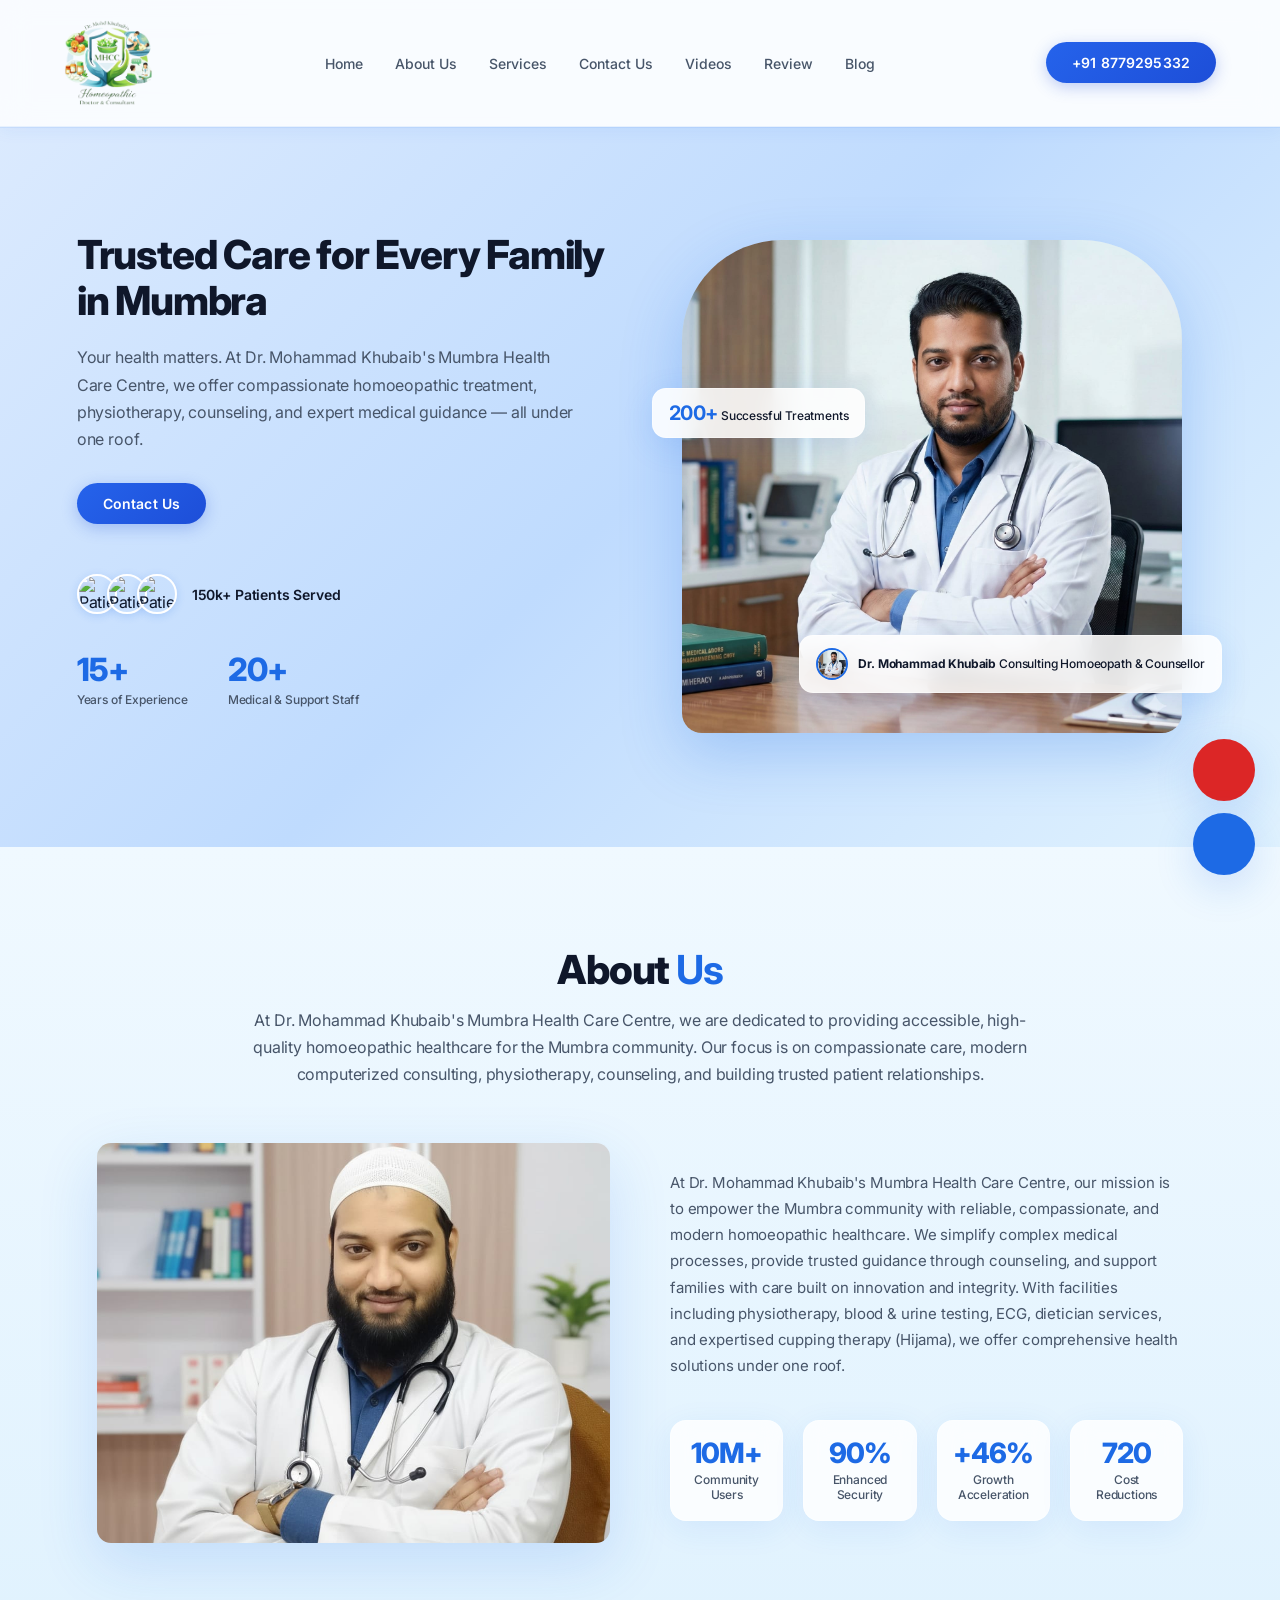
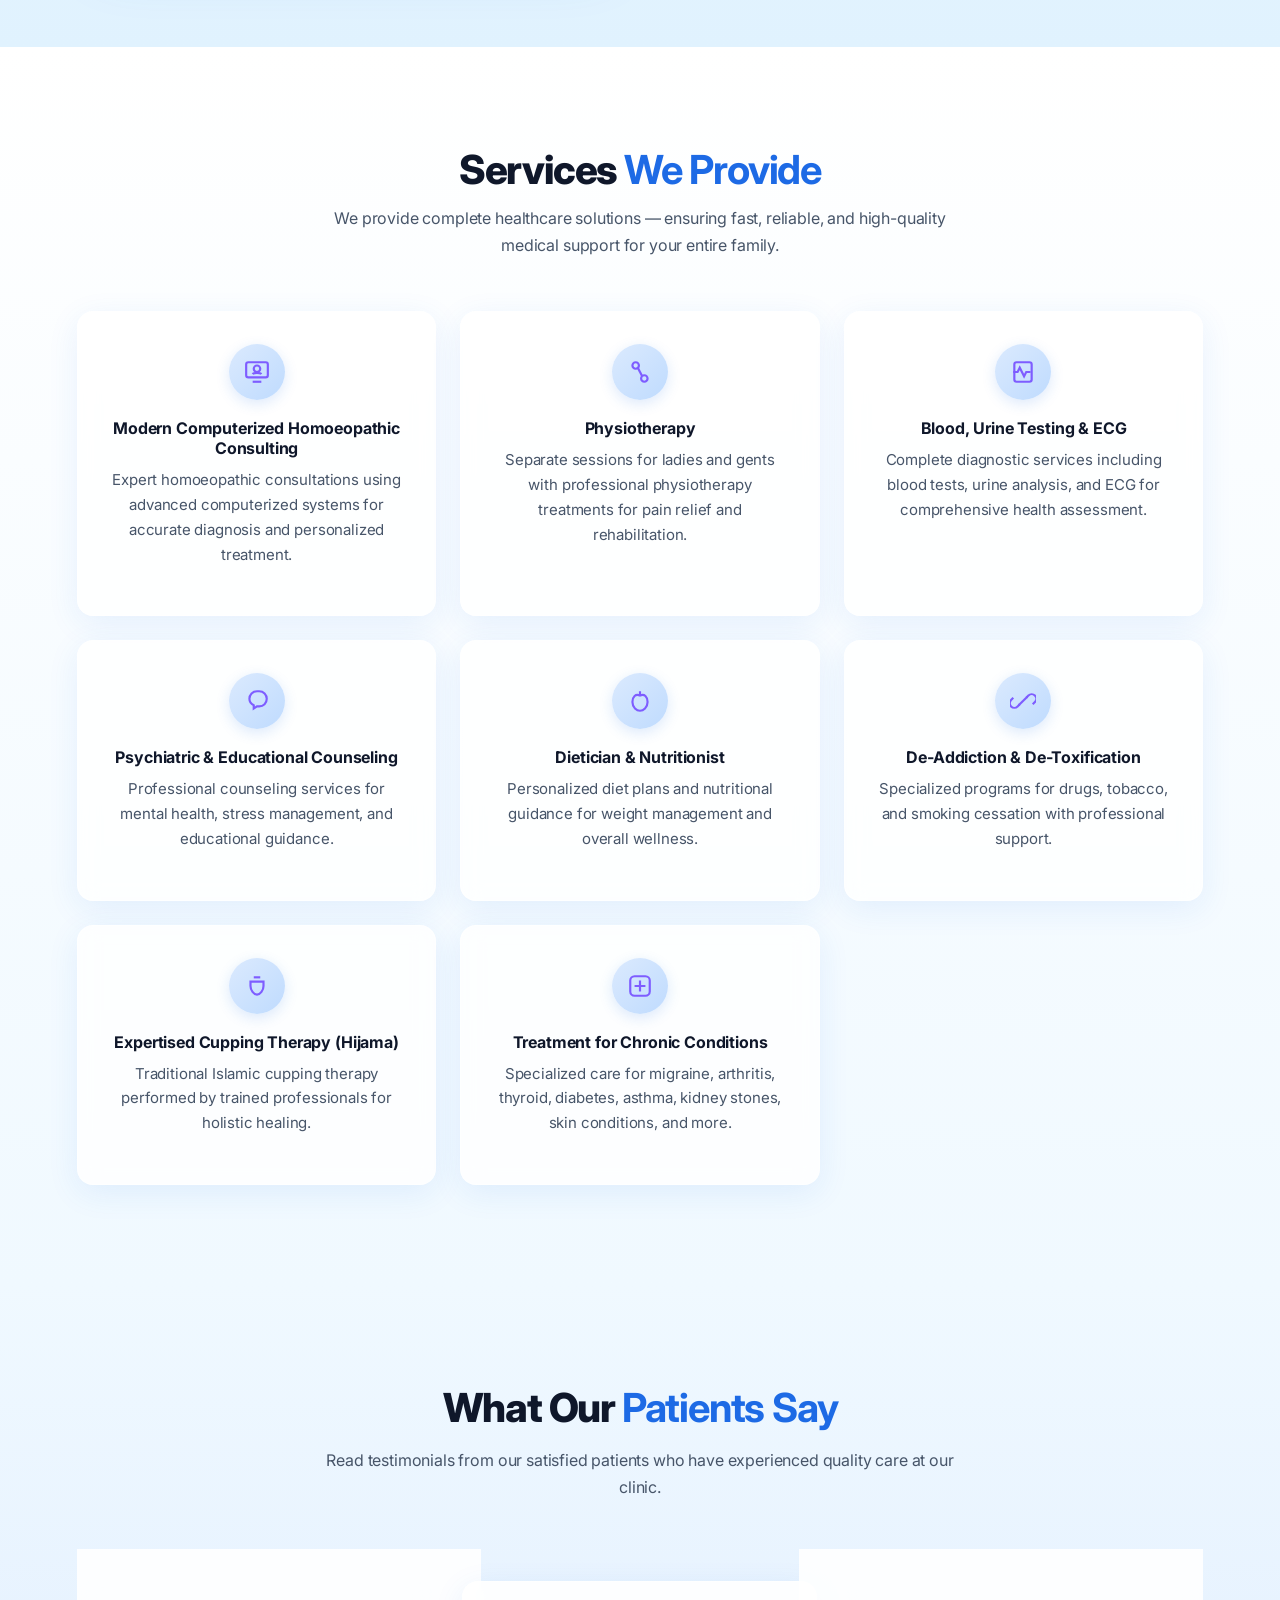
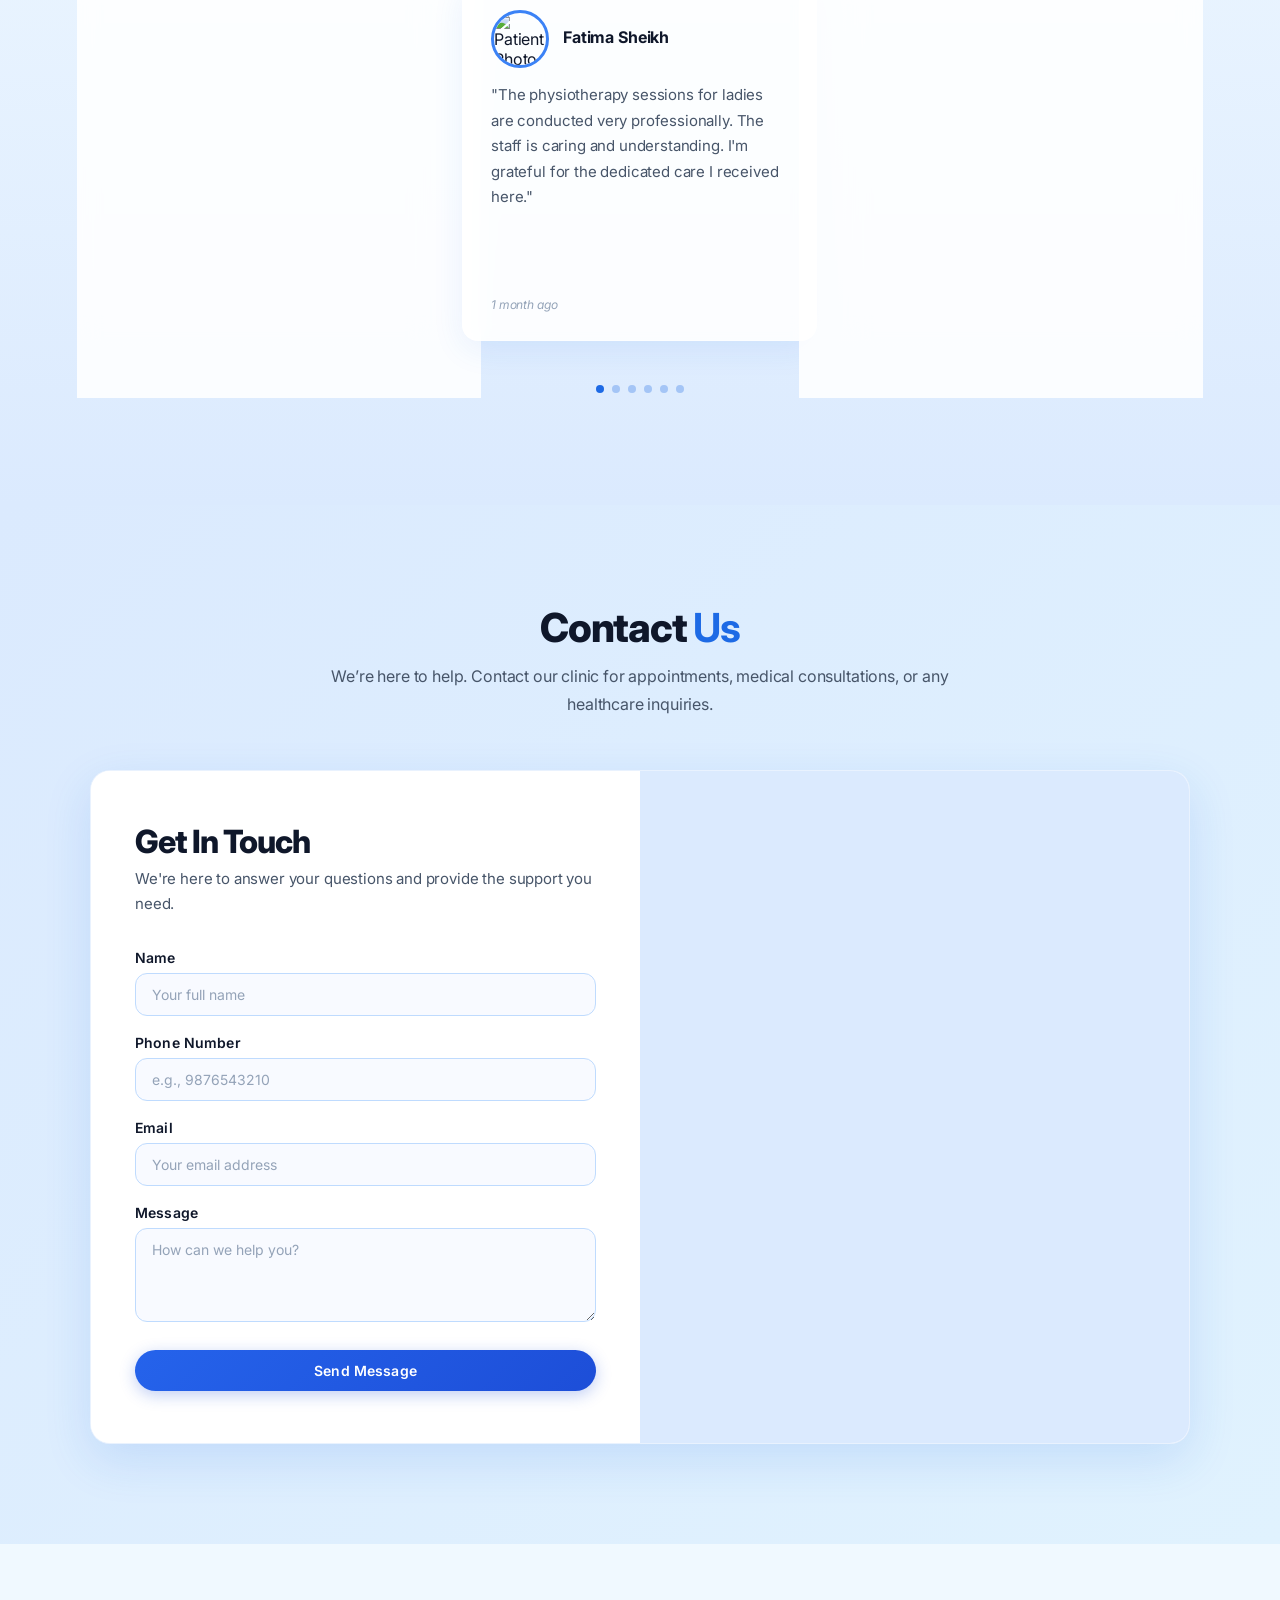
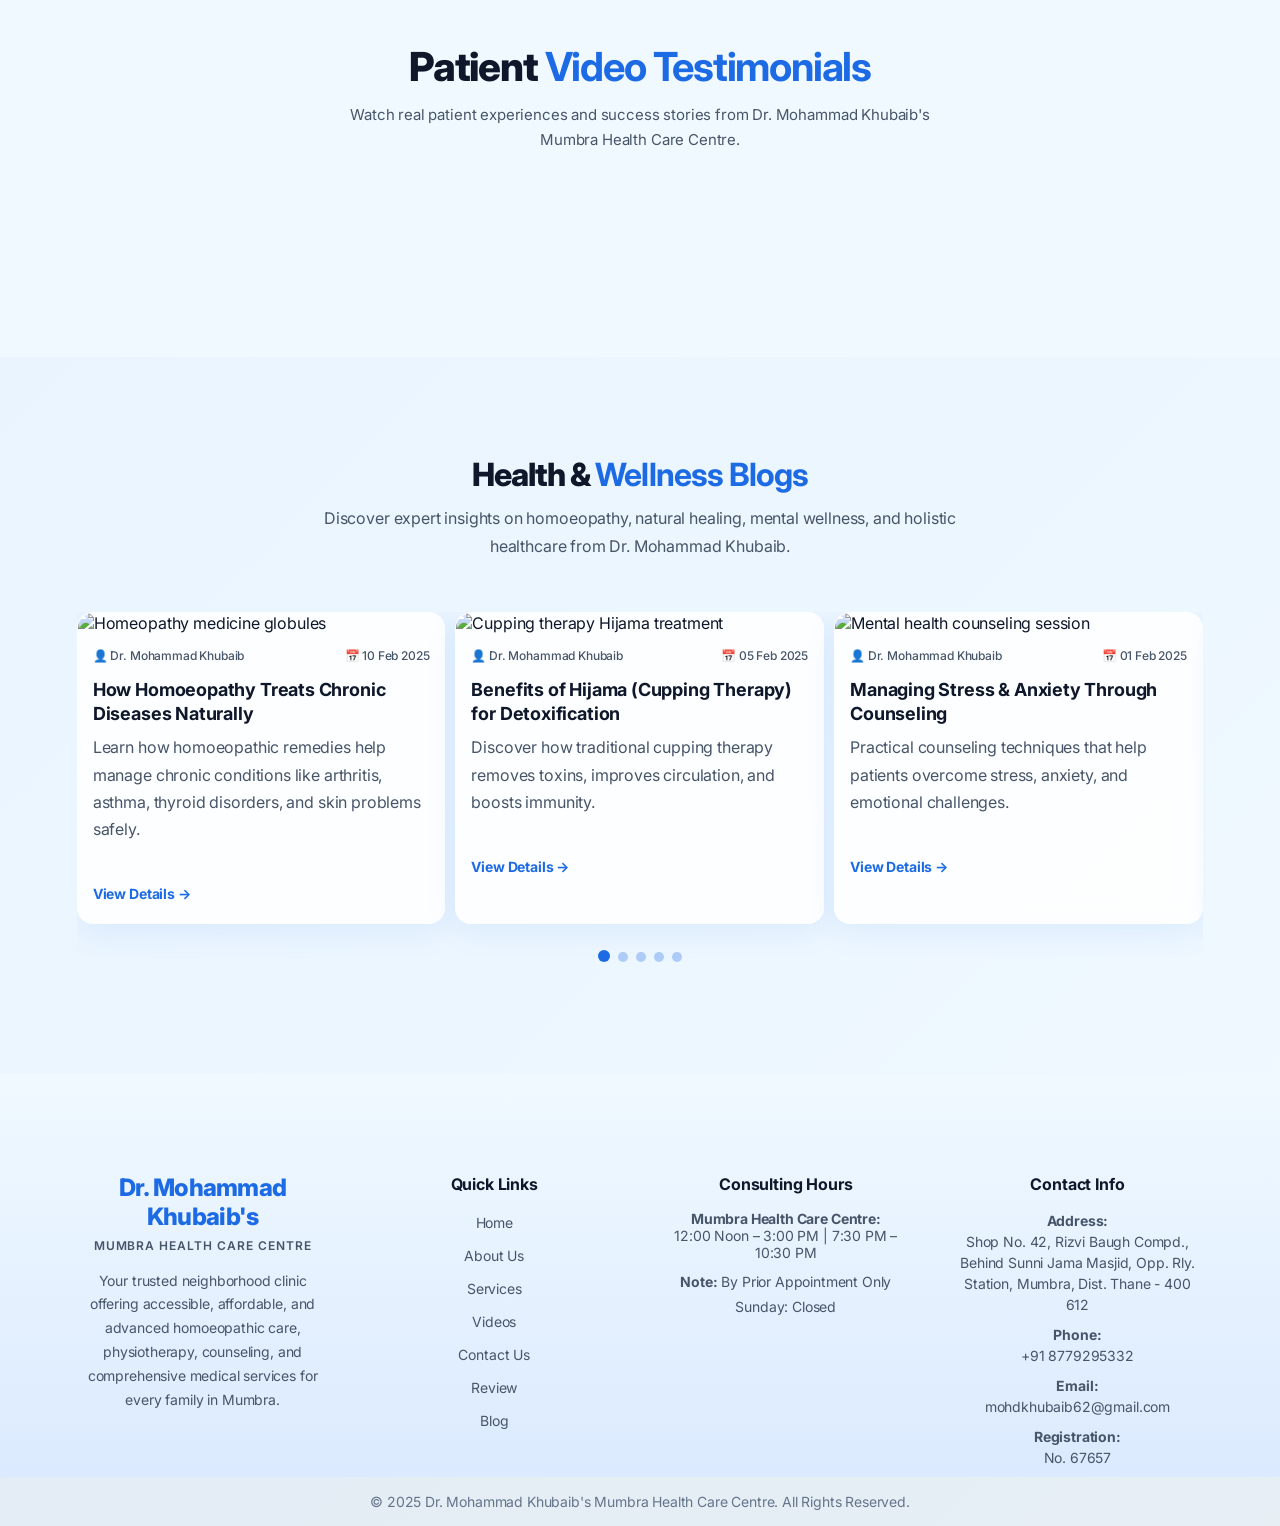
==== commit 17d7cf9c: "fix" ====
--- a/index.html
+++ b/index.html
@@ -31,15 +31,13 @@
   </head>
 
   <body>
-
     <!-- ================= PAGE LOADER ================= -->
-<!-- ================= PAGE LOADER ================= -->
-<div id="pageLoader">
-  <div class="loader-logo-pop">
-    <img src="./logo_1.png" alt="Logo" />
-  </div>
-</div>
-
+    <!-- ================= PAGE LOADER ================= -->
+    <div id="pageLoader">
+      <div class="loader-logo-pop">
+        <img src="./logo_1.png" alt="Logo" />
+      </div>
+    </div>
 
     <!-- =========================================================
          HEADER / NAVIGATION
@@ -660,10 +658,10 @@
       <section class="contact-section" id="contact">
         <div class="section-header">
           <h1>Contact <strong style="color: #1d6ae5">Us</strong></h1>
-           <p>
-    We’re here to help. Contact our clinic for appointments, medical
-    consultations, or any healthcare inquiries.
-  </p>
+          <p>
+            We’re here to help. Contact our clinic for appointments, medical
+            consultations, or any healthcare inquiries.
+          </p>
         </div>
 
         <div class="contact-container">
@@ -678,34 +676,82 @@
             <form id="contactForm" class="form">
               <div class="form-group">
                 <label for="contact-name">Name</label>
+                <!-- <input
+                  type="text"
+                  id="contact-name"
+                  name="name"
+                  placeholder="Your full name"
+                  required
+                /> -->
                 <input
                   type="text"
                   id="contact-name"
                   name="name"
                   placeholder="Your full name"
                   required
+                  minlength="2"
+                  maxlength="50"
+                  pattern="^[A-Za-z\s]+$"
+                  oninput="
+                    this.value = this.value.replace(/[^A-Za-z\s]/g, '');
+                    this.setCustomValidity('');
+                  "
+                  oninvalid="
+                    this.setCustomValidity('Name should contain only letters')
+                  "
                 />
               </div>
 
               <div class="form-group">
                 <label for="contact-phone">Phone Number</label>
-                <input
+                <!-- <input
                   type="tel"
                   id="contact-phone"
                   name="phone"
                   placeholder="e.g., +91 98765 43210"
                   required
+                /> -->
+
+                <input
+                  type="tel"
+                  id="contact-phone"
+                  name="phone"
+                  placeholder="e.g., 9876543210"
+                  required
+                  pattern="[0-9]{10}"
+                  maxlength="10"
+                  inputmode="numeric"
+                  oninput="
+                    this.value = this.value.replace(/[^0-9]/g, '');
+                    this.setCustomValidity('');
+                  "
+                  oninvalid="
+                    this.setCustomValidity('Enter valid 10 digit phone number')
+                  "
                 />
               </div>
 
               <div class="form-group">
                 <label for="contact-email">Email</label>
+                <!-- <input
+                  type="email"
+                  id="contact-email"
+                  name="email"
+                  placeholder="Your email address"
+                  required
+                /> -->
+
                 <input
                   type="email"
                   id="contact-email"
                   name="email"
                   placeholder="Your email address"
                   required
+                  pattern="^[^\s@]+@[^\s@]+\.[^\s@]{2,}$"
+                  oninput="this.setCustomValidity('')"
+                  oninvalid="
+                    this.setCustomValidity('Please enter a valid email address')
+                  "
                 />
               </div>
 
@@ -979,8 +1025,7 @@
       </div>
     </main>
 
-
-      <!-- ======================  Footer Section ====================== -->
+    <!-- ======================  Footer Section ====================== -->
     <div>
       <footer class="main-footer">
         <div class="footer-container">
--- a/style.css
+++ b/style.css
@@ -2087,6 +2087,7 @@
   align-items: center;
   justify-content: center;
   transition: opacity 0.5s ease, visibility 0.5s ease;
+  overflow: hidden; /* yeh add karo */
 }
 
 #pageLoader.hidden {
@@ -2106,4 +2107,33 @@
   0%   { opacity: 0; transform: scale(0.3); }
   70%  { opacity: 1; transform: scale(1.12); }
   100% { opacity: 1; transform: scale(1); }
+}
+
+
+.toast {
+  position: fixed;
+  bottom: 30px;
+  right: 30px;
+  background: #333;
+  color: #fff;
+  padding: 12px 18px;
+  border-radius: 6px;
+  opacity: 0;
+  transform: translateY(20px);
+  transition: all 0.3s ease;
+  z-index: 9999;
+  font-size: 14px;
+}
+
+.toast.show {
+  opacity: 1;
+  transform: translateY(0);
+}
+
+.toast.success {
+  background: #28a745;
+}
+
+.toast.error {
+  background: #dc3545;
 }
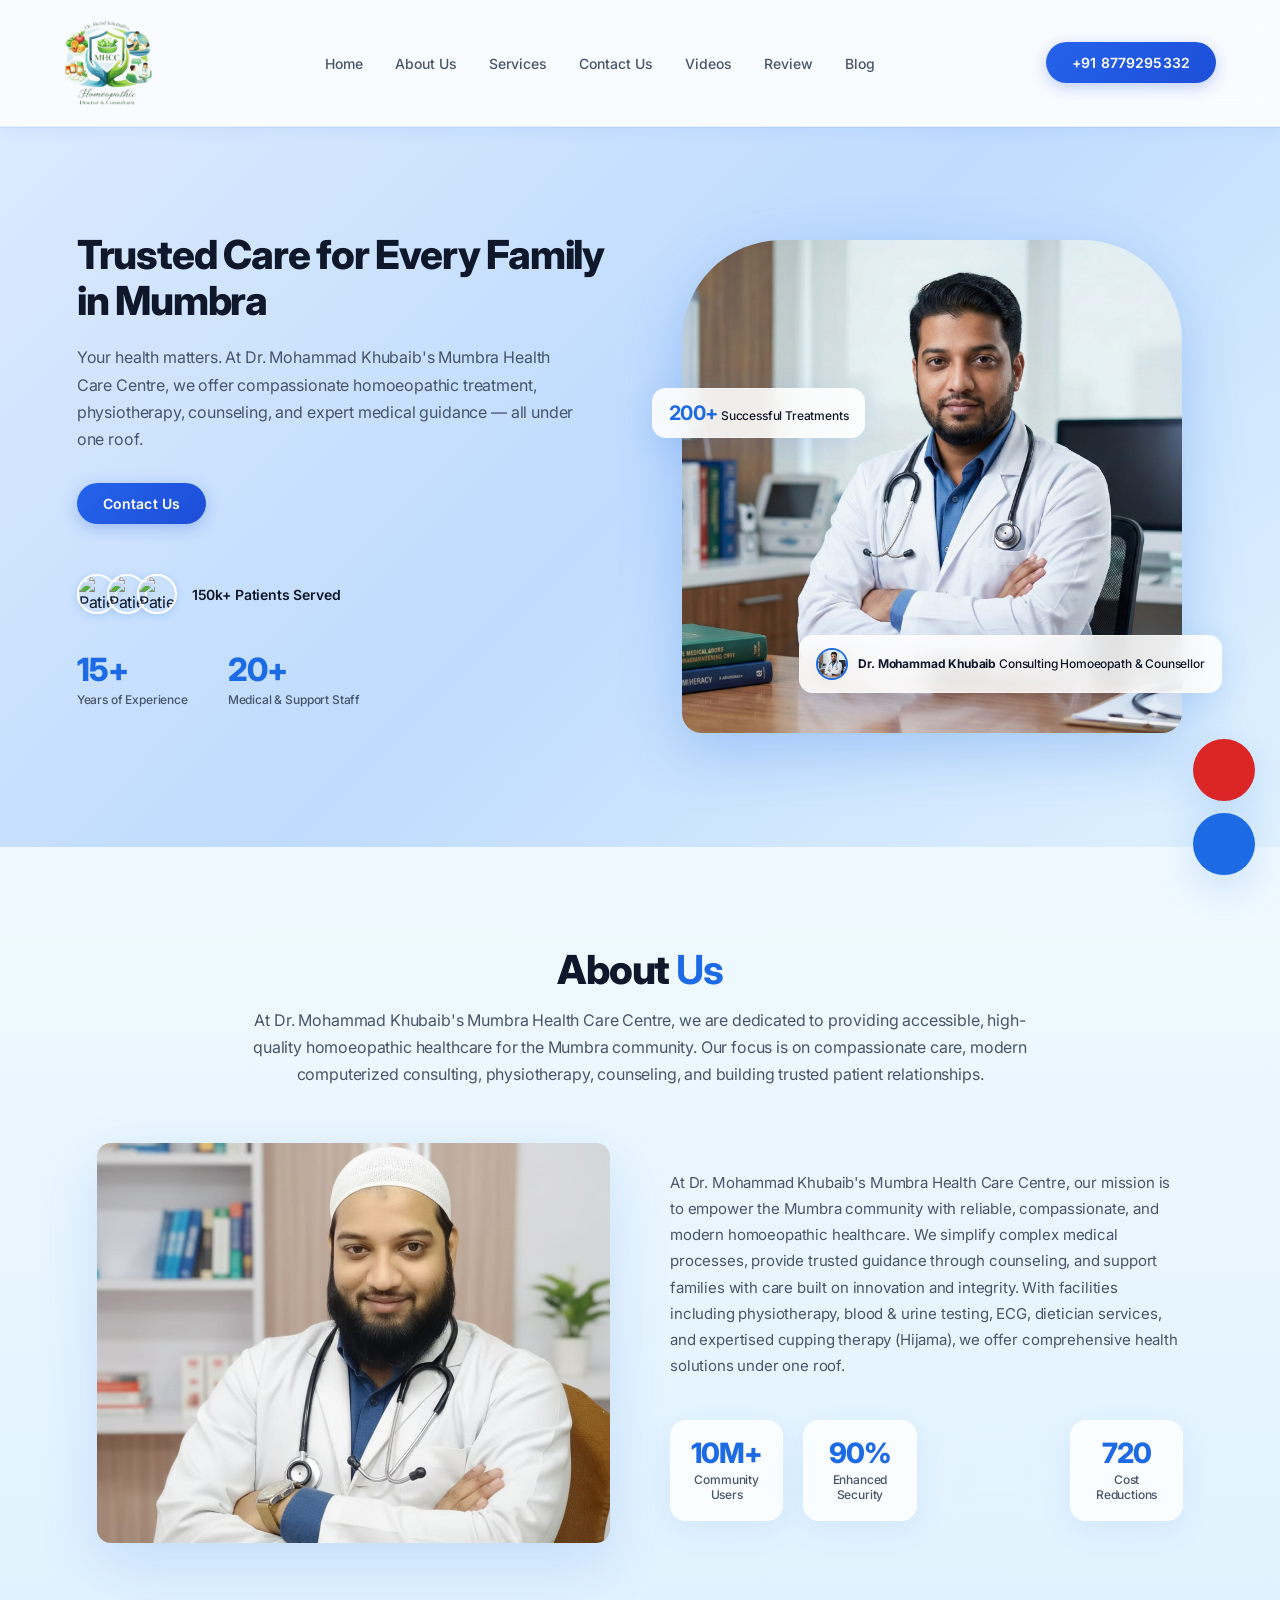
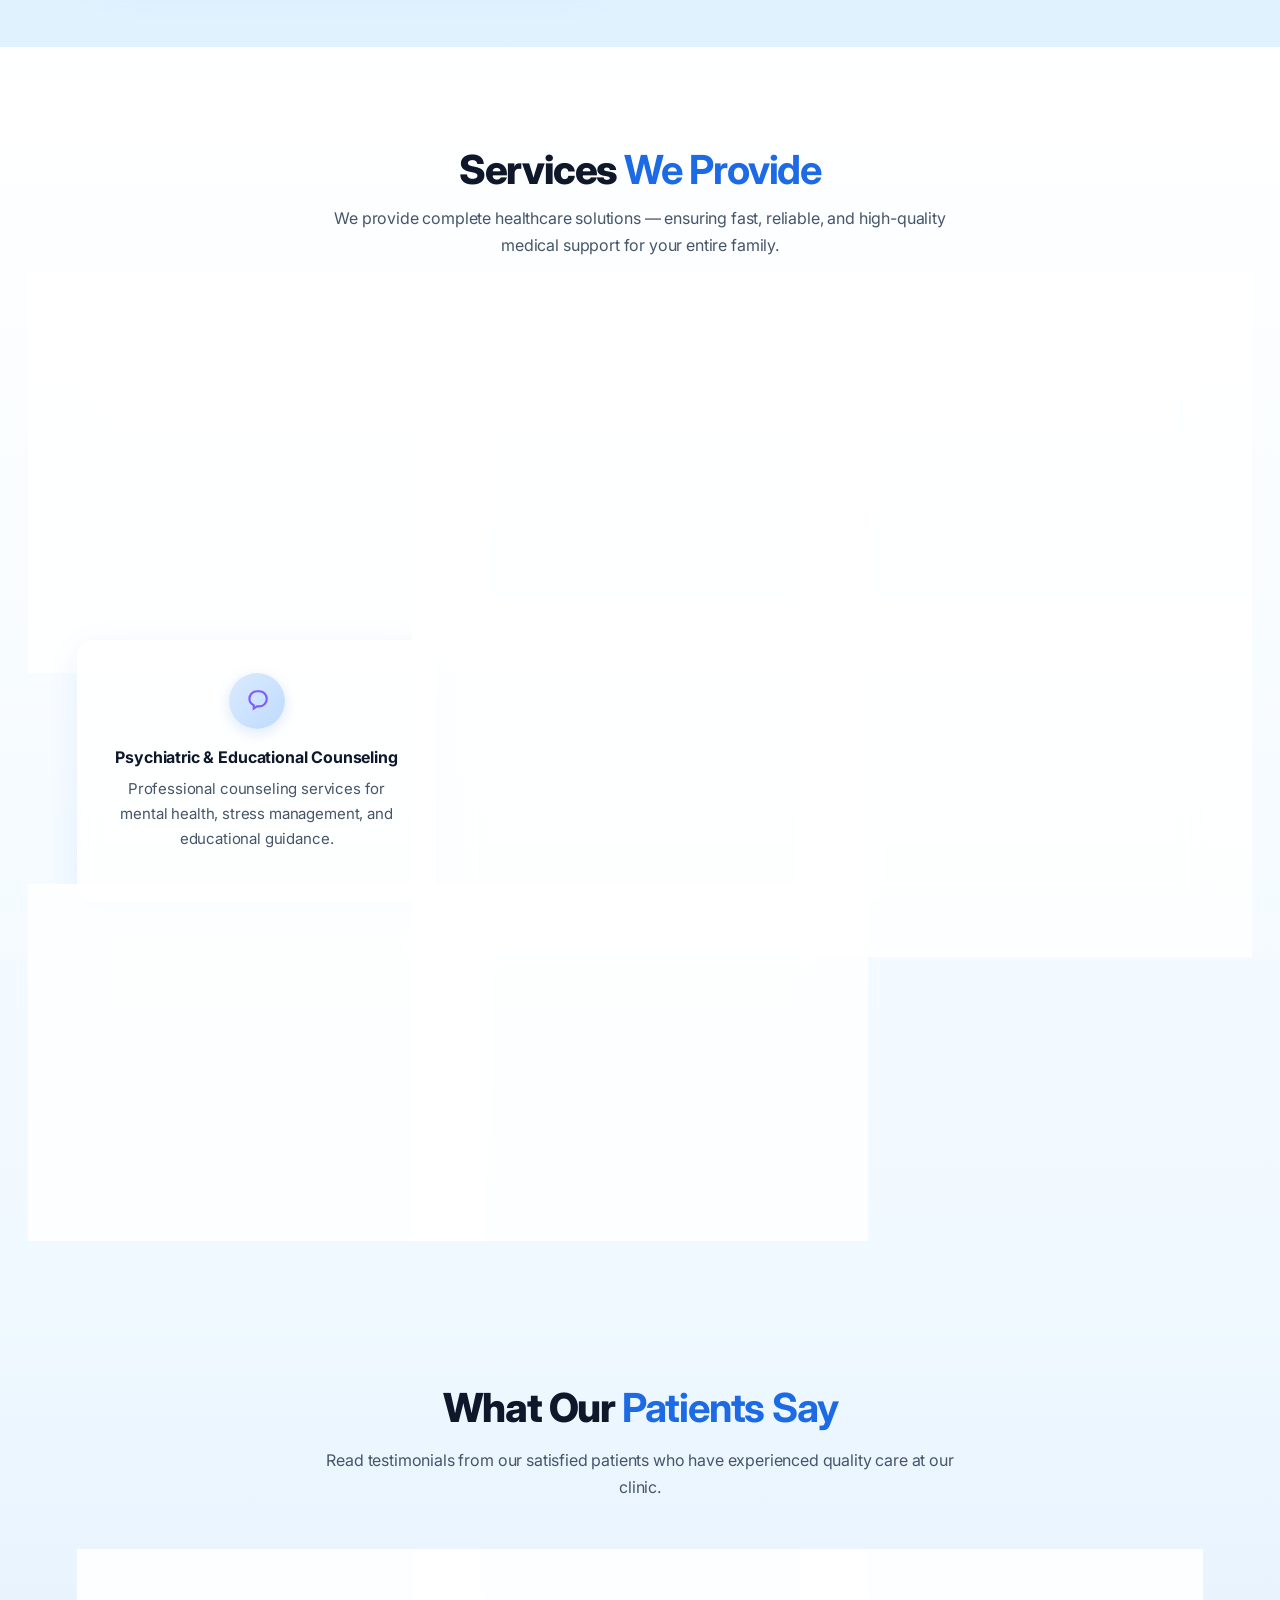
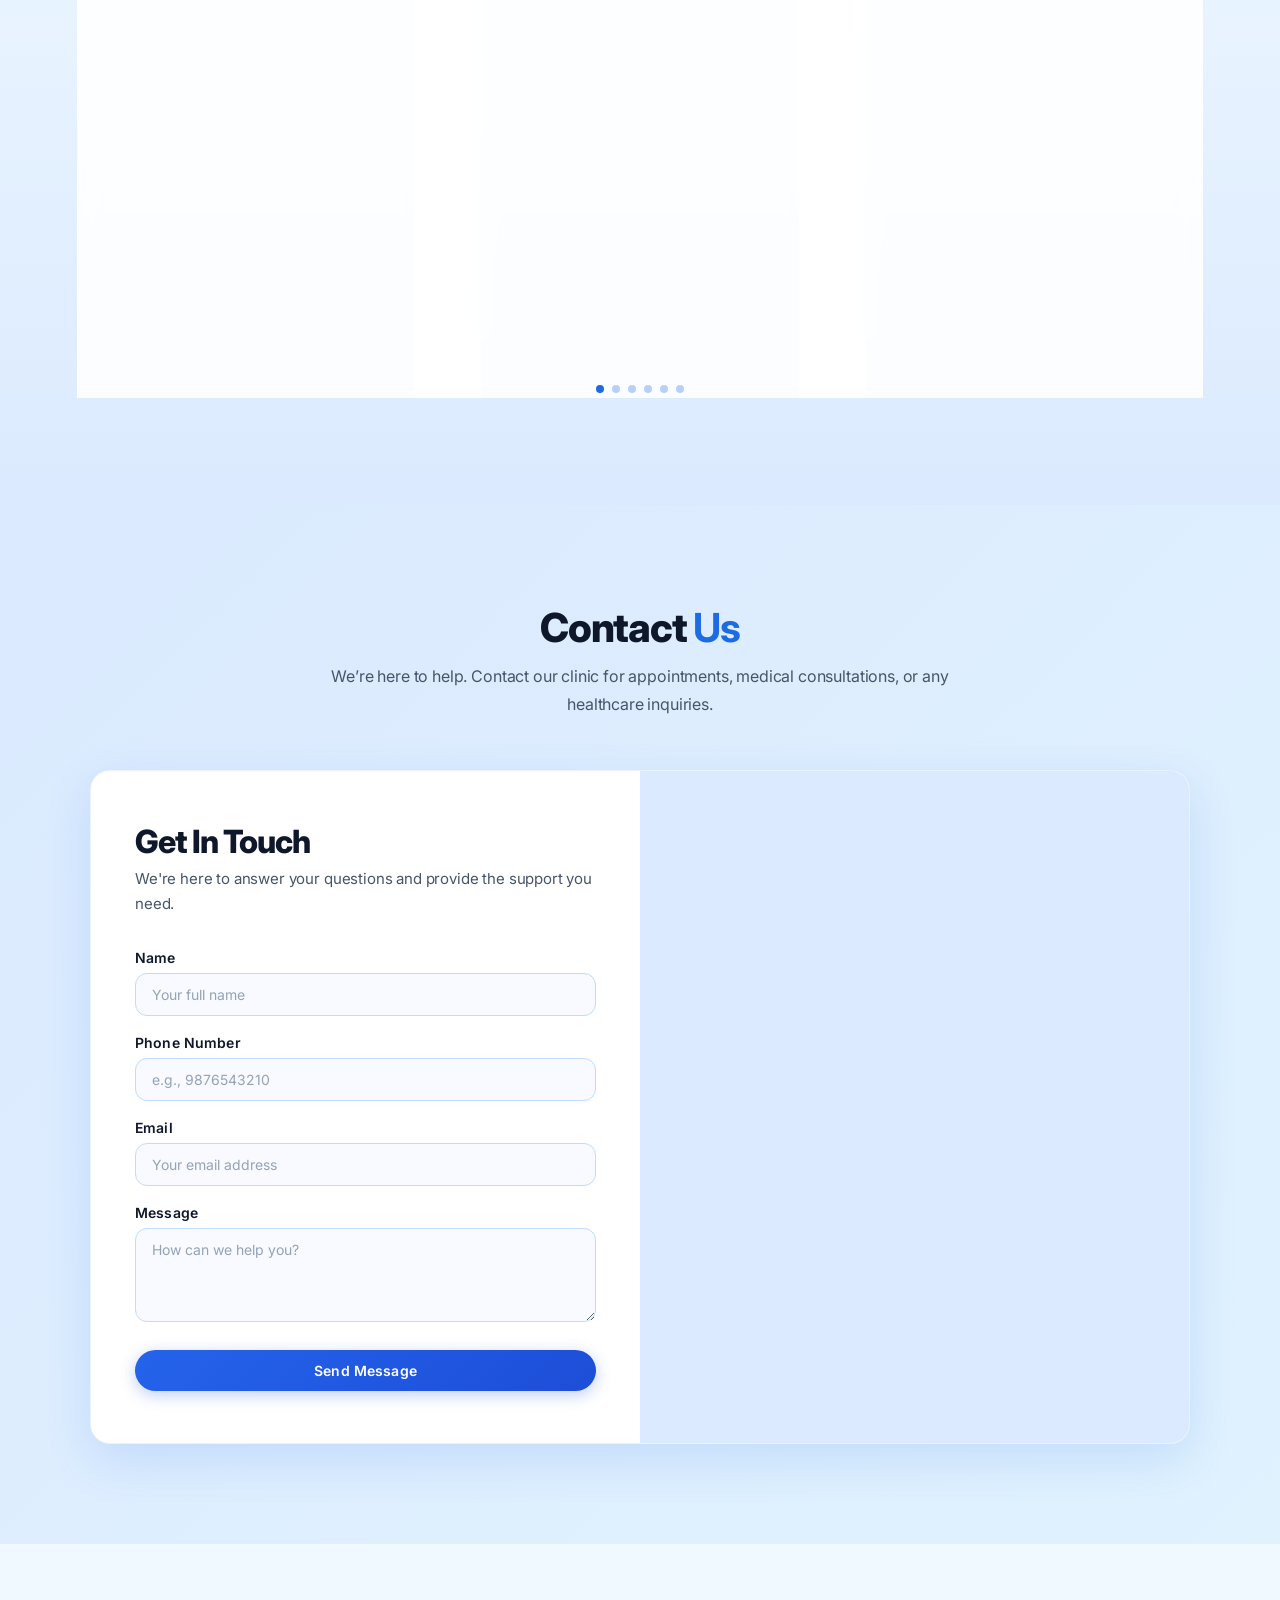
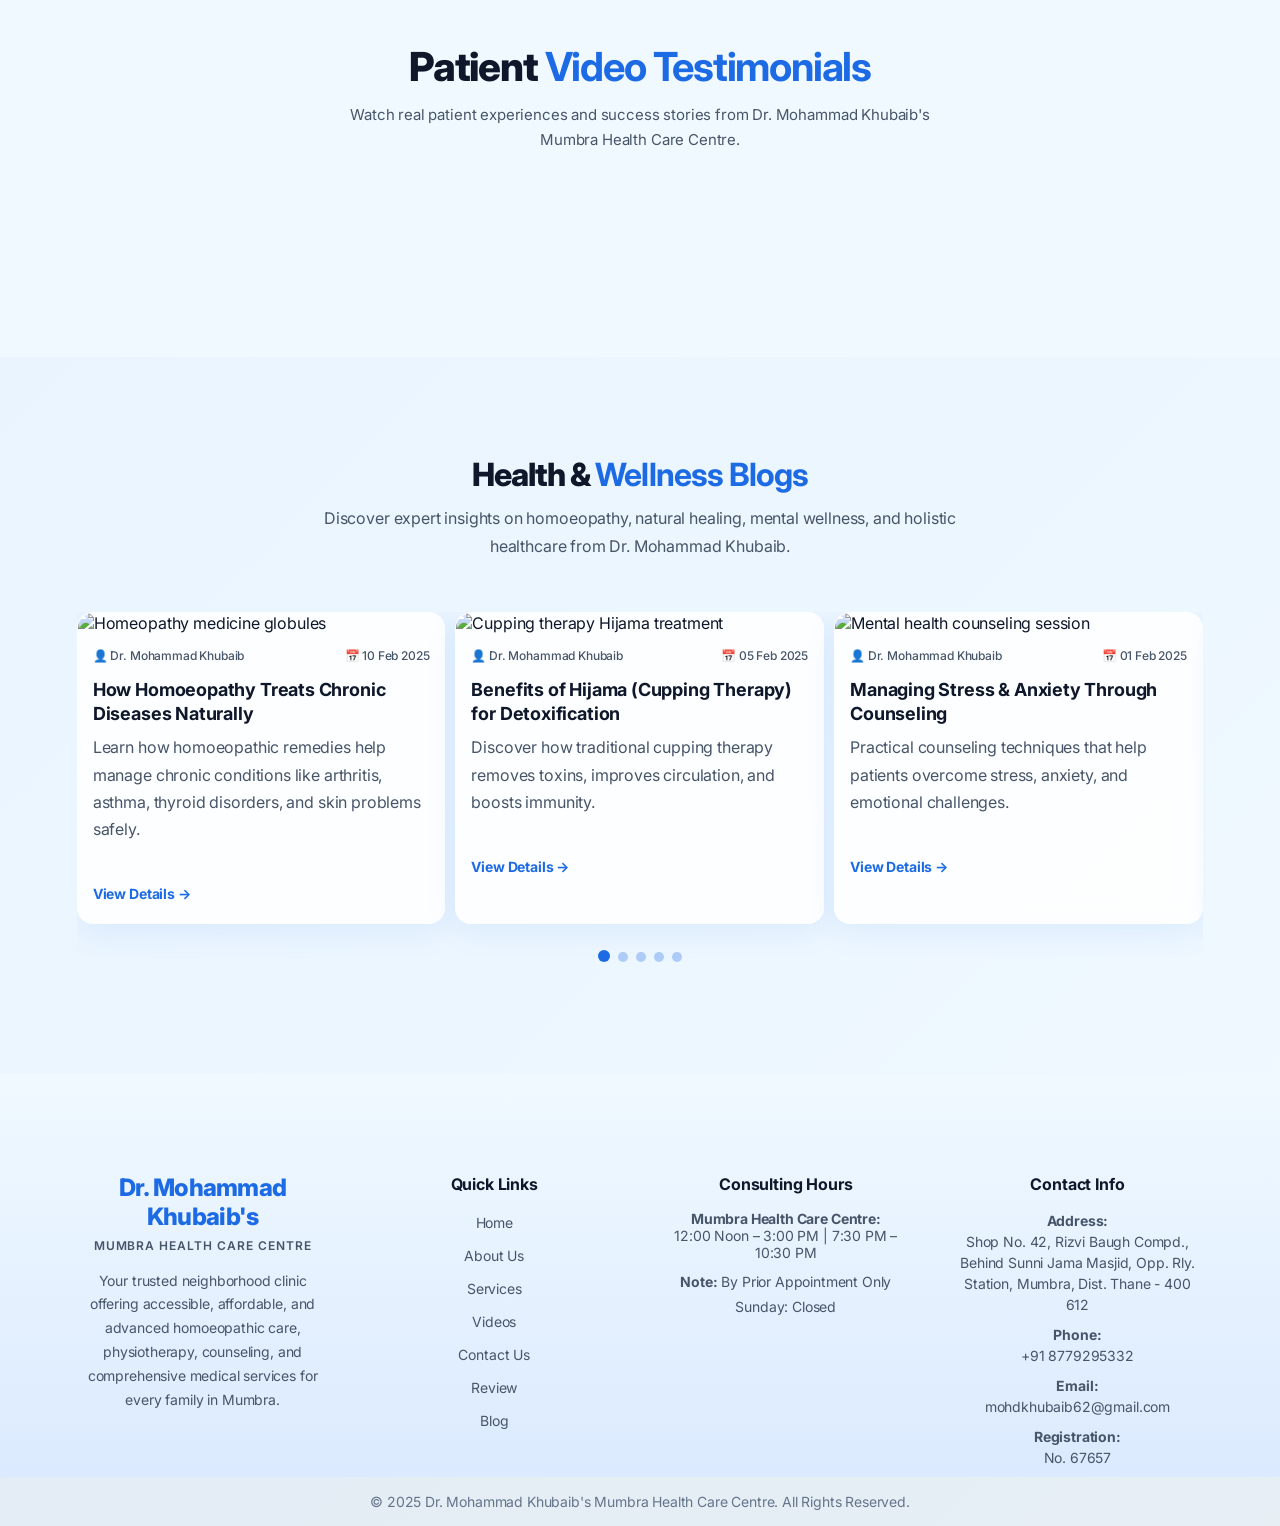
==== commit 2c0da965: "fix" ====
--- a/index.html
+++ b/index.html
@@ -28,6 +28,13 @@
 
     <!-- Stylesheet -->
     <link rel="stylesheet" href="style.css" />
+    <!-- Favicon -->
+    <link
+      rel="icon"
+      type="image/png"
+      sizes="32x32"
+      href="./fav-removebg-preview.png"
+    />
   </head>
 
   <body>
@@ -1149,7 +1156,7 @@
 
     <!-- PDF DOWNLOAD FLOAT BUTTON -->
     <a
-      href="assets/clinic-announcement.pdf"
+      href="./download.jpeg"
       download
       class="pdf-float-btn"
       title="Download Announcement PDF"
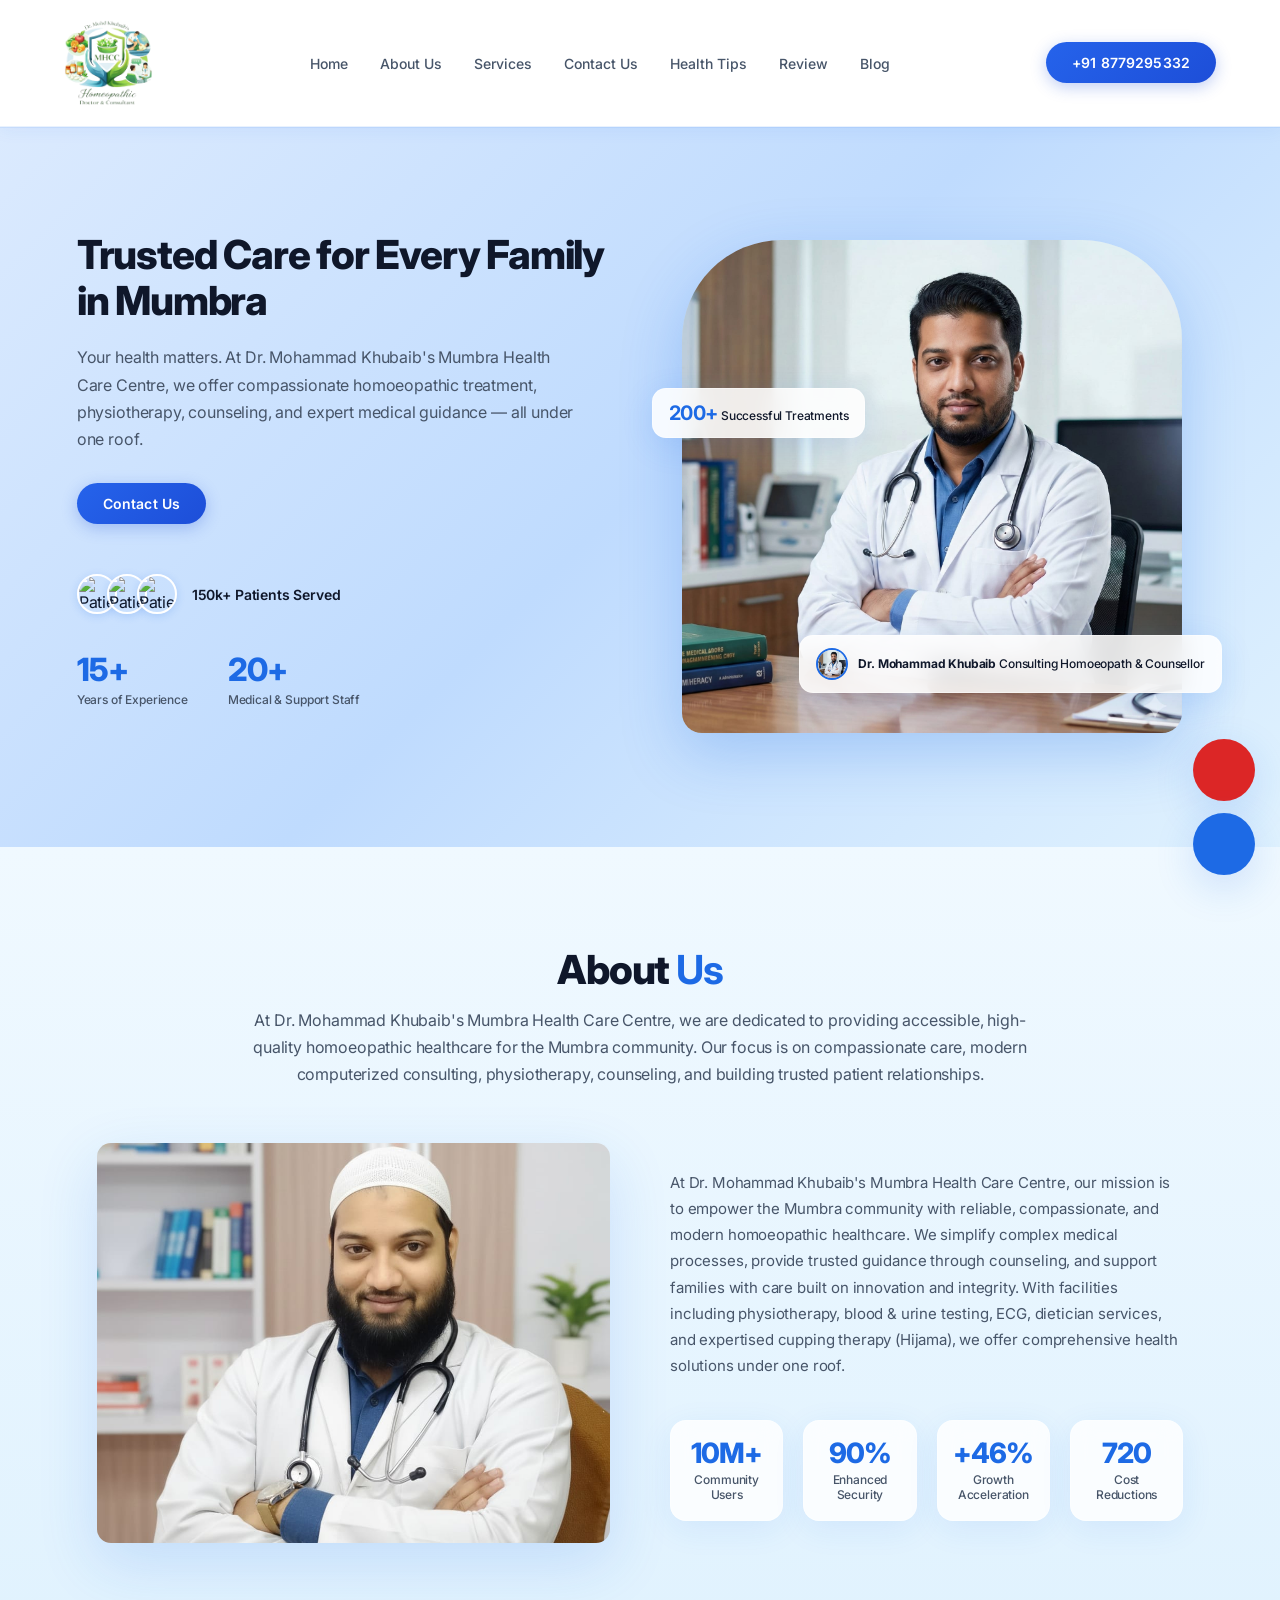
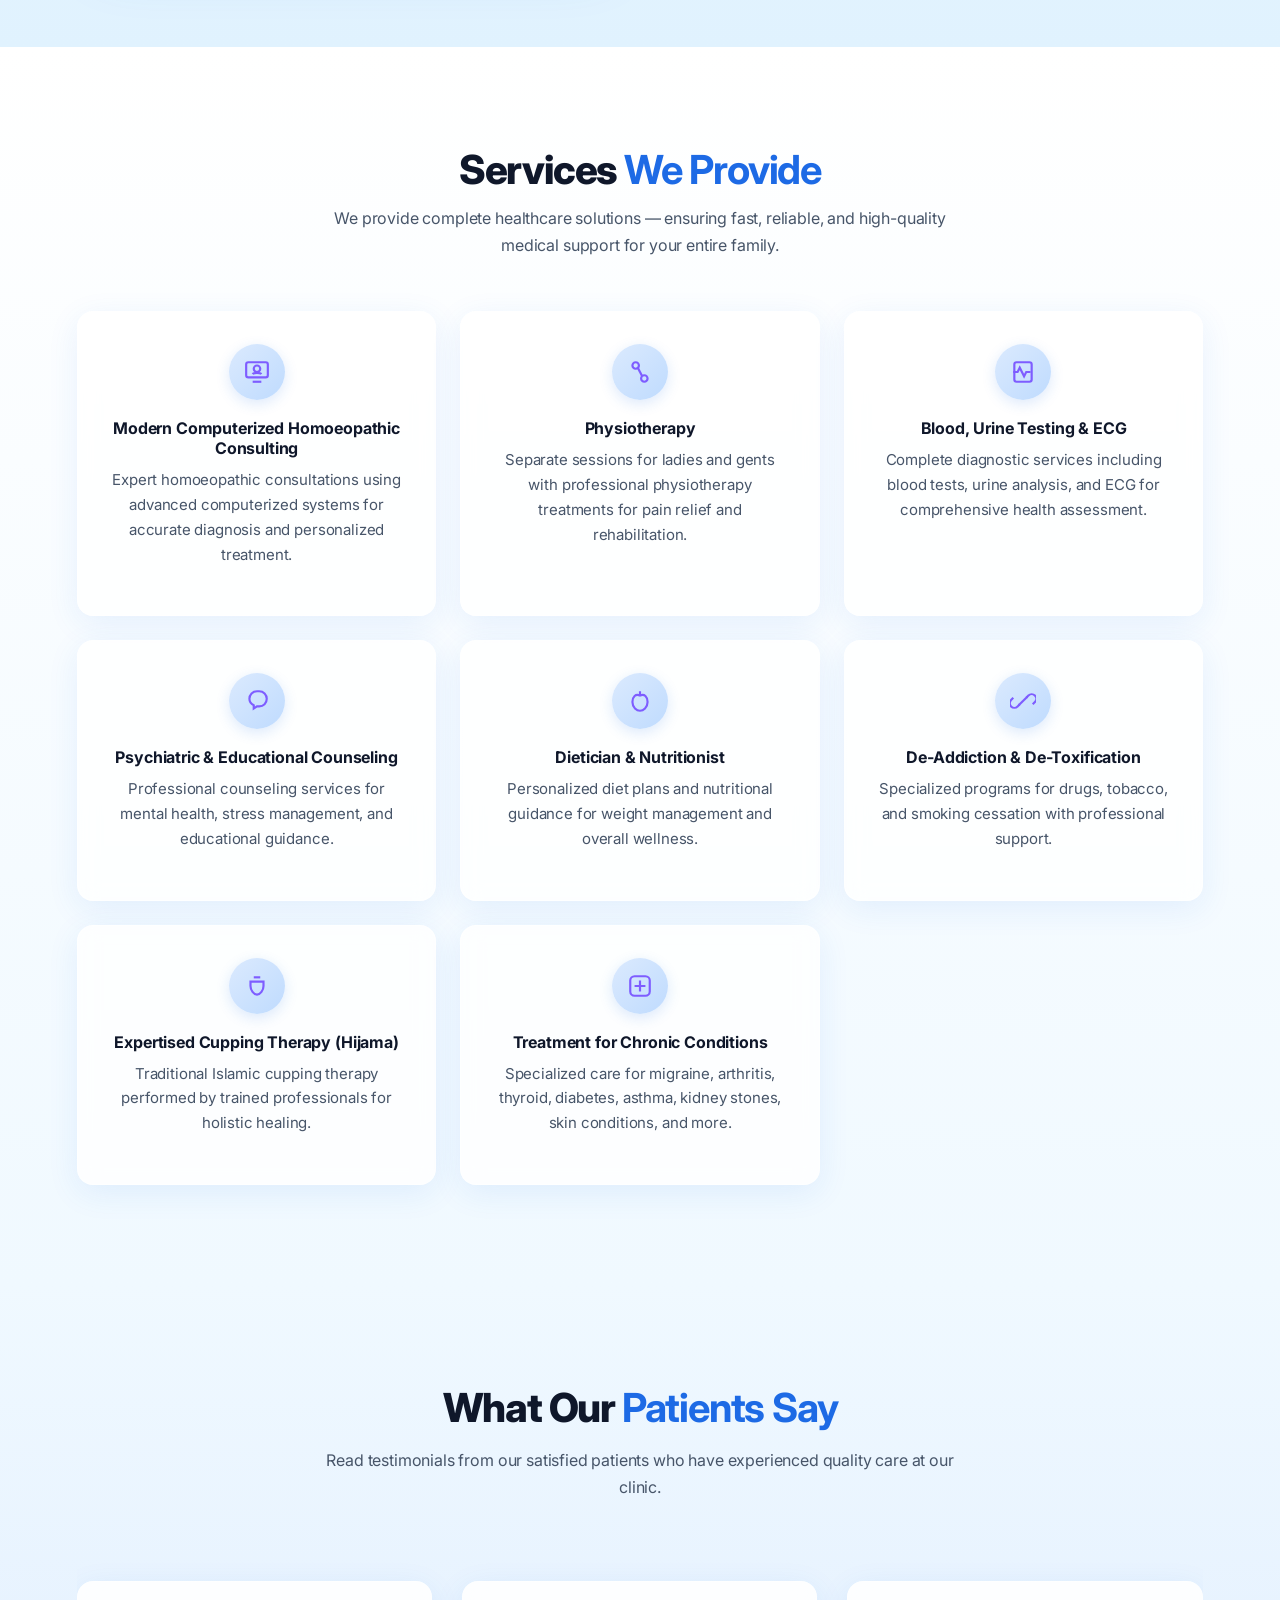
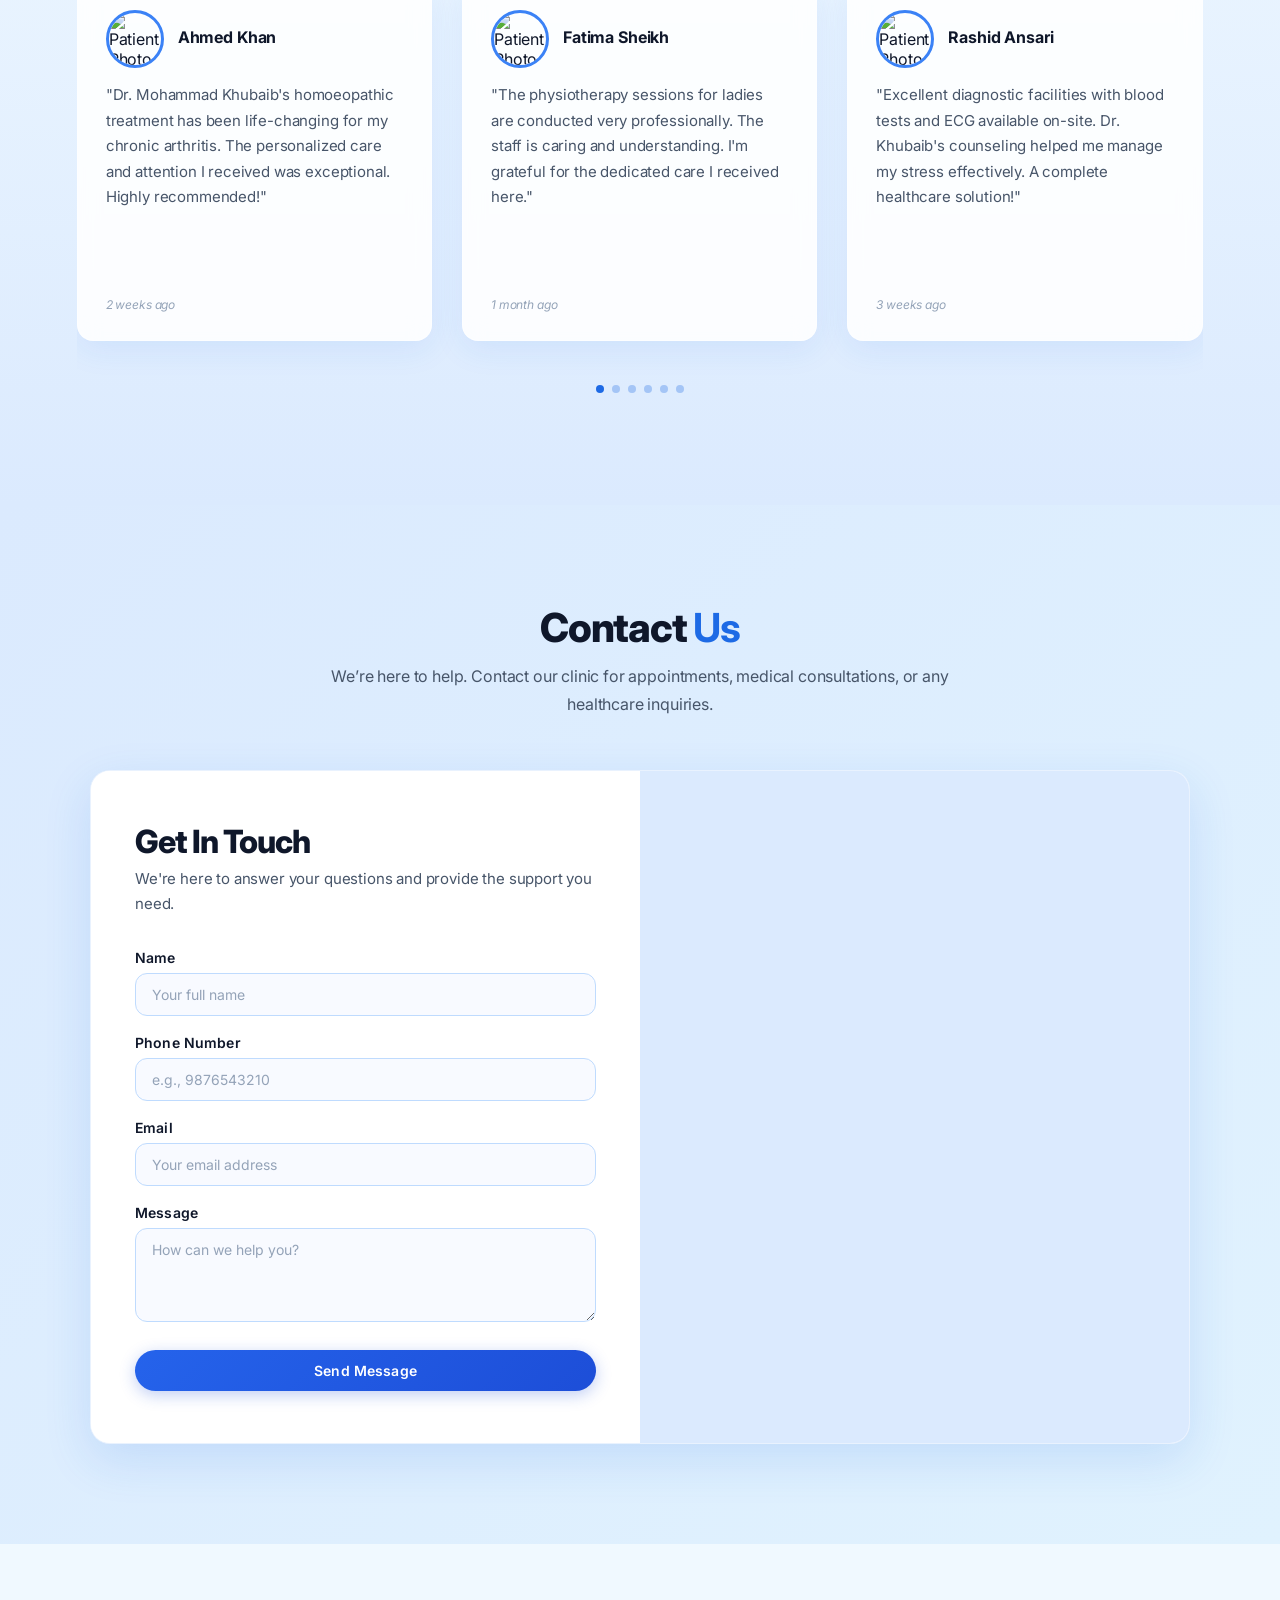
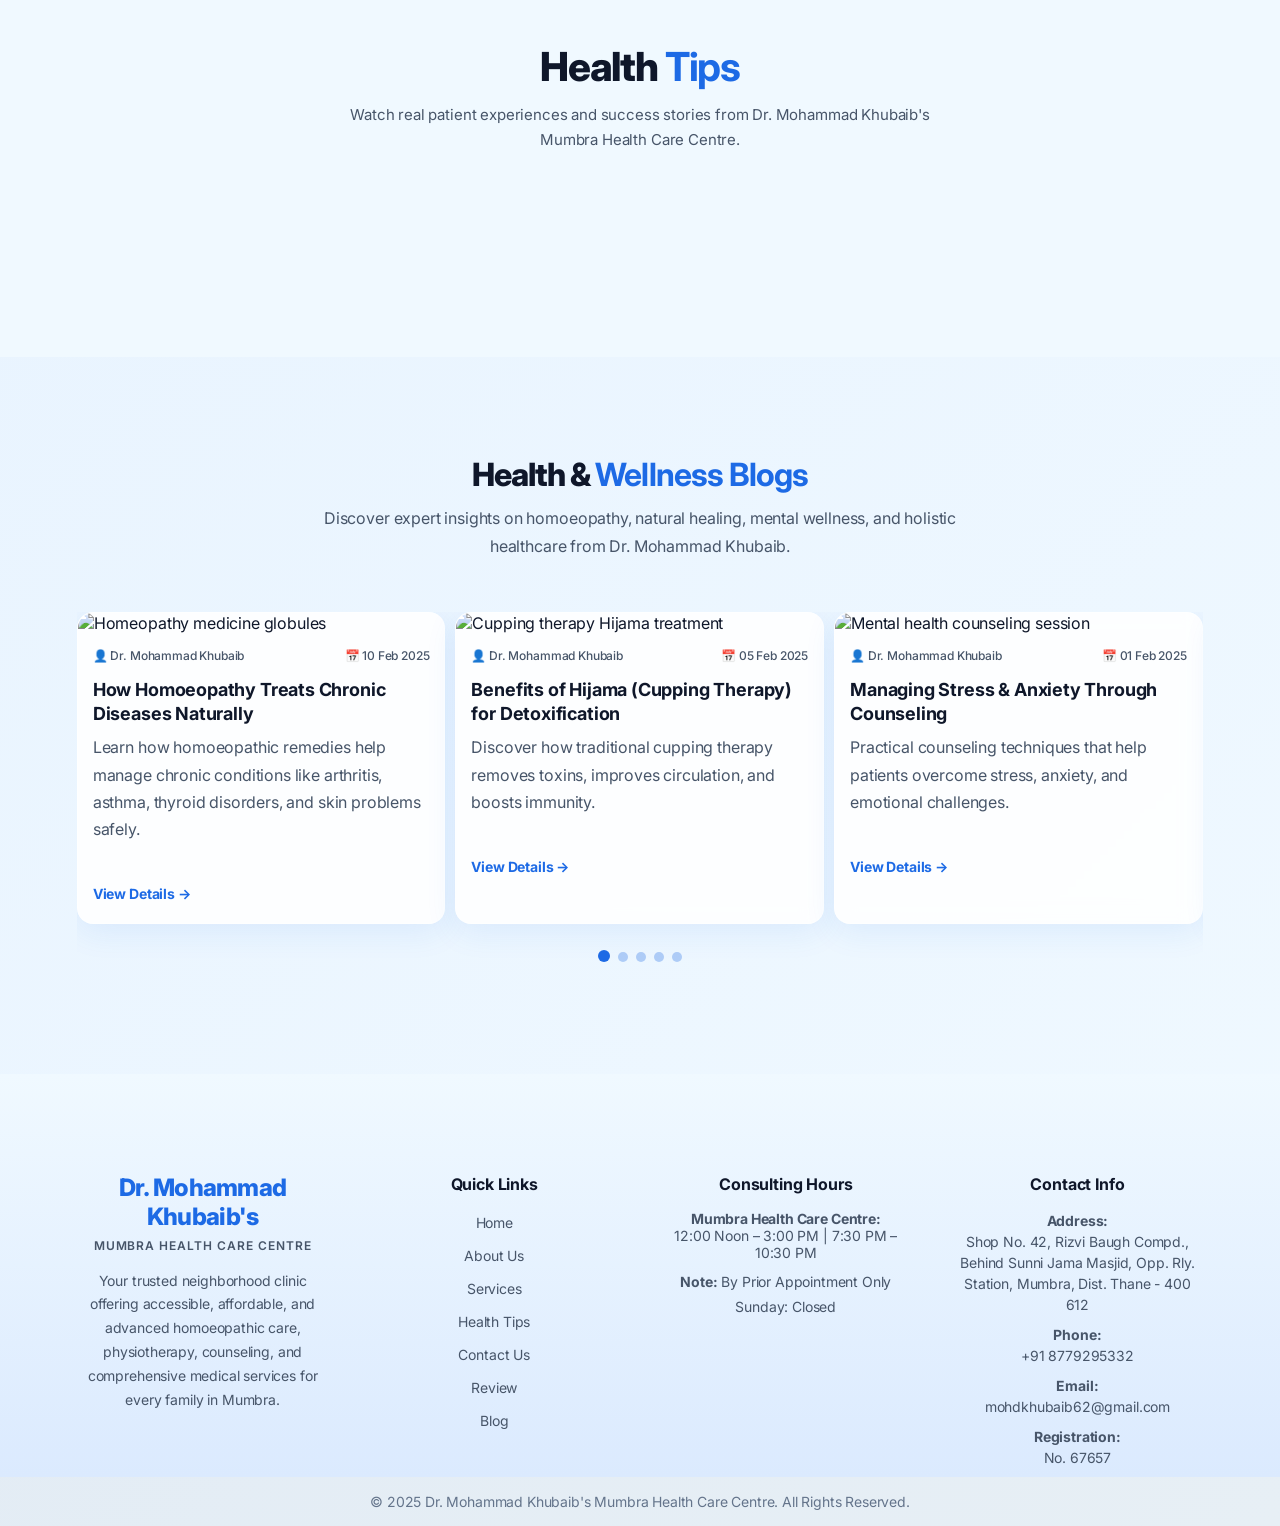
==== commit f49218da: "fix" ====
--- a/index.html
+++ b/index.html
@@ -73,9 +73,15 @@
           <li><a role="menuitem" href="#about">About Us</a></li>
           <li><a role="menuitem" href="#services">Services</a></li>
           <li><a role="menuitem" href="#contact">Contact Us</a></li>
-          <li><a role="menuitem" href="#video-reviews">Videos</a></li>
+          <li><a role="menuitem" href="#video-reviews">Health Tips</a></li>
           <li><a role="menuitem" href="#review">Review</a></li>
           <li><a role="menuitem" href="#blog">Blog</a></li>
+
+            <!-- YAHAN ADD KARO — sirf mobile pe dikhega -->
+  <li class="nav-phone-mobile">
+    <a href="tel:+918779295332" class="btn btn-dark">+91 8779295332</a>
+  </li>
+
         </ul>
 
         <!-- Header Actions -->
@@ -797,7 +803,7 @@
       <section id="video-reviews" class="video-review-section">
         <div class="container">
           <div class="section-header">
-            <h1>Patient <strong>Video Testimonials</strong></h1>
+            <h1>Health <strong>Tips</strong></h1>
             <p>
               Watch real patient experiences and success stories from Dr.
               Mohammad Khubaib's Mumbra Health Care Centre.
@@ -1054,7 +1060,7 @@
               <li><a href="#hero">Home</a></li>
               <li><a href="#about">About Us</a></li>
               <li><a href="#services">Services</a></li>
-              <li><a href="#video-reviews">Videos</a></li>
+              <li><a href="#video-reviews">Health Tips</a></li>
               <li><a href="#contact">Contact Us</a></li>
               <li><a href="#review">Review</a></li>
               <li><a href="#blog">Blog</a></li>
--- a/style.css
+++ b/style.css
@@ -148,7 +148,7 @@
   width: 100%;
   z-index: 100;
   padding: 20px 5%;
-  background: rgba(255, 255, 255, 0.82);
+  background: white;
   backdrop-filter: blur(14px);
   -webkit-backdrop-filter: blur(14px);
   box-shadow:
@@ -243,6 +243,7 @@
     background: rgba(255, 255, 255, 0.97);
     backdrop-filter: blur(14px);
     box-shadow: var(--shadow-sm);
+    gap: 25px;
     border-radius: 0 0 var(--radius) var(--radius);
   }
 
@@ -2136,4 +2137,24 @@
 
 .toast.error {
   background: #dc3545;
+}
+
+/* Phone button sirf mobile menu mein dikhao */
+.nav-phone-mobile {
+  display: none;
+}
+
+@media (max-width: 768px) {
+  .nav-phone-mobile {
+    display: block;
+    margin-top: 10px;
+    text-align: center;
+    width: 100%;
+  }
+
+  .nav-phone-mobile .btn {
+    width: 100%;
+    justify-content: center;
+    color: white;
+  }
 }
